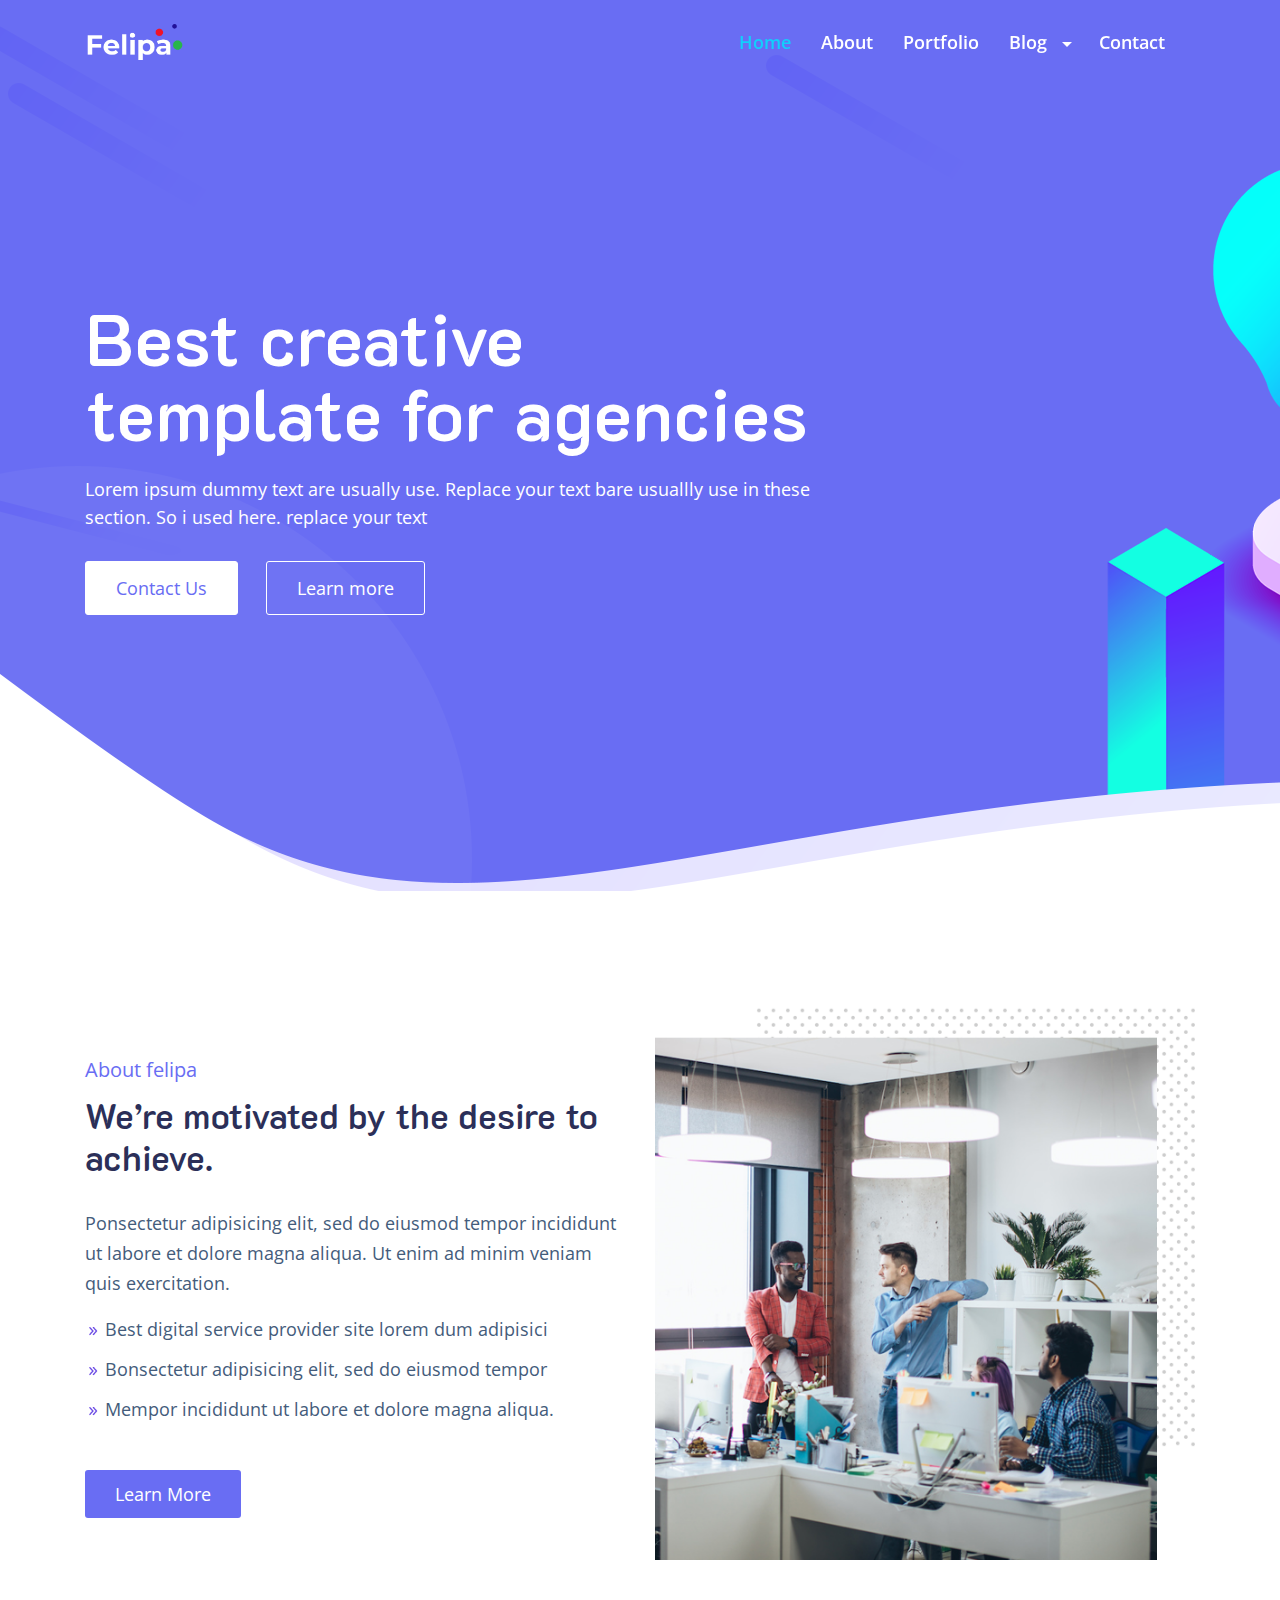
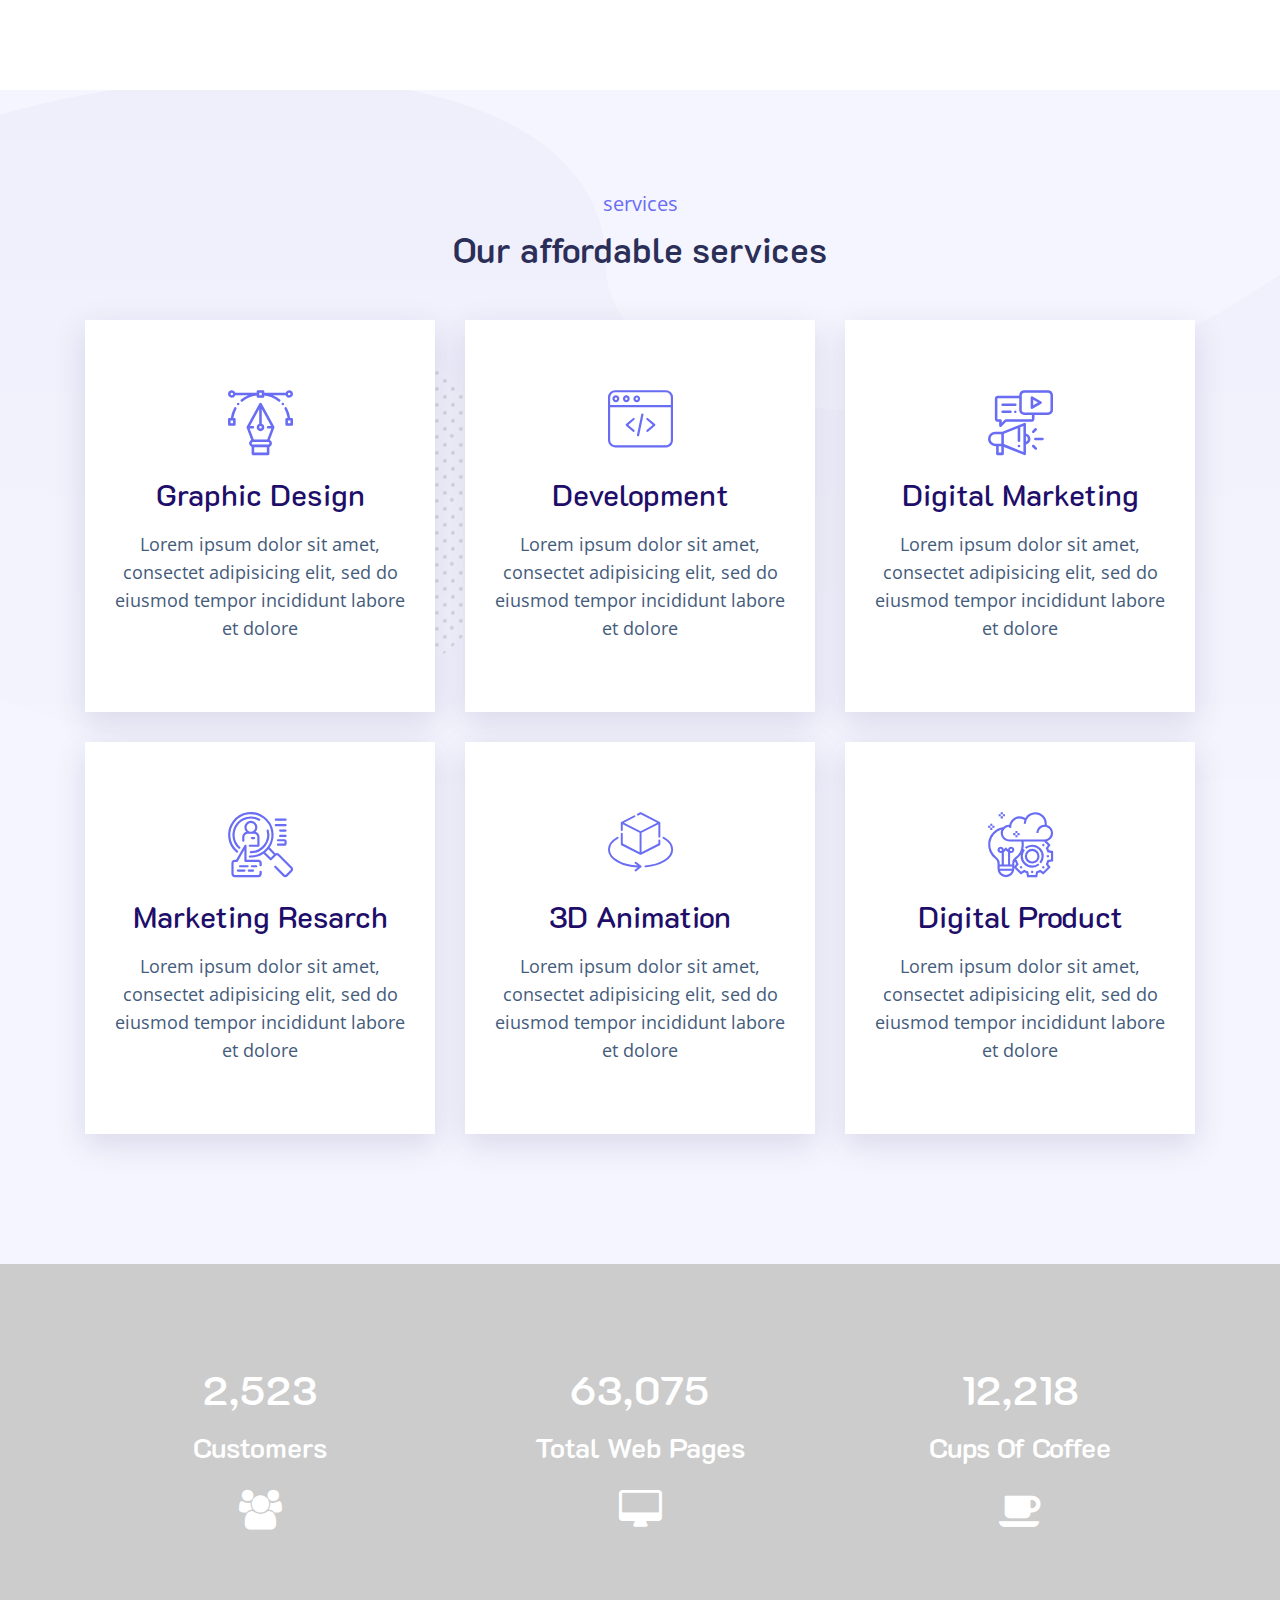
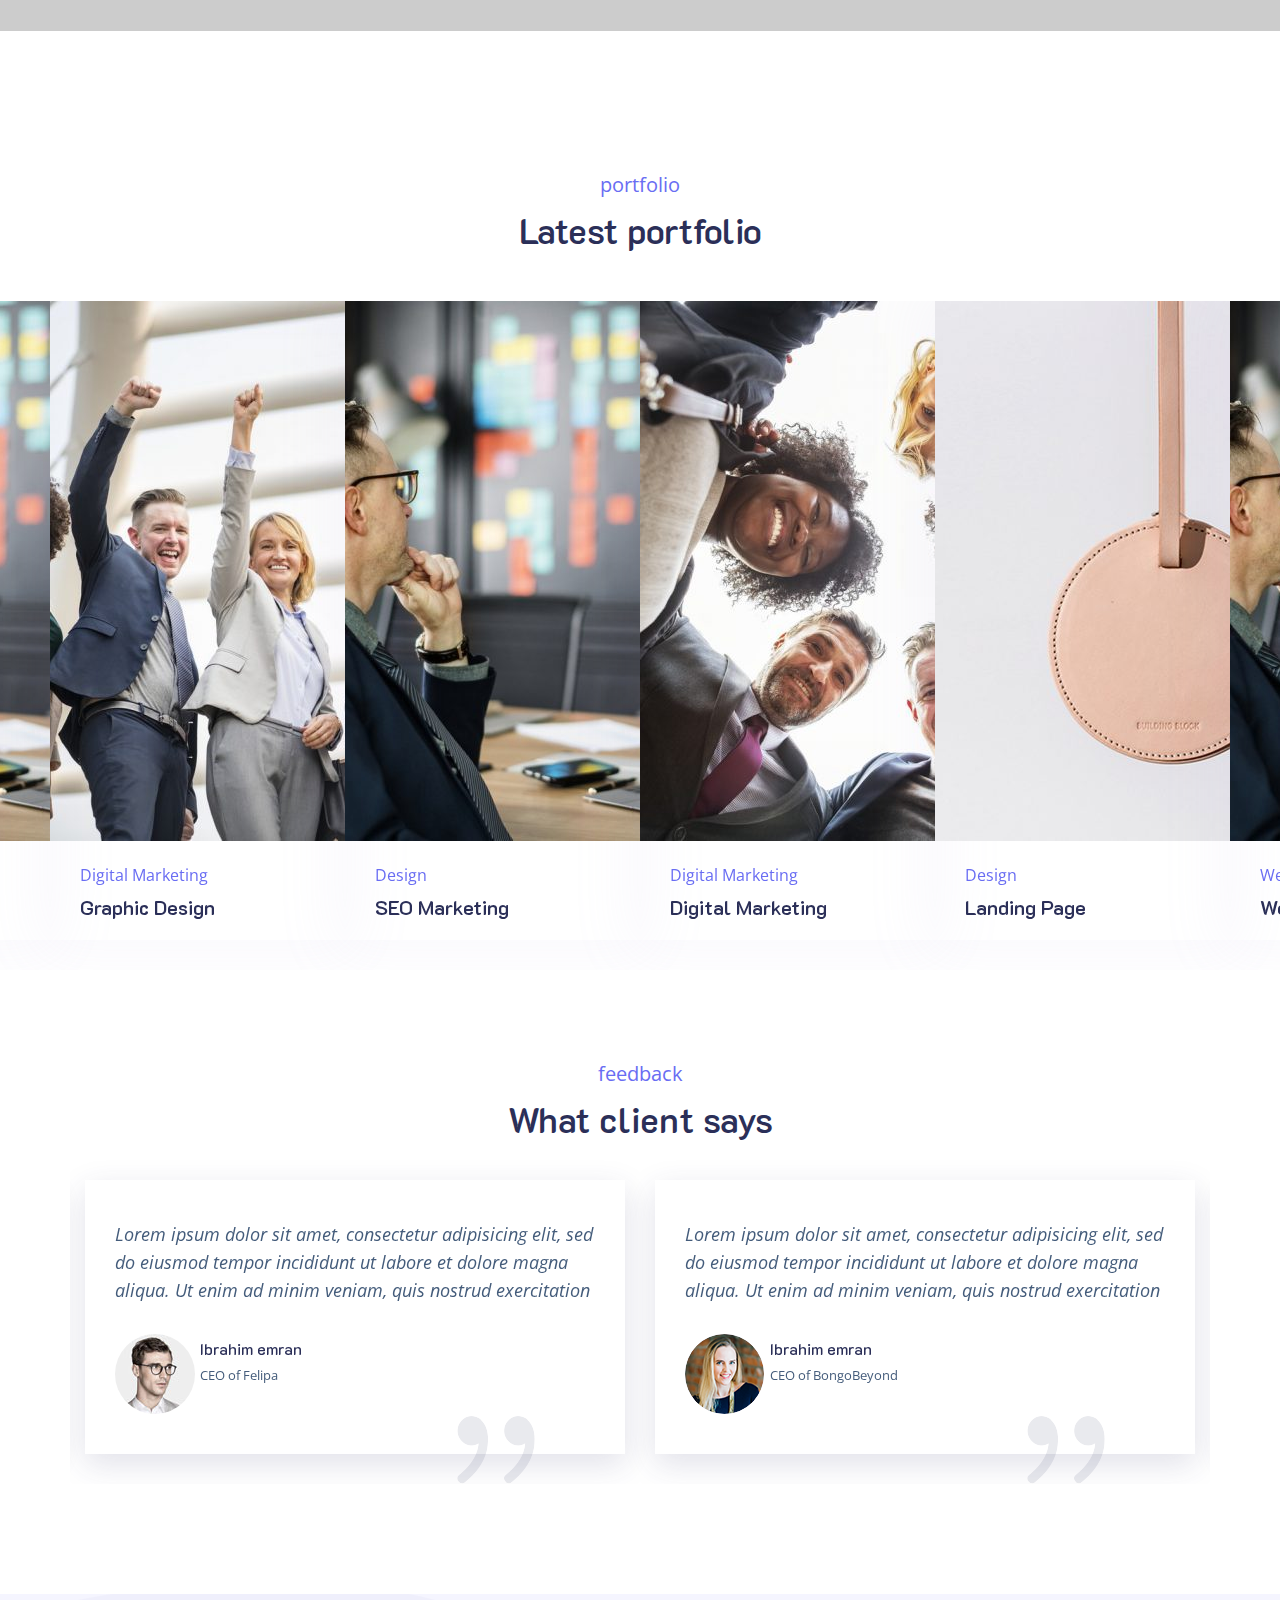
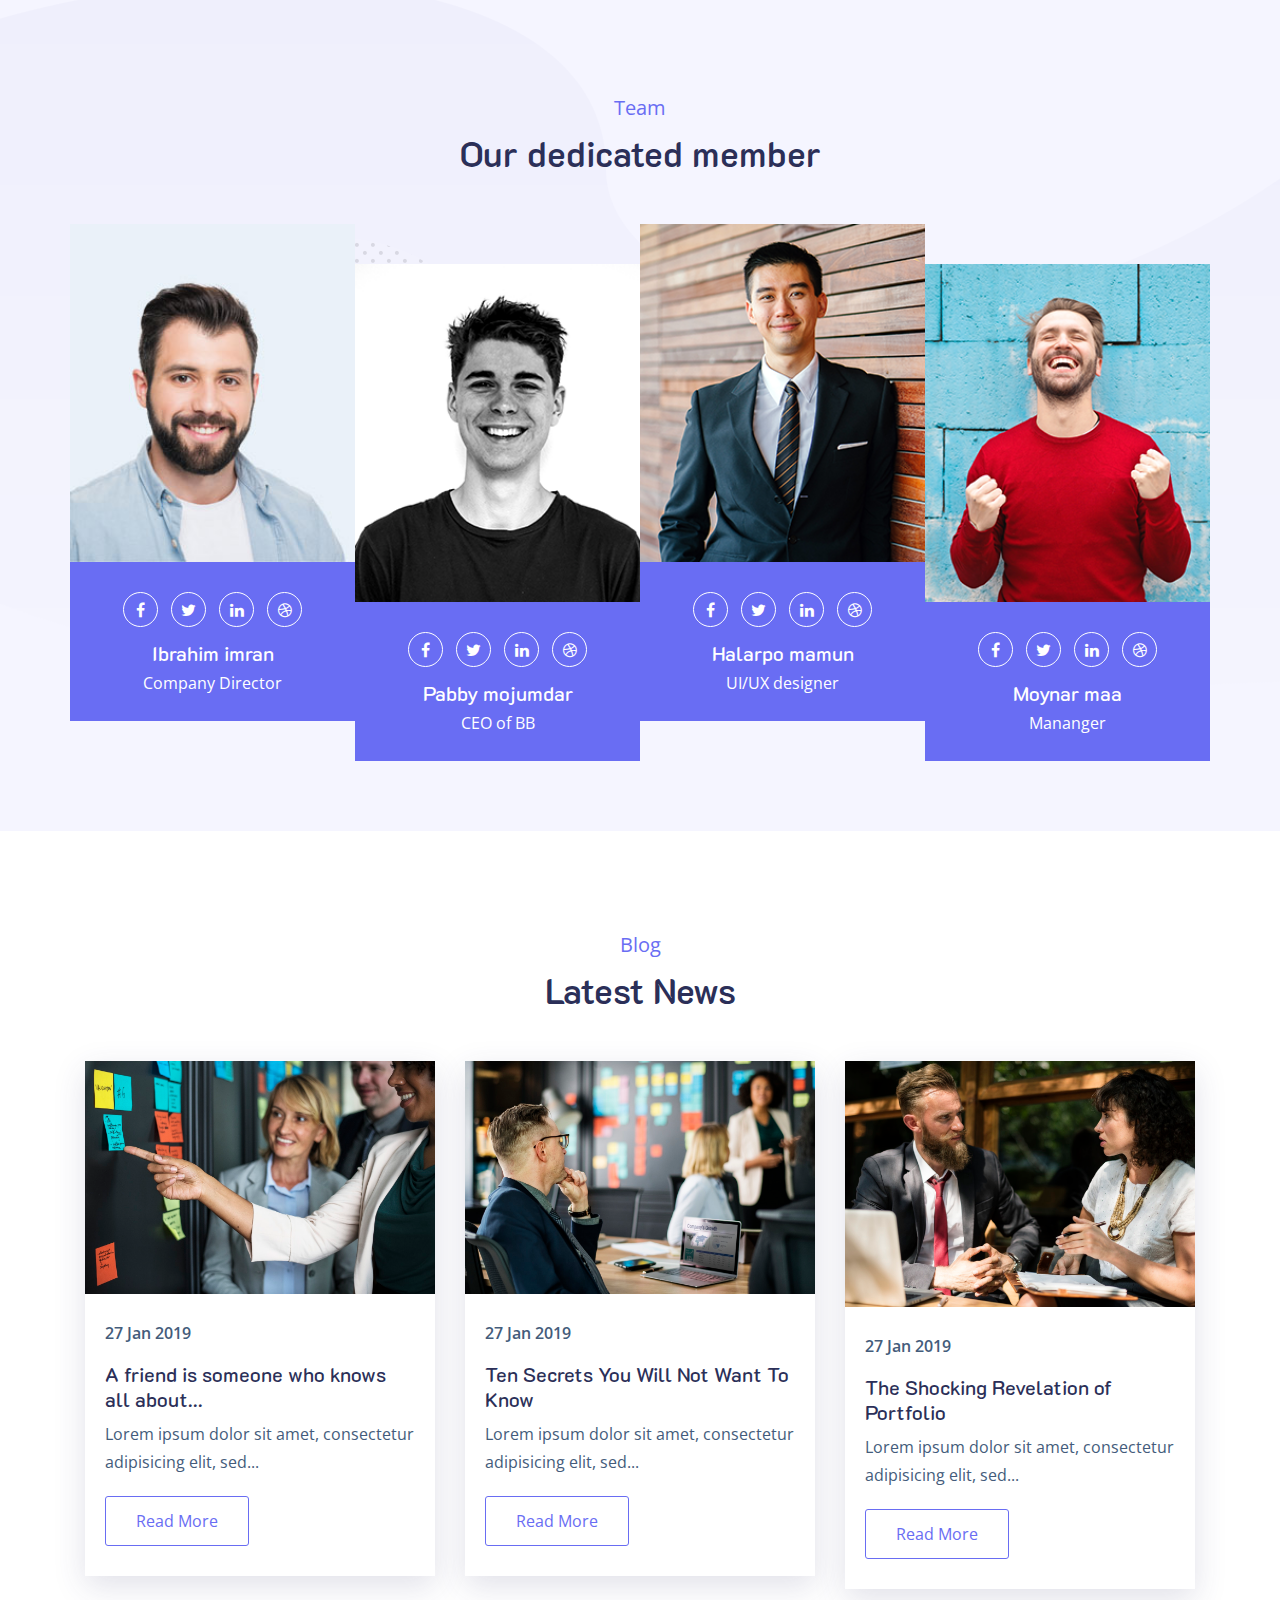
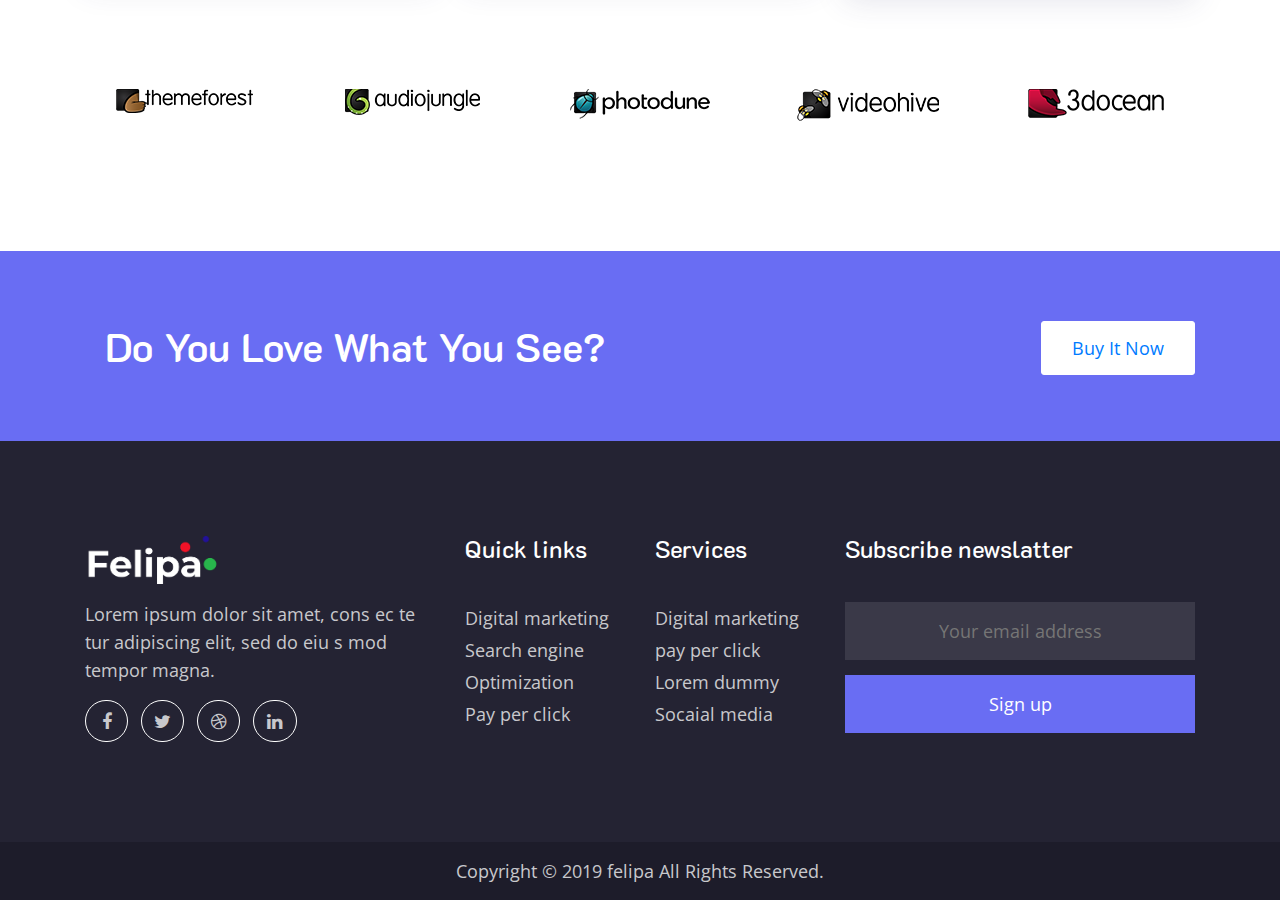
==== index.html @ 46c105ef "i just push the tamplate" ====
<!doctype html>
<html lang="zxx">


<!-- Mirrored from themebeyond.com/html/felipa/index.html by HTTrack Website Copier/3.x [XR&CO'2014], Wed, 31 May 2023 20:59:31 GMT -->
<head>
    <!-- Required meta tags -->
    <meta charset="utf-8">
    <meta name="viewport" content="width=device-width, initial-scale=1, shrink-to-fit=no">
    <!-- Bootstrap CSS -->
    <link rel="stylesheet" href="css/bootstrap.min.css">
    <link rel="stylesheet" href="css/slick.css">
    <link rel="stylesheet" href="css/slick-theme.css">
    <link rel="stylesheet" href="css/flaticon.css">
    <link rel="stylesheet" href="css/elegent-icon.css">
    <link rel="stylesheet" href="css/font-awesome.min.css">
    <link rel="stylesheet" href="css/magnific-popup.css">
    <link rel="stylesheet" href="css/color.css">
    <link rel="stylesheet" href="css/theme.css">
    <title>Felipa - Template</title>
</head>

<body>
    <!-- Preloading -->
    <div id="preloader">
        <div class="spinner">
            <div class="uil-ripple-css" style="transform:scale(0.29);">
                <div></div>
                <div></div>
            </div>
        </div>
    </div>
    <nav class="navbar navbar-expand-lg fixed-top">
        <div class="container">
            <a href="index.html" class="custom-logo-link">
                <img src="images/logo-white.png" alt="logo">
            </a>
            <a class="sticky-logo" rel="home" href="index.html">
                <img src="images/logo-color.png" alt="felipa">
            </a>
            <button class="navbar-toggler" type="button" data-toggle="collapse" data-target="#navbarNav" aria-controls="navbarNav" aria-expanded="false" aria-label="Toggle navigation">
                <span class="navbar-toggler-icon"></span>
            </button>
            <div class="collapse navbar-collapse" id="navbarNav">
                <ul class="navbar-nav ml-auto">
                    <li class="nav-item">
                        <a class="nav-link active" href="index.html">Home</a>
                    </li>
                    <li class="nav-item">
                        <a class="nav-link" href="about.html">About</a>
                    </li>
                    <li class="nav-item">
                        <a class="nav-link" href="portfolio.html">Portfolio</a>
                    </li>
                    <li class="nav-item dropdown">
                        <a class="nav-link dropdown-toggle" href="#" id="pageMenu" data-toggle="dropdown">
                            Blog
                        </a>
                        <div class="dropdown-menu" aria-labelledby="pageMenu">
                            <a class="dropdown-item" href="blog.html">Blog List</a>
                            <a class="dropdown-item" href="single.html">Single</a>
                        </div>
                    </li>
                    <li class="nav-item">
                        <a class="nav-link" href="contact.html">Contact</a>
                    </li>
                </ul>
            </div>
        </div>
    </nav>
    <section class="banner">
        <div class="container">
            <div class="row">
                <div class="col-lg-8 d-none d-xl-block">
                    <div class="banner-3-content">
                        <h1>Best creative template for agencies</h1>
                        <p>Lorem ipsum dummy text are usually use. Replace your text bare usuallly use in these section. So i used here. replace your text</p>
                        <div class="bnr-btn">
                            <ul class="list-inline">
                                <li class="list-inline-item"><a href="#">Contact Us</a></li>
                                <li class="list-inline-item"><a href="#">Learn more </a></li>
                            </ul>
                        </div>
                    </div>
                </div>
                <div class="col-lg-12 d-block d-lg-block d-sm-block d-xl-none">
                    <div class="banner-3-content">
                        <h1>Best creative theme for agencies</h1>
                        <p>Lorem ipsum dummy text are usually use. Replace your text bare usuallly use in these section. So i used here. replace your text</p>
                        <div class="bnr-btn">
                            <ul class="list-inline">
                                <li class="list-inline-item"><a href="#">Contact Us</a></li>
                                <li class="list-inline-item"><a href="#">Learn more </a></li>
                            </ul>
                        </div>
                    </div>
                </div>
            </div>
        </div>
    </section>
    <div class="space" style="height: 115px"></div>
	<section id="about_me">
		<div class="container">
			<div class="row">
				<div class="col-sm-12 d-block d-lg-none text-center">
					<img class="img-fluid" src="images/img-1.png" alt="">
					<div class="space" style="height: 50px"></div>
				</div>
				<div class="col-sm-12 col-lg-6">
					<div class="space d-none d-md-none d-xl-block d-sm-block" style="height: 50px"></div>
					<div class="section-title color" style="text-align: left">
						<span>About felipa</span>
						<h1>We’re motivated by the desire to achieve.</h1>
					</div>
					<div class="space" style="height: 20px"></div>
					<div class="elementor-text-editor">
						<p>Ponsectetur adipisicing elit, sed do eiusmod tempor incididunt ut labore et dolore magna aliqua. Ut enim ad minim veniam quis exercitation.</p>
						<ul>
							<li>Best digital service provider site lorem dum adipisici</li>
							<li>Bonsectetur adipisicing elit, sed do eiusmod tempor</li>
							<li>Mempor incididunt ut labore et dolore magna aliqua.</li>
						</ul>
					</div>
					<div class="space" style="height: 30px"></div>
					<div class="felipa-btn">
						<a href="#">Learn More</a>
					</div>
				</div>
				<div class="col-sm-12 col-lg-6 d-none d-xl-block d-lg-block">
					<img class="img-fluid" src="images/img-1.png" alt="">
				</div>
			</div>
		</div>
	</section>
    <div class="space" style="height: 130px"></div>
    <section class="services">
        <div class="container">
            <div class="row">
                <div class="col-sm-12">
                    <div class="section-title color" style="text-align: center">
                        <span>services</span>
                        <h1>Our affordable services</h1>
                    </div>
                </div>
                <div class="space" style="height: 130px"></div>
                <div class="col-sm-6 col-lg-4">
                    <div class="service-item">
                        <i class="flaticon-vector"></i>
                        <h5>Graphic Design</h5>
                        <p>Lorem ipsum dolor sit amet, consectet
                            adipisicing elit, sed do eiusmod tempor incididunt labore et dolore</p>
                    </div>
                </div>
                <div class="col-sm-6 col-lg-4">
                    <div class="service-item">
                        <i class="flaticon-web-programming"></i>
                        <h5>Development</h5>
                        <p>Lorem ipsum dolor sit amet, consectet
                            adipisicing elit, sed do eiusmod tempor incididunt labore et dolore</p>
                    </div>
                </div>
                <div class="col-sm-6 col-lg-4">
                    <div class="service-item">
                        <i class="flaticon-digital-marketing"></i>
                        <h5>Digital Marketing</h5>
                        <p>Lorem ipsum dolor sit amet, consectet
                            adipisicing elit, sed do eiusmod tempor incididunt labore et dolore</p>
                    </div>
                </div>
                <div class="col-sm-6 col-lg-4">
                    <div class="service-item">
                        <i class="flaticon-research"></i>
                        <h5>Marketing Resarch</h5>
                        <p>Lorem ipsum dolor sit amet, consectet
                            adipisicing elit, sed do eiusmod tempor incididunt labore et dolore</p>
                    </div>
                </div>
                <div class="col-sm-6 col-lg-4">
                    <div class="service-item">
                        <i class="flaticon-3d"></i>
                        <h5>3D Animation</h5>
                        <p>Lorem ipsum dolor sit amet, consectet
                            adipisicing elit, sed do eiusmod tempor incididunt labore et dolore</p>
                    </div>
                </div>
                <div class="col-sm-6 col-lg-4">
                    <div class="service-item">
                        <i class="flaticon-brainstorming"></i>
                        <h5>Digital Product</h5>
                        <p>Lorem ipsum dolor sit amet, consectet
                            adipisicing elit, sed do eiusmod tempor incididunt labore et dolore</p>
                    </div>
                </div>
            </div>
        </div>
    </section>
	
	<section class="home-counter">
        <div class="container">
			  <div class="row">
				<div class="col-md-4" >
				  <h1><span class="counter">2,523</span></h1>
				  <h3>Customers</h3>
				  <i class="fa fa-users"></i>
				</div> 
				<div class="col-md-4">
				  <h1><span class="counter">63,075</span></h1>
				  <h3>Total Web Pages</h3>
				  <i class="fa fa-desktop"></i>
				</div>
				<div class="col-md-4">
				  <h1><span class="counter">12,218</span></h1>
				  <h3>Cups Of Coffee</h3>
				  <i class="fa fa-coffee"></i>
				</div>
			  </div>
		</div>
    </section>
	
    <div class="space" style="height: 140px"></div>
    <section class="portfolio-sec">
        <div class="container-fluid">
            <div class="row">
                <div class="col-sm-12">
                    <div class="section-title color" style="text-align: center">
                        <span>portfolio</span>
                        <h1>Latest portfolio</h1>
                    </div>
                </div>
                <div class="space" style="height: 130px"></div>
                <div class="container-fluid" style="padding: 0; overflow: hidden;">
                    <div class="portfolio">
                        <div class="portfolio-item">
                            <img src="images/p-1.jpg" alt="images" /> <span>Digital Marketing</span>
                            <a href="#">
                                <h5>Digital Marketing</h5>
                            </a>
                        </div>
                        <div class="portfolio-item">
                            <img src="images/p-2.jpg" alt="images" /> <span>Design</span>
                            <a href="#">
                                <h5>Landing Page</h5>
                            </a>
                        </div>
                        <div class="portfolio-item">
                            <img src="images/p-3.jpg" alt="images" /> <span>Web Development</span>
                            <a href="#">
                                <h5>Web Development</h5>
                            </a>
                        </div>
                        <div class="portfolio-item">
                            <img src="images/p-4.jpg" alt="image" /> <span>Digital Marketing</span>
                            <a href="#">
                                <h5>Graphic Design</h5>
                            </a>
                        </div>
                        <div class="portfolio-item">
                            <img src="images/p-3.jpg" alt="image" /> <span>Design</span>
                            <a href="#">
                                <h5>SEO Marketing</h5>
                            </a>
                        </div>
                    </div>
                </div>
            </div>
        </div>
    </section>
    
    <section class="testimonial-sec">
        <div class="container">
            <div class="row">
                <div class="col-sm-12">
                    <div class="section-title color" style="text-align: center">
                       <span>feedback</span>
                       <h1>What client says</h1>
                    </div>
                </div>
                <div class="testimonials">
                    <div class="testimonial-item">
                        <img class="testi-quote" src="images/quote.png" alt="img">
                        <p>Lorem ipsum dolor sit amet, consectetur adipisicing elit, sed do eiusmod tempor incididunt ut labore et dolore magna aliqua. Ut enim ad minim veniam, quis nostrud exercitation</p>
                        <div class="row">
                            <div class="col-sm-2">
                                <img src="images/b.jpg" alt="Logo">
                            </div>
                            <div class="col-sm-5">
                                <h5>Ibrahim emran</h5>
                                <span>CEO of Felipa</span>
                            </div>
                        </div>
                    </div>
                    <div class="testimonial-item">
                        <img class="testi-quote" src="images/quote.png" alt="img">
                        <p>Lorem ipsum dolor sit amet, consectetur adipisicing elit, sed do eiusmod tempor incididunt ut labore et dolore magna aliqua. Ut enim ad minim veniam, quis nostrud exercitation</p>
                        <div class="row">
                            <div class="col-sm-2">
                                <img src="images/c.png" alt="Logo">
                            </div>
                            <div class="col-sm-5">
                                <h5>Ibrahim emran</h5>
                                <span>CEO of BongoBeyond</span>
                            </div>
                        </div>
                    </div>
                    <div class="testimonial-item">
                        <img class="testi-quote" src="images/quote.png" alt="img">
                        <p>Lorem ipsum dolor sit amet, consectetur adipisicing elit, sed do eiusmod tempor incididunt ut labore et dolore magna aliqua. Ut enim ad minim veniam, quis nostrud exercitation</p>
                        <div class="row">
                            <div class="col-sm-2">
                                <img src="images/a.jpg" alt="Logo">
                            </div>
                            <div class="col-sm-5">
                                <h5>Ibrahim emran</h5>
                                <span>CEO of Felipa</span>
                            </div>
                        </div>
                    </div>
                </div>
            </div>
        </div>
    </section>
	
    <section class="team-sec">
        <div class="container">
            <div class="row">
                <div class="col-sm-12">
                    <div class="section-title color" style="text-align: center">
                        <span>Team</span>
                        <h1>Our dedicated member</h1>
                    </div>
                </div>
                <div class="space" style="height: 130px"></div>
                <div class="col-sm-6 col-lg-3">
                    <div class="team animate-bottom">
                        <img src="images/3.jpg" alt="img">
                        <div class="team-content">
                            <ul class="list-inline">
                                <li class="list-inline-item"><a href="#"><i class="fa-fw fa fa-facebook"></i></a></li>
                                <li class="list-inline-item"><a href="#"><i class="fa-fw fa fa-twitter"></i></a></li>
                                <li class="list-inline-item"><a href="#"><i class="fa-fw fa fa-linkedin"></i></a></li>
                                <li class="list-inline-item"><a href="#"><i class="fa-fw fa fa-dribbble"></i></a></li>
                            </ul>
                        </div>
                        <h5>Ibrahim imran</h5>
                        <span>Company Director</span>
                    </div>
                </div>
                <div class="col-sm-6 col-lg-3">
                    <div class="space" style="height: 40px"></div>
                    <div class="team animate-top">
                        <img src="images/team1.png" alt="img">
                        <div class="team-content">
                            <ul class="list-inline">
                                <li class="list-inline-item"><a href="#"><i class="fa-fw fa fa-facebook"></i></a></li>
                                <li class="list-inline-item"><a href="#"><i class="fa-fw fa fa-twitter"></i></a></li>
                                <li class="list-inline-item"><a href="#"><i class="fa-fw fa fa-linkedin"></i></a></li>
                                <li class="list-inline-item"><a href="#"><i class="fa-fw fa fa-dribbble"></i></a></li>
                            </ul>
                        </div>
                        <h5>Pabby mojumdar</h5>
                        <span>CEO of BB</span>
                    </div>
                </div>
                <div class="col-sm-6 col-lg-3">
                    <div class="team animate-bottom">
                        <img src="images/team2.png" alt="img">
                        <div class="team-content">
                            <ul class="list-inline">
                                <li class="list-inline-item"><a href="#"><i class="fa-fw fa fa-facebook"></i></a></li>
                                <li class="list-inline-item"><a href="#"><i class="fa-fw fa fa-twitter"></i></a></li>
                                <li class="list-inline-item"><a href="#"><i class="fa-fw fa fa-linkedin"></i></a></li>
                                <li class="list-inline-item"><a href="#"><i class="fa-fw fa fa-dribbble"></i></a></li>
                            </ul>
                        </div>
                        <h5>Halarpo mamun</h5>
                        <span>UI/UX designer</span>
                    </div>
                </div>
                <div class="col-sm-6 col-lg-3">
                    <div class="space" style="height: 40px"></div>
                    <div class="team animate-top">
                        <img src="images/team3.png" alt="img">
                        <div class="team-content">
                            <ul class="list-inline">
                                <li class="list-inline-item"><a href="#"><i class="fa-fw fa fa-facebook"></i></a></li>
                                <li class="list-inline-item"><a href="#"><i class="fa-fw fa fa-twitter"></i></a></li>
                                <li class="list-inline-item"><a href="#"><i class="fa-fw fa fa-linkedin"></i></a></li>
                                <li class="list-inline-item"><a href="#"><i class="fa-fw fa fa-dribbble"></i></a></li>
                            </ul>
                        </div>
                        <h5>Moynar maa</h5>
                        <span>Mananger</span>
                    </div>
                </div>
            </div>
        </div>
    </section> 
	

    <section class="blog-sec">
        <div class="container">
            <div class="row justify-content-center">
                <div class="col-sm-12">
                    <div class="section-title color" style="text-align: center">
                        <span>Blog</span>
                        <h1>Latest News</h1>
                    </div>
                </div>
                <div class="space" style="height: 130px"></div>
                <div class="col-sm-6 col-lg-4">
                    <div class="blog-item">
                        <div class="blog-item-img">
                            <img class="img-fluid" src="images/h-n-1.jpg" alt="A friend is someone who knows all about you and still loves you.">
                        </div>
                        <div class="blog-item-content">
                            <p class="front-date">27 Jan 2019</p>
                            <a href="single.html">
                                <h5>A friend is someone who knows all about...</h5>
                            </a>
                            <p>Lorem ipsum dolor sit amet, consectetur adipisicing elit, sed...</p>
                            <a class="blog-btn" href="single.html">Read More</a>
                        </div>
                    </div>
                </div>
                <div class="col-sm-6 col-lg-4">
                    <div class="blog-item">
                        <div class="blog-item-img">
                            <img class="img-fluid" src="images/h-n-2.jpg" alt="A friend is someone who knows all about you and still loves you.">
                        </div>
                        <div class="blog-item-content">
                            <p class="front-date">27 Jan 2019</p>
                            <a href="single.html">
                                <h5>Ten Secrets You Will Not Want To Know</h5>
                            </a>
                            <p>Lorem ipsum dolor sit amet, consectetur adipisicing elit, sed...</p>
                            <a class="blog-btn" href="single.html">Read More</a>
                        </div>
                    </div>
                </div>
                <div class="col-sm-6 col-lg-4">
                    <div class="blog-item">
                        <div class="blog-item-img">
                            <img class="img-fluid" src="images/h-n-3.jpg" alt="A friend is someone who knows all about you and still loves you.">
                        </div>
                        <div class="blog-item-content">
                            <p class="front-date">27 Jan 2019</p>
                            <a href="single.html">
                                <h5>The Shocking Revelation of Portfolio</h5>
                            </a>
                            <p>Lorem ipsum dolor sit amet, consectetur adipisicing elit, sed...</p>
                            <a class="blog-btn" href="single.html">Read More</a>
                        </div>
                    </div>
                </div>
            </div>
        </div>
    </section>
    <div class="container">
        <div class="row text-center">
            <div class="col">
                <img class="client" src="images/client-1.png" alt="img">
            </div>
            <div class="col">
                <img class="client" src="images/client-2.png" alt="img">
            </div>
            <div class="col">
                <img class="client" src="images/client-3.png" alt="img">
            </div>
            <div class="col">
                <img class="client" src="images/client-4.png" alt="img">
            </div>
            <div class="col">
                <img class="client" src="images/client-5.png" alt="img">
            </div>
        </div>
    </div>

    <div class="space" style="height: 100px"></div>

    <section class="gradient-bg">
        <div class="space" style="height: 53px"></div>
        <div class="container">
              <div class="row">
                <div class="col-md-6" >
                    <h2>Do You Love What You See?</h2>
                </div> 
                    <div class="col-md-6 cta-btn">
                         <div class="bnr-btn">
                            <ul class="list-inline">
                                <li class="list-inline-item"><a href="#">Buy It Now</a></li>
                            </ul>
                        </div>
                    </div>
              </div>
        </div>
        <div class="space" style="height: 40px"></div>
    </section>

    <footer>
        <div class="site-footer">
            <div class="container">
                <div class="row">
                    <div id="text-8" class="col-sm-6 col-xl-4 footer-widget">
                        <div class="textwidget">
                            <p><img class="img-fluid" width="135" height="auto" src="images/logo-white.png" alt="img"></p>
                            <p>Lorem ipsum dolor sit amet, cons ec te tur adipiscing elit, sed do eiu s mod tempor magna.</p>
                            <div class="footer-social">
                                <ul class="list-inline">
                                    <li class="list-inline-item"><a href="#"><i class="fa-fw fa fa-facebook"></i></a></li>
                                    <li class="list-inline-item"><a href="#"><i class="fa-fw fa fa-twitter"></i></a></li>
                                    <li class="list-inline-item"><a href="#"><i class="fa-fw fa fa-dribbble"></i></a></li>
                                    <li class="list-inline-item"><a href="#"><i class="fa-fw fa fa-linkedin"></i></a></li>
                                </ul>
                            </div>
                        </div>
                    </div>
                    <div id="nav_menu-4" class="col-sm-6 col-xl-2 footer-widget">
                        <h3 class="widget-title">Quick links</h3>
                        <div class="menu-usefull-link-container">
                            <ul id="menu-usefull-link" class="menu">
                                <li class="menu-item"><a href="#">Digital marketing</a></li>
                                <li class="menu-item"><a href="#">Search engine</a></li>
                                <li class="menu-item"><a href="#">Optimization</a></li>
                                <li class="menu-item"><a href="#">Pay per click</a></li>
                            </ul>
                        </div>
                    </div>
                    <div id="nav_menu-5" class="col-sm-6 col-xl-2 footer-widget">
                        <h3 class="widget-title">Services</h3>
                        <div class="menu-service-container">
                            <ul id="menu-service" class="menu">
                                <li class="menu-item"><a href="#">Digital marketing</a></li>
                                <li class="menu-item"><a href="#">pay per click</a></li>
                                <li class="menu-item"><a href="#">Lorem dummy</a></li>
                                <li class="menu-item"><a href="#">Socaial media</a></li>
                            </ul>
                        </div>
                    </div>
                    <div class="col-sm-6 col-xl-4 footer-widget">
                        <h3 class="widget-title">Subscribe newslatter</h3>
                        <form class="mc4wp-form">
                            <div class="mc4wp-form-fields">
                                <input type="email" name="EMAIL" placeholder="Your email address">
                                <input type="submit" value="Sign up">
                            </div>
                        </form>
                    </div>
                </div>
            </div>
        </div>
        <div class="footer-copyright">
            <p>
                Copyright © 2019 felipa All Rights Reserved. </p>
        </div>
    </footer>
    <div id="backtotop"><i class="arrow_up"></i></div>
    <script src="js/jquery.min.js"></script>
    <script src="js/jquery-migrate-3.0.0.min.js"></script>
    <script src="js/circliful.min.js"></script>
    <script src="js/bootstrap.min.js"></script>
    <script src="js/isotope.js"></script>
    <script src="js/slick.min.js"></script>
    <script src="js/wow.min.js"></script>
    <script src="js/waypoints.min.js"></script>
    <script src="js/counterup.min.js"></script>
    <script src="js/jquery.magnific-popup.min.js"></script>
    <script src="js/main.js"></script>
</body>


<!-- Mirrored from themebeyond.com/html/felipa/index.html by HTTrack Website Copier/3.x [XR&CO'2014], Wed, 31 May 2023 20:59:46 GMT -->
</html>
---- css/flaticon.css ----
/*
Flaticon icon font: Flaticon
Creation date: 02/03/2019 11:14
*/

@font-face {
  font-family: "Flaticon";
  src: url("Flaticon.eot");
  src: url("Flaticond41d.eot?#iefix") format("embedded-opentype"),
       url("Flaticon.woff2") format("woff2"),
       url("Flaticon.woff") format("woff"),
       url("Flaticon.ttf") format("truetype"),
       url("Flaticon.svg#Flaticon") format("svg");
  font-weight: normal;
  font-style: normal;
}

@media screen and (-webkit-min-device-pixel-ratio:0) {
  @font-face {
    font-family: "Flaticon";
    src: url("Flaticon.svg#Flaticon") format("svg");
  }
}

[class^="flaticon-"]:before, [class*=" flaticon-"]:before,
[class^="flaticon-"]:after, [class*=" flaticon-"]:after {   
  font-family: Flaticon;
  font-style: normal;
}


.flaticon-vector:before { content: "\f100"; }
.flaticon-web-programming:before { content: "\f101"; }
.flaticon-digital-marketing:before { content: "\f102"; }
.flaticon-3d:before { content: "\f103"; }
.flaticon-brainstorming:before { content: "\f104"; }
.flaticon-research:before { content: "\f105"; }
.flaticon-call:before { content: "\f106"; }
.flaticon-mail-send:before { content: "\f107"; }
.flaticon-internet:before { content: "\f108"; }
---- css/elegent-icon.css ----
@font-face {
	font-family: 'ElegantIcons';
	src:url('fonts/ElegantIcons.eot');
	src:url('fonts/ElegantIconsd41d.eot?#iefix') format('embedded-opentype'),
		url('fonts/ElegantIcons.woff') format('woff'),
		url('fonts/ElegantIcons.ttf') format('truetype'),
		url('fonts/ElegantIcons.svg#ElegantIcons') format('svg');
	font-weight: normal;
	font-style: normal;
}

/* Use the following CSS code if you want to use data attributes for inserting your icons */
[data-icon]:before {
	font-family: 'ElegantIcons';
	content: attr(data-icon);
	speak: none;
	font-weight: normal;
	font-variant: normal;
	text-transform: none;
	line-height: 1;
	-webkit-font-smoothing: antialiased;
	-moz-osx-font-smoothing: grayscale;
}

/* Use the following CSS code if you want to have a class per icon */
/*
Instead of a list of all class selectors,
you can use the generic selector below, but it's slower:
[class*="your-class-prefix"] {
*/
.arrow_up, .arrow_down, .arrow_left, .arrow_right, .arrow_left-up, .arrow_right-up, .arrow_right-down, .arrow_left-down, .arrow-up-down, .arrow_up-down_alt, .arrow_left-right_alt, .arrow_left-right, .arrow_expand_alt2, .arrow_expand_alt, .arrow_condense, .arrow_expand, .arrow_move, .arrow_carrot-up, .arrow_carrot-down, .arrow_carrot-left, .arrow_carrot-right, .arrow_carrot-2up, .arrow_carrot-2down, .arrow_carrot-2left, .arrow_carrot-2right, .arrow_carrot-up_alt2, .arrow_carrot-down_alt2, .arrow_carrot-left_alt2, .arrow_carrot-right_alt2, .arrow_carrot-2up_alt2, .arrow_carrot-2down_alt2, .arrow_carrot-2left_alt2, .arrow_carrot-2right_alt2, .arrow_triangle-up, .arrow_triangle-down, .arrow_triangle-left, .arrow_triangle-right, .arrow_triangle-up_alt2, .arrow_triangle-down_alt2, .arrow_triangle-left_alt2, .arrow_triangle-right_alt2, .arrow_back, .icon_minus-06, .icon_plus, .icon_close, .icon_check, .icon_minus_alt2, .icon_plus_alt2, .icon_close_alt2, .icon_check_alt2, .icon_zoom-out_alt, .icon_zoom-in_alt, .icon_search, .icon_box-empty, .icon_box-selected, .icon_minus-box, .icon_plus-box, .icon_box-checked, .icon_circle-empty, .icon_circle-slelected, .icon_stop_alt2, .icon_stop, .icon_pause_alt2, .icon_pause, .icon_menu, .icon_menu-square_alt2, .icon_menu-circle_alt2, .icon_ul, .icon_ol, .icon_adjust-horiz, .icon_adjust-vert, .icon_document_alt, .icon_documents_alt, .icon_pencil, .icon_pencil-edit_alt, .icon_pencil-edit, .icon_folder-alt, .icon_folder-open_alt, .icon_folder-add_alt, .icon_info_alt, .icon_error-oct_alt, .icon_error-circle_alt, .icon_error-triangle_alt, .icon_question_alt2, .icon_question, .icon_comment_alt, .icon_chat_alt, .icon_vol-mute_alt, .icon_volume-low_alt, .icon_volume-high_alt, .icon_quotations, .icon_quotations_alt2, .icon_clock_alt, .icon_lock_alt, .icon_lock-open_alt, .icon_key_alt, .icon_cloud_alt, .icon_cloud-upload_alt, .icon_cloud-download_alt, .icon_image, .icon_images, .icon_lightbulb_alt, .icon_gift_alt, .icon_house_alt, .icon_genius, .icon_mobile, .icon_tablet, .icon_laptop, .icon_desktop, .icon_camera_alt, .icon_mail_alt, .icon_cone_alt, .icon_ribbon_alt, .icon_bag_alt, .icon_creditcard, .icon_cart_alt, .icon_paperclip, .icon_tag_alt, .icon_tags_alt, .icon_trash_alt, .icon_cursor_alt, .icon_mic_alt, .icon_compass_alt, .icon_pin_alt, .icon_pushpin_alt, .icon_map_alt, .icon_drawer_alt, .icon_toolbox_alt, .icon_book_alt, .icon_calendar, .icon_film, .icon_table, .icon_contacts_alt, .icon_headphones, .icon_lifesaver, .icon_piechart, .icon_refresh, .icon_link_alt, .icon_link, .icon_loading, .icon_blocked, .icon_archive_alt, .icon_heart_alt, .icon_star_alt, .icon_star-half_alt, .icon_star, .icon_star-half, .icon_tools, .icon_tool, .icon_cog, .icon_cogs, .arrow_up_alt, .arrow_down_alt, .arrow_left_alt, .arrow_right_alt, .arrow_left-up_alt, .arrow_right-up_alt, .arrow_right-down_alt, .arrow_left-down_alt, .arrow_condense_alt, .arrow_expand_alt3, .arrow_carrot_up_alt, .arrow_carrot-down_alt, .arrow_carrot-left_alt, .arrow_carrot-right_alt, .arrow_carrot-2up_alt, .arrow_carrot-2dwnn_alt, .arrow_carrot-2left_alt, .arrow_carrot-2right_alt, .arrow_triangle-up_alt, .arrow_triangle-down_alt, .arrow_triangle-left_alt, .arrow_triangle-right_alt, .icon_minus_alt, .icon_plus_alt, .icon_close_alt, .icon_check_alt, .icon_zoom-out, .icon_zoom-in, .icon_stop_alt, .icon_menu-square_alt, .icon_menu-circle_alt, .icon_document, .icon_documents, .icon_pencil_alt, .icon_folder, .icon_folder-open, .icon_folder-add, .icon_folder_upload, .icon_folder_download, .icon_info, .icon_error-circle, .icon_error-oct, .icon_error-triangle, .icon_question_alt, .icon_comment, .icon_chat, .icon_vol-mute, .icon_volume-low, .icon_volume-high, .icon_quotations_alt, .icon_clock, .icon_lock, .icon_lock-open, .icon_key, .icon_cloud, .icon_cloud-upload, .icon_cloud-download, .icon_lightbulb, .icon_gift, .icon_house, .icon_camera, .icon_mail, .icon_cone, .icon_ribbon, .icon_bag, .icon_cart, .icon_tag, .icon_tags, .icon_trash, .icon_cursor, .icon_mic, .icon_compass, .icon_pin, .icon_pushpin, .icon_map, .icon_drawer, .icon_toolbox, .icon_book, .icon_contacts, .icon_archive, .icon_heart, .icon_profile, .icon_group, .icon_grid-2x2, .icon_grid-3x3, .icon_music, .icon_pause_alt, .icon_phone, .icon_upload, .icon_download, .social_facebook, .social_twitter, .social_pinterest, .social_googleplus, .social_tumblr, .social_tumbleupon, .social_wordpress, .social_instagram, .social_dribbble, .social_vimeo, .social_linkedin, .social_rss, .social_deviantart, .social_share, .social_myspace, .social_skype, .social_youtube, .social_picassa, .social_googledrive, .social_flickr, .social_blogger, .social_spotify, .social_delicious, .social_facebook_circle, .social_twitter_circle, .social_pinterest_circle, .social_googleplus_circle, .social_tumblr_circle, .social_stumbleupon_circle, .social_wordpress_circle, .social_instagram_circle, .social_dribbble_circle, .social_vimeo_circle, .social_linkedin_circle, .social_rss_circle, .social_deviantart_circle, .social_share_circle, .social_myspace_circle, .social_skype_circle, .social_youtube_circle, .social_picassa_circle, .social_googledrive_alt2, .social_flickr_circle, .social_blogger_circle, .social_spotify_circle, .social_delicious_circle, .social_facebook_square, .social_twitter_square, .social_pinterest_square, .social_googleplus_square, .social_tumblr_square, .social_stumbleupon_square, .social_wordpress_square, .social_instagram_square, .social_dribbble_square, .social_vimeo_square, .social_linkedin_square, .social_rss_square, .social_deviantart_square, .social_share_square, .social_myspace_square, .social_skype_square, .social_youtube_square, .social_picassa_square, .social_googledrive_square, .social_flickr_square, .social_blogger_square, .social_spotify_square, .social_delicious_square, .icon_printer, .icon_calulator, .icon_building, .icon_floppy, .icon_drive, .icon_search-2, .icon_id, .icon_id-2, .icon_puzzle, .icon_like, .icon_dislike, .icon_mug, .icon_currency, .icon_wallet, .icon_pens, .icon_easel, .icon_flowchart, .icon_datareport, .icon_briefcase, .icon_shield, .icon_percent, .icon_globe, .icon_globe-2, .icon_target, .icon_hourglass, .icon_balance, .icon_rook, .icon_printer-alt, .icon_calculator_alt, .icon_building_alt, .icon_floppy_alt, .icon_drive_alt, .icon_search_alt, .icon_id_alt, .icon_id-2_alt, .icon_puzzle_alt, .icon_like_alt, .icon_dislike_alt, .icon_mug_alt, .icon_currency_alt, .icon_wallet_alt, .icon_pens_alt, .icon_easel_alt, .icon_flowchart_alt, .icon_datareport_alt, .icon_briefcase_alt, .icon_shield_alt, .icon_percent_alt, .icon_globe_alt, .icon_clipboard {
	font-family: 'ElegantIcons';
	speak: none;
	font-style: normal;
	font-weight: normal;
	font-variant: normal;
	text-transform: none;
	line-height: 1;
	-webkit-font-smoothing: antialiased;
}
.arrow_up:before {
	content: "\21";
}
.arrow_down:before {
	content: "\22";
}
.arrow_left:before {
	content: "\23";
}
.arrow_right:before {
	content: "\24";
}
.arrow_left-up:before {
	content: "\25";
}
.arrow_right-up:before {
	content: "\26";
}
.arrow_right-down:before {
	content: "\27";
}
.arrow_left-down:before {
	content: "\28";
}
.arrow-up-down:before {
	content: "\29";
}
.arrow_up-down_alt:before {
	content: "\2a";
}
.arrow_left-right_alt:before {
	content: "\2b";
}
.arrow_left-right:before {
	content: "\2c";
}
.arrow_expand_alt2:before {
	content: "\2d";
}
.arrow_expand_alt:before {
	content: "\2e";
}
.arrow_condense:before {
	content: "\2f";
}
.arrow_expand:before {
	content: "\30";
}
.arrow_move:before {
	content: "\31";
}
.arrow_carrot-up:before {
	content: "\32";
}
.arrow_carrot-down:before {
	content: "\33";
}
.arrow_carrot-left:before {
	content: "\34";
}
.arrow_carrot-right:before {
	content: "\35";
}
.arrow_carrot-2up:before {
	content: "\36";
}
.arrow_carrot-2down:before {
	content: "\37";
}
.arrow_carrot-2left:before {
	content: "\38";
}
.arrow_carrot-2right:before {
	content: "\39";
}
.arrow_carrot-up_alt2:before {
	content: "\3a";
}
.arrow_carrot-down_alt2:before {
	content: "\3b";
}
.arrow_carrot-left_alt2:before {
	content: "\3c";
}
.arrow_carrot-right_alt2:before {
	content: "\3d";
}
.arrow_carrot-2up_alt2:before {
	content: "\3e";
}
.arrow_carrot-2down_alt2:before {
	content: "\3f";
}
.arrow_carrot-2left_alt2:before {
	content: "\40";
}
.arrow_carrot-2right_alt2:before {
	content: "\41";
}
.arrow_triangle-up:before {
	content: "\42";
}
.arrow_triangle-down:before {
	content: "\43";
}
.arrow_triangle-left:before {
	content: "\44";
}
.arrow_triangle-right:before {
	content: "\45";
}
.arrow_triangle-up_alt2:before {
	content: "\46";
}
.arrow_triangle-down_alt2:before {
	content: "\47";
}
.arrow_triangle-left_alt2:before {
	content: "\48";
}
.arrow_triangle-right_alt2:before {
	content: "\49";
}
.arrow_back:before {
	content: "\4a";
}
.icon_minus-06:before {
	content: "\4b";
}
.icon_plus:before {
	content: "\4c";
}
.icon_close:before {
	content: "\4d";
}
.icon_check:before {
	content: "\4e";
}
.icon_minus_alt2:before {
	content: "\4f";
}
.icon_plus_alt2:before {
	content: "\50";
}
.icon_close_alt2:before {
	content: "\51";
}
.icon_check_alt2:before {
	content: "\52";
}
.icon_zoom-out_alt:before {
	content: "\53";
}
.icon_zoom-in_alt:before {
	content: "\54";
}
.icon_search:before {
	content: "\55";
}
.icon_box-empty:before {
	content: "\56";
}
.icon_box-selected:before {
	content: "\57";
}
.icon_minus-box:before {
	content: "\58";
}
.icon_plus-box:before {
	content: "\59";
}
.icon_box-checked:before {
	content: "\5a";
}
.icon_circle-empty:before {
	content: "\5b";
}
.icon_circle-slelected:before {
	content: "\5c";
}
.icon_stop_alt2:before {
	content: "\5d";
}
.icon_stop:before {
	content: "\5e";
}
.icon_pause_alt2:before {
	content: "\5f";
}
.icon_pause:before {
	content: "\60";
}
.icon_menu:before {
	content: "\61";
}
.icon_menu-square_alt2:before {
	content: "\62";
}
.icon_menu-circle_alt2:before {
	content: "\63";
}
.icon_ul:before {
	content: "\64";
}
.icon_ol:before {
	content: "\65";
}
.icon_adjust-horiz:before {
	content: "\66";
}
.icon_adjust-vert:before {
	content: "\67";
}
.icon_document_alt:before {
	content: "\68";
}
.icon_documents_alt:before {
	content: "\69";
}
.icon_pencil:before {
	content: "\6a";
}
.icon_pencil-edit_alt:before {
	content: "\6b";
}
.icon_pencil-edit:before {
	content: "\6c";
}
.icon_folder-alt:before {
	content: "\6d";
}
.icon_folder-open_alt:before {
	content: "\6e";
}
.icon_folder-add_alt:before {
	content: "\6f";
}
.icon_info_alt:before {
	content: "\70";
}
.icon_error-oct_alt:before {
	content: "\71";
}
.icon_error-circle_alt:before {
	content: "\72";
}
.icon_error-triangle_alt:before {
	content: "\73";
}
.icon_question_alt2:before {
	content: "\74";
}
.icon_question:before {
	content: "\75";
}
.icon_comment_alt:before {
	content: "\76";
}
.icon_chat_alt:before {
	content: "\77";
}
.icon_vol-mute_alt:before {
	content: "\78";
}
.icon_volume-low_alt:before {
	content: "\79";
}
.icon_volume-high_alt:before {
	content: "\7a";
}
.icon_quotations:before {
	content: "\7b";
}
.icon_quotations_alt2:before {
	content: "\7c";
}
.icon_clock_alt:before {
	content: "\7d";
}
.icon_lock_alt:before {
	content: "\7e";
}
.icon_lock-open_alt:before {
	content: "\e000";
}
.icon_key_alt:before {
	content: "\e001";
}
.icon_cloud_alt:before {
	content: "\e002";
}
.icon_cloud-upload_alt:before {
	content: "\e003";
}
.icon_cloud-download_alt:before {
	content: "\e004";
}
.icon_image:before {
	content: "\e005";
}
.icon_images:before {
	content: "\e006";
}
.icon_lightbulb_alt:before {
	content: "\e007";
}
.icon_gift_alt:before {
	content: "\e008";
}
.icon_house_alt:before {
	content: "\e009";
}
.icon_genius:before {
	content: "\e00a";
}
.icon_mobile:before {
	content: "\e00b";
}
.icon_tablet:before {
	content: "\e00c";
}
.icon_laptop:before {
	content: "\e00d";
}
.icon_desktop:before {
	content: "\e00e";
}
.icon_camera_alt:before {
	content: "\e00f";
}
.icon_mail_alt:before {
	content: "\e010";
}
.icon_cone_alt:before {
	content: "\e011";
}
.icon_ribbon_alt:before {
	content: "\e012";
}
.icon_bag_alt:before {
	content: "\e013";
}
.icon_creditcard:before {
	content: "\e014";
}
.icon_cart_alt:before {
	content: "\e015";
}
.icon_paperclip:before {
	content: "\e016";
}
.icon_tag_alt:before {
	content: "\e017";
}
.icon_tags_alt:before {
	content: "\e018";
}
.icon_trash_alt:before {
	content: "\e019";
}
.icon_cursor_alt:before {
	content: "\e01a";
}
.icon_mic_alt:before {
	content: "\e01b";
}
.icon_compass_alt:before {
	content: "\e01c";
}
.icon_pin_alt:before {
	content: "\e01d";
}
.icon_pushpin_alt:before {
	content: "\e01e";
}
.icon_map_alt:before {
	content: "\e01f";
}
.icon_drawer_alt:before {
	content: "\e020";
}
.icon_toolbox_alt:before {
	content: "\e021";
}
.icon_book_alt:before {
	content: "\e022";
}
.icon_calendar:before {
	content: "\e023";
}
.icon_film:before {
	content: "\e024";
}
.icon_table:before {
	content: "\e025";
}
.icon_contacts_alt:before {
	content: "\e026";
}
.icon_headphones:before {
	content: "\e027";
}
.icon_lifesaver:before {
	content: "\e028";
}
.icon_piechart:before {
	content: "\e029";
}
.icon_refresh:before {
	content: "\e02a";
}
.icon_link_alt:before {
	content: "\e02b";
}
.icon_link:before {
	content: "\e02c";
}
.icon_loading:before {
	content: "\e02d";
}
.icon_blocked:before {
	content: "\e02e";
}
.icon_archive_alt:before {
	content: "\e02f";
}
.icon_heart_alt:before {
	content: "\e030";
}
.icon_star_alt:before {
	content: "\e031";
}
.icon_star-half_alt:before {
	content: "\e032";
}
.icon_star:before {
	content: "\e033";
}
.icon_star-half:before {
	content: "\e034";
}
.icon_tools:before {
	content: "\e035";
}
.icon_tool:before {
	content: "\e036";
}
.icon_cog:before {
	content: "\e037";
}
.icon_cogs:before {
	content: "\e038";
}
.arrow_up_alt:before {
	content: "\e039";
}
.arrow_down_alt:before {
	content: "\e03a";
}
.arrow_left_alt:before {
	content: "\e03b";
}
.arrow_right_alt:before {
	content: "\e03c";
}
.arrow_left-up_alt:before {
	content: "\e03d";
}
.arrow_right-up_alt:before {
	content: "\e03e";
}
.arrow_right-down_alt:before {
	content: "\e03f";
}
.arrow_left-down_alt:before {
	content: "\e040";
}
.arrow_condense_alt:before {
	content: "\e041";
}
.arrow_expand_alt3:before {
	content: "\e042";
}
.arrow_carrot_up_alt:before {
	content: "\e043";
}
.arrow_carrot-down_alt:before {
	content: "\e044";
}
.arrow_carrot-left_alt:before {
	content: "\e045";
}
.arrow_carrot-right_alt:before {
	content: "\e046";
}
.arrow_carrot-2up_alt:before {
	content: "\e047";
}
.arrow_carrot-2dwnn_alt:before {
	content: "\e048";
}
.arrow_carrot-2left_alt:before {
	content: "\e049";
}
.arrow_carrot-2right_alt:before {
	content: "\e04a";
}
.arrow_triangle-up_alt:before {
	content: "\e04b";
}
.arrow_triangle-down_alt:before {
	content: "\e04c";
}
.arrow_triangle-left_alt:before {
	content: "\e04d";
}
.arrow_triangle-right_alt:before {
	content: "\e04e";
}
.icon_minus_alt:before {
	content: "\e04f";
}
.icon_plus_alt:before {
	content: "\e050";
}
.icon_close_alt:before {
	content: "\e051";
}
.icon_check_alt:before {
	content: "\e052";
}
.icon_zoom-out:before {
	content: "\e053";
}
.icon_zoom-in:before {
	content: "\e054";
}
.icon_stop_alt:before {
	content: "\e055";
}
.icon_menu-square_alt:before {
	content: "\e056";
}
.icon_menu-circle_alt:before {
	content: "\e057";
}
.icon_document:before {
	content: "\e058";
}
.icon_documents:before {
	content: "\e059";
}
.icon_pencil_alt:before {
	content: "\e05a";
}
.icon_folder:before {
	content: "\e05b";
}
.icon_folder-open:before {
	content: "\e05c";
}
.icon_folder-add:before {
	content: "\e05d";
}
.icon_folder_upload:before {
	content: "\e05e";
}
.icon_folder_download:before {
	content: "\e05f";
}
.icon_info:before {
	content: "\e060";
}
.icon_error-circle:before {
	content: "\e061";
}
.icon_error-oct:before {
	content: "\e062";
}
.icon_error-triangle:before {
	content: "\e063";
}
.icon_question_alt:before {
	content: "\e064";
}
.icon_comment:before {
	content: "\e065";
}
.icon_chat:before {
	content: "\e066";
}
.icon_vol-mute:before {
	content: "\e067";
}
.icon_volume-low:before {
	content: "\e068";
}
.icon_volume-high:before {
	content: "\e069";
}
.icon_quotations_alt:before {
	content: "\e06a";
}
.icon_clock:before {
	content: "\e06b";
}
.icon_lock:before {
	content: "\e06c";
}
.icon_lock-open:before {
	content: "\e06d";
}
.icon_key:before {
	content: "\e06e";
}
.icon_cloud:before {
	content: "\e06f";
}
.icon_cloud-upload:before {
	content: "\e070";
}
.icon_cloud-download:before {
	content: "\e071";
}
.icon_lightbulb:before {
	content: "\e072";
}
.icon_gift:before {
	content: "\e073";
}
.icon_house:before {
	content: "\e074";
}
.icon_camera:before {
	content: "\e075";
}
.icon_mail:before {
	content: "\e076";
}
.icon_cone:before {
	content: "\e077";
}
.icon_ribbon:before {
	content: "\e078";
}
.icon_bag:before {
	content: "\e079";
}
.icon_cart:before {
	content: "\e07a";
}
.icon_tag:before {
	content: "\e07b";
}
.icon_tags:before {
	content: "\e07c";
}
.icon_trash:before {
	content: "\e07d";
}
.icon_cursor:before {
	content: "\e07e";
}
.icon_mic:before {
	content: "\e07f";
}
.icon_compass:before {
	content: "\e080";
}
.icon_pin:before {
	content: "\e081";
}
.icon_pushpin:before {
	content: "\e082";
}
.icon_map:before {
	content: "\e083";
}
.icon_drawer:before {
	content: "\e084";
}
.icon_toolbox:before {
	content: "\e085";
}
.icon_book:before {
	content: "\e086";
}
.icon_contacts:before {
	content: "\e087";
}
.icon_archive:before {
	content: "\e088";
}
.icon_heart:before {
	content: "\e089";
}
.icon_profile:before {
	content: "\e08a";
}
.icon_group:before {
	content: "\e08b";
}
.icon_grid-2x2:before {
	content: "\e08c";
}
.icon_grid-3x3:before {
	content: "\e08d";
}
.icon_music:before {
	content: "\e08e";
}
.icon_pause_alt:before {
	content: "\e08f";
}
.icon_phone:before {
	content: "\e090";
}
.icon_upload:before {
	content: "\e091";
}
.icon_download:before {
	content: "\e092";
}
.social_facebook:before {
	content: "\e093";
}
.social_twitter:before {
	content: "\e094";
}
.social_pinterest:before {
	content: "\e095";
}
.social_googleplus:before {
	content: "\e096";
}
.social_tumblr:before {
	content: "\e097";
}
.social_tumbleupon:before {
	content: "\e098";
}
.social_wordpress:before {
	content: "\e099";
}
.social_instagram:before {
	content: "\e09a";
}
.social_dribbble:before {
	content: "\e09b";
}
.social_vimeo:before {
	content: "\e09c";
}
.social_linkedin:before {
	content: "\e09d";
}
.social_rss:before {
	content: "\e09e";
}
.social_deviantart:before {
	content: "\e09f";
}
.social_share:before {
	content: "\e0a0";
}
.social_myspace:before {
	content: "\e0a1";
}
.social_skype:before {
	content: "\e0a2";
}
.social_youtube:before {
	content: "\e0a3";
}
.social_picassa:before {
	content: "\e0a4";
}
.social_googledrive:before {
	content: "\e0a5";
}
.social_flickr:before {
	content: "\e0a6";
}
.social_blogger:before {
	content: "\e0a7";
}
.social_spotify:before {
	content: "\e0a8";
}
.social_delicious:before {
	content: "\e0a9";
}
.social_facebook_circle:before {
	content: "\e0aa";
}
.social_twitter_circle:before {
	content: "\e0ab";
}
.social_pinterest_circle:before {
	content: "\e0ac";
}
.social_googleplus_circle:before {
	content: "\e0ad";
}
.social_tumblr_circle:before {
	content: "\e0ae";
}
.social_stumbleupon_circle:before {
	content: "\e0af";
}
.social_wordpress_circle:before {
	content: "\e0b0";
}
.social_instagram_circle:before {
	content: "\e0b1";
}
.social_dribbble_circle:before {
	content: "\e0b2";
}
.social_vimeo_circle:before {
	content: "\e0b3";
}
.social_linkedin_circle:before {
	content: "\e0b4";
}
.social_rss_circle:before {
	content: "\e0b5";
}
.social_deviantart_circle:before {
	content: "\e0b6";
}
.social_share_circle:before {
	content: "\e0b7";
}
.social_myspace_circle:before {
	content: "\e0b8";
}
.social_skype_circle:before {
	content: "\e0b9";
}
.social_youtube_circle:before {
	content: "\e0ba";
}
.social_picassa_circle:before {
	content: "\e0bb";
}
.social_googledrive_alt2:before {
	content: "\e0bc";
}
.social_flickr_circle:before {
	content: "\e0bd";
}
.social_blogger_circle:before {
	content: "\e0be";
}
.social_spotify_circle:before {
	content: "\e0bf";
}
.social_delicious_circle:before {
	content: "\e0c0";
}
.social_facebook_square:before {
	content: "\e0c1";
}
.social_twitter_square:before {
	content: "\e0c2";
}
.social_pinterest_square:before {
	content: "\e0c3";
}
.social_googleplus_square:before {
	content: "\e0c4";
}
.social_tumblr_square:before {
	content: "\e0c5";
}
.social_stumbleupon_square:before {
	content: "\e0c6";
}
.social_wordpress_square:before {
	content: "\e0c7";
}
.social_instagram_square:before {
	content: "\e0c8";
}
.social_dribbble_square:before {
	content: "\e0c9";
}
.social_vimeo_square:before {
	content: "\e0ca";
}
.social_linkedin_square:before {
	content: "\e0cb";
}
.social_rss_square:before {
	content: "\e0cc";
}
.social_deviantart_square:before {
	content: "\e0cd";
}
.social_share_square:before {
	content: "\e0ce";
}
.social_myspace_square:before {
	content: "\e0cf";
}
.social_skype_square:before {
	content: "\e0d0";
}
.social_youtube_square:before {
	content: "\e0d1";
}
.social_picassa_square:before {
	content: "\e0d2";
}
.social_googledrive_square:before {
	content: "\e0d3";
}
.social_flickr_square:before {
	content: "\e0d4";
}
.social_blogger_square:before {
	content: "\e0d5";
}
.social_spotify_square:before {
	content: "\e0d6";
}
.social_delicious_square:before {
	content: "\e0d7";
}
.icon_printer:before {
	content: "\e103";
}
.icon_calulator:before {
	content: "\e0ee";
}
.icon_building:before {
	content: "\e0ef";
}
.icon_floppy:before {
	content: "\e0e8";
}
.icon_drive:before {
	content: "\e0ea";
}
.icon_search-2:before {
	content: "\e101";
}
.icon_id:before {
	content: "\e107";
}
.icon_id-2:before {
	content: "\e108";
}
.icon_puzzle:before {
	content: "\e102";
}
.icon_like:before {
	content: "\e106";
}
.icon_dislike:before {
	content: "\e0eb";
}
.icon_mug:before {
	content: "\e105";
}
.icon_currency:before {
	content: "\e0ed";
}
.icon_wallet:before {
	content: "\e100";
}
.icon_pens:before {
	content: "\e104";
}
.icon_easel:before {
	content: "\e0e9";
}
.icon_flowchart:before {
	content: "\e109";
}
.icon_datareport:before {
	content: "\e0ec";
}
.icon_briefcase:before {
	content: "\e0fe";
}
.icon_shield:before {
	content: "\e0f6";
}
.icon_percent:before {
	content: "\e0fb";
}
.icon_globe:before {
	content: "\e0e2";
}
.icon_globe-2:before {
	content: "\e0e3";
}
.icon_target:before {
	content: "\e0f5";
}
.icon_hourglass:before {
	content: "\e0e1";
}
.icon_balance:before {
	content: "\e0ff";
}
.icon_rook:before {
	content: "\e0f8";
}
.icon_printer-alt:before {
	content: "\e0fa";
}
.icon_calculator_alt:before {
	content: "\e0e7";
}
.icon_building_alt:before {
	content: "\e0fd";
}
.icon_floppy_alt:before {
	content: "\e0e4";
}
.icon_drive_alt:before {
	content: "\e0e5";
}
.icon_search_alt:before {
	content: "\e0f7";
}
.icon_id_alt:before {
	content: "\e0e0";
}
.icon_id-2_alt:before {
	content: "\e0fc";
}
.icon_puzzle_alt:before {
	content: "\e0f9";
}
.icon_like_alt:before {
	content: "\e0dd";
}
.icon_dislike_alt:before {
	content: "\e0f1";
}
.icon_mug_alt:before {
	content: "\e0dc";
}
.icon_currency_alt:before {
	content: "\e0f3";
}
.icon_wallet_alt:before {
	content: "\e0d8";
}
.icon_pens_alt:before {
	content: "\e0db";
}
.icon_easel_alt:before {
	content: "\e0f0";
}
.icon_flowchart_alt:before {
	content: "\e0df";
}
.icon_datareport_alt:before {
	content: "\e0f2";
}
.icon_briefcase_alt:before {
	content: "\e0f4";
}
.icon_shield_alt:before {
	content: "\e0d9";
}
.icon_percent_alt:before {
	content: "\e0da";
}
.icon_globe_alt:before {
	content: "\e0de";
}
.icon_clipboard:before {
	content: "\e0e6";
}


	.glyph {
		float: left;
		text-align: center;
		padding: .75em;
		margin: .4em 1.5em .75em 0;
		width: 6em;
text-shadow: none;
	}
        .glyph_big {
        font-size: 128px;
        color: #59c5dc;
        float: left;
        margin-right: 20px;
        }

        .glyph div { padding-bottom: 10px;}

	.glyph input {
		font-family: consolas, monospace;
		font-size: 12px;
		width: 100%;
		text-align: center;
		border: 0;
		box-shadow: 0 0 0 1px #ccc;
		padding: .2em;
                -moz-border-radius: 5px;
                -webkit-border-radius: 5px;
	}
	.centered {
		margin-left: auto;
		margin-right: auto;
	}
	.glyph .fs1 {
		font-size: 2em;
	}
---- css/color.css ----
.sticky,
.portfolio-item:hover,
.blog-item:hover,
.banner-4 .bnr-btn ul li a:hover,
.banner-4 .bnr-btn .list-inline-item:not(:last-child) a:hover,
.navcolor .quote-btn,
.blog-item-date,
.service-item:hover,
.post-password-form p input[type=submit],
.banner .bnr-social ul li a:hover,
.banner .bnr-btn ul li a:hover,
.pagination .prev,
.pagination .next,
.portfolio-overview,
.pricing-item .pricing-card a,
.seo-form input[type=submit],
.portfolio-sec .prevPortfolio,
.single_item_content,
.felipa-btn input,
.blog-item-shape:hover .blog-item-shape-content,
.dropdown-item.active,
.portfolio-filter li.select-cat,
.feature-item:hover .feature-item-icon,
.post-navigation:hover,
.widget.widget_tags a:hover,
.service-item:hover,
.dropdown-item:focus,
.dropdown-item:hover,
.navbar .dropdown .current-menu-item a,
.felipa-btn a,
.single_item_content,
.comment-form button,
.wp-block-button__link,
.dropdown-item.active,
.dropdown-item:active,
.excerpt-date,
.team:hover,
.footer-social ul li a:hover,
.footer-call-to-action a,
.banner-3 a,
.alt-color a,
.portfolio-sec .nextPortfolio,
.mc4wp-form-fields input[type=submit],
.portfolio-overview>a,
.pricing-item .pricing-card,
.select-cat {
    background-color: #696df3;
}

.blog-btn,
.portfolio-item span,
#backtotop i,
.banner .bnr-btn .list-inline-item:not(:last-child) a,
.excerpt-item h5:hover,
.contact-item i,
.quote-btn:hover,
.service-item-3 i,
.service-item i,
.search-form button,
.widget ul li a:hover,
.widget ul li:hover,
.widget.widget_recent_post ul li a:hover,
.feature-item-icon i,
.bnr-counter ul li span,
.service-item i,
.footer-call-to-action span,
.slick-dots li.slick-active button:before,
.pricing-item .pricing-features span,
.section-title h1 span,
#cancel-comment-reply-link,
.comment-reply-link,
.logged-in-as a,
.section-title>span,
.banner p span {
    color: #696df3;
}

.blog-btn,
.banner-4 .bnr-btn ul li a:hover,
.banner-4 .bnr-btn .list-inline-item:not(:last-child) a:hover,
.uil-ripple-css div,
.feature-item-icon {
    border-color: #696df3;
}



@media (max-width: 768px) {

    .breadcrumb-content {
        background-color: #696df3;
    }
}

@media (max-width: 414px) {
    .breadcrumb-bnr {
        background-color: #696df3;
    }

}
---- css/theme.css ----
/* Table of Content
==================================================
  
  1 Body and Core Css
  2 Navbar
  3 Titile
  4 Banner
  5 Services
  6 Counter
  7 Button
  8 Progress Circle
  9 Feature item
  10 Blog
  11 Portfolio
  12 Keyword checker
  13 Call To Action
  14 Testimonial
  15 Widget
  16 Footer
*/
@import url('http://fonts.googleapis.com/css?family=K2D:100,200,300,400,500,600,700,800|Open+Sans:300,400,600,700,800');
body {
    line-height: 28px;
    font-family: Open Sans;
    font-size: 18px;
    color: #445c7b;
}

html {
    scroll-behavior: smooth;
}

h1,
h2,
h3,
h4,
h5,
h6 {
    font-family: K2D;
    line-height: 50px;
    font-weight: 600;
    -ms-word-wrap: break-word;
    word-wrap: break-word;
    color: #2b2f58;
}

a,
a:hover,
a:focus {
    text-decoration: none !important;
    outline: none;
}

textarea:focus,
input[type="text"]:focus,
input[type="password"]:focus,
input[type="datetime"]:focus,
input[type="datetime-local"]:focus,
input[type="date"]:focus,
input[type="month"]:focus,
input[type="time"]:focus,
input[type="week"]:focus,
input[type="number"]:focus,
input[type="email"]:focus,
input[type="url"]:focus,
input[type="search"]:focus,
input[type="tel"]:focus,
input[type="color"]:focus,
.uneditable-input:focus,
.form-control:focus {
    border-color: #6346fe;
    -webkit-box-shadow: 0 1px 1px rgba(0, 0, 0, 0.075) inset, 0 0 1px #6346fe;
    box-shadow: 0 1px 1px rgba(0, 0, 0, 0.075) inset, 0 0 1px #6346fe;
    outline: 0 none;
}

.elementor-text-editor {
    font-size: 18px;
    line-height: 30px;
    color: #445c7b;
}

.elementor-text-editor ul {
    list-style-image: url('../images/list-style.png');
    padding-left: 20px; 
}

ul li {
    margin-bottom: 10px;
}

.space {
    overflow: hidden;
    display: block;
}


.space-bottom {
    margin-bottom: 90px;
}

.img-shadow {
    -webkit-box-shadow: 0px 30px 64px 16px rgba(129, 116, 254, 0.15) !important;
    box-shadow: 0px 30px 64px 16px rgba(129, 116, 254, 0.15) !important;
}

.awards {
    margin-right: 50px;
    margin-top: 50px;
}

.awards i {
    font-size: 50px;
    line-height: 50px;
}

.awards p {
    font-size: 20px;
    color: #260634;
    font-weight: 600;
    margin-top: 10px;
}

.rev_slider_wrapper {
    margin-top: -20px !important;
}

.client {
    margin-bottom: 30px;
}

.blog-btn {
    padding: 10px 30px;
    border: 1px solid;
    border-radius: 3px;
    display: inline-block;
    margin-right: 15px;
    -webkit-transition: 0.3s;
    -o-transition: 0.3s;
    transition: 0.3s;
}

.blog-btn:hover {
    color: #fff;    
    -webkit-box-shadow: 0px 8px 10px 0px rgba(44, 22, 146, 0.2);
    box-shadow: 0px 8px 10px 0px rgba(44, 22, 146, 0.2);
}
.animate-top,
.animate-bottom {
    transition: 0.2s;
}
.animate-top:hover {
    margin-top: -40px;
}
.animate-bottom:hover {
    margin-top: -40px;
}
.home-counter {
    background: url('../images/testi.jpg');
    background-repeat: no-repeat;
    background-position: center;
    -webkit-background-size: cover;
    background-size: cover;
    background-attachment: fixed;
    padding: 100px 0;
    color: #fff;
    text-align: center;
	background-color:#ccc;
}
.home-counter h1,
.home-counter h3 {
    color: #fff;
}
.home-counter i {
    font-size: 40px;
    margin-top: 10px;
}
.contact-info i {
    margin-right: 15px;
    font-size: 25px;
}
.contact-info p {
    margin-bottom: 0;
}
.contact-info .row {
    margin-bottom: 30px;
}
/*--------------------------------------------------------------
# Preloader
--------------------------------------------------------------*/

#preloader {
    background: #fff;
    position: fixed;
    top: 0;
    left: 0;
    width: 100%;
    height: 100%;
    z-index: 10000;
    display: table;
    text-align: center;
}

.spinner {
    margin: auto;
    text-align: center;
    display: table-cell;
    vertical-align: middle;
}

@-webkit-keyframes uil-ripple {
    0% {
        width: 0;
        height: 0;
        opacity: 0;
        margin: 0 0 0 0;
    }

    33% {
        width: 44%;
        height: 44%;
        margin: -22% 0 0 -22%;
        opacity: 1;
    }

    100% {
        width: 88%;
        height: 88%;
        margin: -44% 0 0 -44%;
        opacity: 0;
    }
}

@-webkit-keyframes uil-ripple {
    0% {
        width: 0;
        height: 0;
        opacity: 0;
        margin: 0 0 0 0;
    }

    33% {
        width: 44%;
        height: 44%;
        margin: -22% 0 0 -22%;
        opacity: 1;
    }

    100% {
        width: 88%;
        height: 88%;
        margin: -44% 0 0 -44%;
        opacity: 0;
    }
}

@-webkit-keyframes uil-ripple {
    0% {
        width: 0;
        height: 0;
        opacity: 0;
        margin: 0 0 0 0;
    }

    33% {
        width: 44%;
        height: 44%;
        margin: -22% 0 0 -22%;
        opacity: 1;
    }

    100% {
        width: 88%;
        height: 88%;
        margin: -44% 0 0 -44%;
        opacity: 0;
    }
}

@keyframes uil-ripple {
    0% {
        width: 0;
        height: 0;
        opacity: 0;
        margin: 0 0 0 0;
    }

    33% {
        width: 44%;
        height: 44%;
        margin: -22% 0 0 -22%;
        opacity: 1;
    }

    100% {
        width: 88%;
        height: 88%;
        margin: -44% 0 0 -44%;
        opacity: 0;
    }
}

.uil-ripple-css {
    background: none;
    position: relative;
    width: 200px;
    height: 200px;
    margin: 0 auto;
}

.uil-ripple-css div {
    position: absolute;
    top: 50%;
    left: 50%;
    margin: 0;
    width: 0;
    height: 0;
    opacity: 0;
    border-radius: 50%;
    border-width: 12px;
    border-style: solid;
    -webkit-animation: uil-ripple 2s ease-out infinite;
    animation: uil-ripple 2s ease-out infinite;
}

.uil-ripple-css div:nth-of-type(2) {
    -webkit-animation-delay: 1s;
    animation-delay: 1s;
}



.no-scroll-y {
    overflow-y: hidden;
}



/***************************
            Navbar
****************************/
.navbar {
    padding: 20px 0;
    -webkit-transition: 0.3s all linear;
    -o-transition: 0.3s all linear;
    transition: 0.3s all linear;
}

.navbar ul li {
    margin-bottom: 0;
}

.dropdown li {
    margin-bottom: 0;
}

.dropdown-item {
    padding: 10px 15px;
}

.dropdown-toggle::after {
    margin: -3px;
    margin-left: 10px;
}

body.admin-bar .fixed-top {
    top: 28px;
}

.navbar-logo {
    font-size: 32px;
    font-weight: bold;
    color: #fff;
}
.navbar.navcolor .navbar-logo {
    color: #666;
}
.custom-logo-link img,
.sticky-logo img {
    height: 100%;
    width: 100px;
}
.sticky-logo {
    display: none;
}
.navbar .nav-link {
    padding-right: 30px !important;
    color: #fff;
    padding-left: 0!important;
    font-weight: 600;
}

.navbar.navcolor {
    -webkit-transition: 0.3s all linear;
    -o-transition: 0.3s all linear;
    transition: 0.3s all linear;
    padding: 20px 0;
    background: #fff;
    -webkit-box-shadow: 0px 20px 30px 0px rgba(106, 82, 254, 0.07);
    box-shadow: 0px 20px 30px 0px rgba(106, 82, 254, 0.07);
}

.navbar .nav-link:hover,
.navbar .nav-link.active,
.navbar.navcolor .nav-link.active,
.navbar-nav .nav-item .nav-link:hover,
.navbar.navcolor .nav-link:hover {
    color: #11cffd;
}
.dropdown-item:hover {
    color: #fff;
}
.navbar.navcolor .nav-link {
    color: #2b2f58;
}

.dropdown-menu {
    border-radius: 0;
    padding: 0;
    border: none;
    box-shadow: 0px 30px 50px 0px rgba(14, 0, 40, 0.1);
    transform: translateY(20px);
    transition: all 0.2s linear;
    padding: 15px 0;
    min-width: 230px;
    margin-left: 10px;
    font-size: 14px;
}

.navbar-toggler-icon {
    background-image: url("data:image/svg+xml;charset=utf8,%3Csvg viewBox='0 0 30 30' xmlns='http://www.w3.org/2000/svg'%3E%3Cpath stroke='rgba(0, 0, 0, 0.5)' stroke-width='2' stroke-linecap='round' stroke-miterlimit='10' d='M4 7h22M4 15h22M4 23h22'/%3E%3C/svg%3E");
}
.quote-btn {
    padding: 10px 15px;
    color: #fff;
    border-radius: 3px;
    border: 1px solid;
    font-size: 16px;
}
.quote-btn:hover {
    background: #fff;
}
.navcolor .quote-btn:hover {
    color: #fff;
}
/***************************
            Titile
****************************/
.section-title h1 {
    font-weight: 600;
    font-size: 35px;
    margin-bottom: 10px;
    line-height: 42px;
	margin-top: 10px;
}

.section-title>span {
    font-size: 20px;
}

.section-title.white {
    color: #fff;
}

.section-title.white span {
    color: #fff;
}

/***************************
        Banner
****************************/
.banner {
    background-image: url(../images/header-banner.png);
    background-repeat: no-repeat;
    padding: 300px 0 250px;
}

.banner h1 {
    font-size: 72px;
    color: #fff;
    margin-bottom: 25px;
    font-weight: 600;
    line-height: 75px;
}
.banner p {
    color: #fff;
}

.banner .bnr-btn ul li a {
    padding: 12px 30px;
    border: 1px solid #fff;
    border-radius: 3px;
    display: inline-block;
    margin-right: 15px;
    color: #fff;
}

.banner .bnr-btn ul li a:hover,
.banner .bnr-btn .list-inline-item:not(:last-child) a:hover {
    -webkit-transition: 0.3s;
    -o-transition: 0.3s;
    transition: 0.3s;
    -webkit-box-shadow: 0px 8px 10px 0px rgba(44, 22, 146, 0.2);
    box-shadow: 0px 8px 10px 0px rgba(44, 22, 146, 0.2);
    border: 1px solid;
    /*color: #fff;*/
}

.banner .bnr-btn {
    margin-top: 30px;
}

.banner .bnr-btn .list-inline-item:not(:last-child) a {
    background: #fff;
}
.gradient-bg .bnr-btn .list-inline-item a {
    background: #fff;
	padding: 12px 30px;
    border: 1px solid #fff;
    border-radius: 3px;
    display: inline-block;
}

.banner .banner4-image {
    right: 10%;
    position: absolute;
    top: 25%;
}

.aboutme_image_icon {
    position: absolute;
    top: 45%;
    right: 50px;
    left: 0;
    margin: 0 auto;
    cursor: pointer;
    color: #fff;
    background: #6384ff;
    width: 60px;
    height: 60px;
    border-radius: 50%;
}

.aboutme_image_icon:before {
    content: '';
    display: inline-block;
    position: absolute;
    top: -2px;
    left: -2px;
    bottom: -2px;
    right: -2px;
    border-radius: inherit;
    border: 1px solid #6384ff;
    -webkit-animation: btnIconRipple 2s cubic-bezier(.23, 1, .32, 1) both infinite;
    animation: btnIconRipple 2s cubic-bezier(.23, 1, .32, 1) both infinite;
}

.aboutme_image_icon i {
    padding: 22px 24px;
}

@-webkit-keyframes btnIconRipple {
    0% {
        border-width: 4px;
        -webkit-transform: scale(1);
        transform: scale(1)
    }

    80% {
        border-width: 1px;
        -webkit-transform: scale(1.35);
        transform: scale(1.35)
    }

    100% {
        opacity: 0
    }
}

@keyframes btnIconRipple {
    0% {
        border-width: 4px;
        -webkit-transform: scale(1);
        transform: scale(1)
    }

    80% {
        border-width: 1px;
        -webkit-transform: scale(1.35);
        transform: scale(1.35)
    }

    100% {
        opacity: 0
    }
}


.breadcrumb-bnr {
    overflow: hidden;
    margin-bottom: 130px;
    position: relative;
    height: 400px;
}

.breadcrumb-bnr img {
    width: 100%;
}

.breadcrumb-content {
    position: absolute;
    content: '';
    width: 100%;
    height: 100%;
    color: #fff;
    top: 0;
    padding: 10% 0;
}

.breadcrumb-content h1 {
    font-weight: 600;
    color: #fff;
}

.breadcrumb-content a {
    color: #fff!important;
    margin: 0 5px;
}

.banner-3 {
    color: #fff;
    position: relative;
}

.banner-3 span {
    text-transform: uppercase;
    margin-top: 100px;
    font-size: 20px;
}

.banner-3 h1 {
    font-weight: bold;
    margin-top: 30px;
    margin-bottom: 15px;
    font-size: 56px;
    line-height: 75px;
}

.banner-3 a {
    color: #fff;
    padding: 10px 30px;
    display: inline-block;
    border-radius: 3px;
    margin-top: 30px;
}

.banner-3 p {
    font-size: 18px;
}

.banner-shape-animate img {
    position: absolute;
}

.banner-shape-animate img {
    right: 10%;
    top: 15%;
}

/***************************
        Services
****************************/
.services {
    background: #f5f5ff;
    background-image: url(../images/service-bg.png);
    background-repeat: no-repeat;
    padding: 100px 0 ;
}
.service-item {
    text-align: center;
    background: #fff;
    padding: 70px 30px;
    box-shadow: 0px 10px 30px 0px rgba(54, 56, 110, 0.15);
    -webkit-transition: 0.3s;
    -o-transition: 0.3s;
    transition: 0.3s;
    margin-bottom: 30px;
}
.service-item i {
    font-size: 65px;
    display: block;
    line-height: 65px;
}

.service-item h5 {
    margin-top: 40px;
    color: #1e0e6a;
    font-size: 30px;
    line-height: 0;
    margin-bottom: 35px;
    font-weight: 500;
}

.service-item p {
    margin-bottom: 0;
}
.service-item:hover i,
.service-item:hover h5,
.service-item:hover p {
    color: #fff;
}

/***************************
        Counter
****************************/
.gradient-bg {
    background: #696df3;
    text-align: center;
    color: #fff;
}
.gradient-bg  h1,  .gradient-bg h3{
    color: #fff;
}
.gradient-bg  i{
      font-size: 44px;
}
.gradient-bg h2{
    font-family: K2D;
    font-size: 40px;
}
.gradient-bg h2, .gradient-bg .bnr-btn{
	margin-top:3%;
	    color: #fff;
}

.counter-item {
    text-align: center;
}
.counter-icon {
    height: 80px;
    display: flex;
    justify-content: center;
    align-items: center;
}

.counter-item span {
    font-weight: bold;
    font-size: 48px;
	display: block;
	margin-top: 30px;
	margin-bottom: 20px;
    color: #2b2f58;
}

.counter-item p {
    color: #696df3;
    font-size: 20px;
}

/***************************
        Button
****************************/
.felipa-btn a,
.felipa-btn input {
    color: #fff;
    padding: 10px 30px;
    border-radius: 3px;
    display: inline-block;
    cursor: pointer;
    -webkit-transition: 0.3s;
    -o-transition: 0.3s;
    transition: 0.3s;
}

.footer-call-to-action a:hover,
.felipa-btn input:hover,
.felipa-btn a:hover {
    -webkit-transition: 0.3s;
    -o-transition: 0.3s;
    transition: 0.3s;
    -webkit-box-shadow: 0px 8px 10px 0px rgba(44, 22, 146, 0.2);
    box-shadow: 0px 8px 10px 0px rgba(44, 22, 146, 0.2);
}

/***************************
    Progress Circle
****************************/
.progress-title {
    color: #fff;
    font-size: 24px;
    font-weight: 500;
}

.progress-item {
    text-align: center;
}

.counter-sec .progress-item {
    width: 150px;
    float: left;
}

.counter-sec .progress-item:nth-child(1) {
    padding-top: 100px;
}

.counter-sec .progress-item:nth-child(2) {
    padding-top: 220px;
}

.counter-sec .progress-item:nth-child(3) {
    padding-top: 80px;
}

.counter-sec .progress-item:nth-child(4) {
    padding-top: 220px;
}

/***************************
            Feature item
****************************/
.features-bg {
    background: url(../images/shape-bg1.html);
    background-repeat: no-repeat;
    background-size: cover;
    width: 100%;
    position: relative;
}

.feature-item {
    overflow: hidden;
}

.feature-item-icon {
    float: left;
    width: 50px;
    height: 50px;
    background: #f7f4fd;
    border-radius: 50%;
    text-align: center;
    margin-right: 15px;
    padding-top: 15px;
    margin-bottom: 30px;

}

.feature-item-icon i {
    font-size: 20px;
}

.feature-item-content h5 {
    padding-top: 0;
    margin-top: 0;
    display: inline-block;
    line-height: 0;
    color: #2b2f58;
}

.feature-item:hover i {
    color: #fff;
}

.feature-item:hover .feature-item-icon {
    border: 1px solid #fff;
}


.circle-img-animate {
    position: relative;
}


.photo-anim .animate-obj {
    right: 25%;
}

.animate-obj {
    position: absolute;
    top: -3%;
    right: 40%;
    list-style: none;
    -webkit-animation-name: spin;
    animation-name: spin;
    -webkit-animation-duration: 25000ms;
    animation-duration: 25000ms;
    -webkit-animation-iteration-count: infinite;
    animation-iteration-count: infinite;
    -webkit-animation-timing-function: linear;
    animation-timing-function: linear;
}

.animate-obj li {
    margin: 20px;
    position: relative;
}

.animate-obj li img {
    -webkit-animation-name: spin;
    animation-name: spin;
    -webkit-animation-duration: 5000ms;
    animation-duration: 5000ms;
    -webkit-animation-iteration-count: infinite;
    animation-iteration-count: infinite;
    -webkit-animation-timing-function: linear;
    animation-timing-function: linear;
}

.animate-obj li:nth-child(1) {
    right: 0;
}

.animate-obj li:nth-child(2) {
    right: 200%;
}

.animate-obj li:nth-child(3) {
    right: 330%;
}

.animate-obj li:nth-child(4) {
    right: 395%;
}

.animate-obj li:nth-child(5) {
    left: 338%;
}

.animate-obj li:nth-child(6) {
    left: 393%;
}

.animate-obj li:nth-child(7) {
    right: 397%;
}

.animate-obj li:nth-child(8) {
    left: 287%;
}

.animate-obj li:nth-child(9) {
    right: 360%;
}

.animate-obj li:nth-child(10) {
    right: 248%;
}

.animate-obj li:nth-child(11) {
    left: 131%;
}

.animate-obj li:nth-child(12) {
    right: 0;
}

@-webkit-keyframes spin {
    from {
        -webkit-transform: rotate(0deg);
        transform: rotate(0deg);
    }

    to {
        -webkit-transform: rotate(360deg);
        transform: rotate(360deg);
    }
}

@keyframes spin {
    from {
        -webkit-transform: rotate(0deg);
        transform: rotate(0deg);
    }

    to {
        -webkit-transform: rotate(360deg);
        transform: rotate(360deg);
    }
}

/***************************
        Blog
****************************/

.excerpt-item,
.content-item {
    border-top-left-radius: 5px;
    border-top-right-radius: 5px;
    background: #fff;
    border-radius: 6px;
    -webkit-box-shadow: 0px 0px 56px 14px rgba(186, 179, 226, 0.08);
    box-shadow: 0px 0px 56px 14px rgba(186, 179, 226, 0.08);
    margin-bottom: 50px;
    overflow: hidden;
    -webkit-transition: 0.3s;
    -o-transition: 0.3s;
    transition: 0.3s;
}


.excerpt-item:hover {
    -webkit-box-shadow: 0px 10px 30px 0px rgba(54, 56, 110, 0.15);
    box-shadow: 0px 10px 30px 0px rgba(54, 56, 110, 0.15);
    -webkit-transition: .5s ease-in-out;
    -o-transition: .5s ease-in-out;
    transition: .5s ease-in-out;
}

.excerpt-item:last-child {
    margin-bottom: 0;
}

.excerpt-item h5 {
    margin-bottom: 20px;
    font-weight: 500;
    color: #2b2f58;
    line-height: 25px;
    font-size: 26px;
}


.excerpt-item ul li a,
.content-item ul li a {
    margin-right: 5px;
    font-size: 14px;
    margin-left: 5px;
    color: #445c7b;
}

.excerpt-content,
.content-content {
    padding: 15px 25px 15px;
}


.excerpt-content>ul {
	margin-bottom: 0;
}

.content-content>ul li ,
.excerpt-content>ul li {
    font-size: 14px;
    margin-right: 10px;
}
.content-content>ul li img ,
.excerpt-content>ul li img {
    margin-right: 7px;
}
.excerpt-img,
.content-img {
    position: relative;
    overflow: hidden;
}

.excerpt-item img {
    -webkit-transition: .5s ease-in-out;
    -o-transition: .5s ease-in-out;
    transition: .5s ease-in-out;
}

.excerpt-img:hover img {
    -webkit-transform: scale(1.2);
    -ms-transform: scale(1.2);
    transform: scale(1.2);
}

.excerpt-date,
.content-date {
    position: absolute;
    left: 0;
    top: 0;
    border-top-left-radius: 5px;
    color: #fff;
    padding: 10px;
    width: 110px;
}

.excerpt-date h3,
.content-date h3 {
    font-weight: bold;
    color: #fff;
    margin-bottom: 0;
}

.relative-post {
    -webkit-box-shadow: 0px 0px 56px 14px rgba(186, 179, 226, 0.08);
    box-shadow: 0px 0px 56px 14px rgba(186, 179, 226, 0.08);
}

.relative-posts h4 {
    color: #1e0e6a;
    margin: 40px 0 30px;
    font-weight: 600;
}

.relative-post h6 {
    padding: 20px 15px;
    font-size: 16px;
    font-weight: 500;
    line-height: 24px;
}

.relative-post a {
    color: #1e0e6a;
}

.post-commets {
    border-bottom: 1px solid #f2f2f2;
    padding-bottom: 30px;
    margin-bottom: 45px;
}


.pagination {
    display: inline-block;
    margin-top: 40px;
}

.pagination .page-numbers {
    padding: 0 15px;
    font-size: 18px;
}

.pagination .prev,
.pagination .next {
    color: #fff;
    -webkit-box-shadow: 0px 8px 15px 0px rgba(150, 150, 150, 0.31);
    box-shadow: 0px 8px 15px 0px rgba(150, 150, 150, 0.31);
    display: inline-block;
    padding: 6px 25px;
    border-radius: 100px;
    margin: 0 7px;
    border: none;
}

.pagination a {
    color: #000;
}

.pagination .current {
    font-weight: bold;
}

/***************************
        Counter
****************************/
.counter-sec {
    background: #f1f1ff;
    padding: 100px 0 80px;
}
/***************************
        blog
****************************/
.blog-sec {
    padding: 100px 0;
}
.blog-item {
     box-shadow: 0px 10px 30px 0px rgba(54, 56, 110, 0.15);
     -webkit-transition: 0.3s;
    -o-transition: 0.3s;
    transition: 0.3s;
}
.blog-item:hover p,
.blog-item:hover i,
.blog-item:hover h5,
.blog-item:hover a {
    color: #fff;
}

.blog-item-content {
    padding: 15px 20px 20px;
}

.blog-item-content ul {
    margin-bottom: 0;
}

.blog-item-content ul li i {
    margin-right: 10px;
    font-size: 14px;
}

.blog-item-content ul li a {
    margin-right: 5px;
    font-size: 14px;
    color: #2b2f58;
}

.blog-item-content h5 {
    line-height: 28px;
    font-weight: 500;
    color: #2b2f58;
    line-height: 25px;
}
.blog-item-content p {
    margin-bottom: 0;
    font-size: 16px
}


.blog-item-content .blog-btn {
    margin-top: 20px;
    margin-bottom: 10px;
    font-size: 16px;
}
.front-date {
    font-weight: 600;
    margin: 10px 0 15px!important;
}
/***************************
            Portfolio
****************************/

.social-share {
    background: #fff;
    border-radius: 6px;
    padding: 30px;
    margin-bottom: 50px;
}

.social-share ul {
    margin-bottom: 0;
}

.social-share ul li a {
    display: inline-block;
    padding: 10px 35px;
    border-radius: 50px;
    color: #fff;
}

.social-share ul li a i {
    margin-right: 10px;
}

.social-share ul li:nth-child(1) a {
    background: #4969a8;
}

.social-share ul li:nth-child(2) a {
    background: #2aa3ef;
}

.social-share ul li:nth-child(3) a {
    background: #dc4a38;
}

.social-share ul li:nth-child(4) a {
    background: #1178b3;
}

.post-navigation {
    border: 1px solid #f2f2f2;
    padding: 40px 40px 30px;
    border-radius: 6px;
    height: 165px;
    -webkit-transition: 0.3s;
    -o-transition: 0.3s;
    transition: 0.3s;
}

.post-navigation span {
    font-size: 16px;
    color: #666666;
}

.post-navigation a {
    font-size: 18px;
}

.post-navigation a {
    font-size: 16px;
    margin-top: 5px;
    line-height: 26px;
    color: inherit;
    display: block;
}

.post-navigation:hover,
.post-navigation:hover a,
.post-navigation:hover span {
    color: #fff;
}

.portfolio-sec {
    padding: 0 0 90px;
}
.portfolio-item {
    -webkit-box-shadow: 0px 0px 56px 14px rgba(186, 179, 226, 0.08);
    box-shadow: 0px 0px 56px 14px rgba(186, 179, 226, 0.08);
    margin-bottom: 30px;
    -webkit-transition: 0.3s all linear;
    -o-transition: 0.3s all linear;
    transition: 0.3s all linear;
}

.portfolio-item span {
    padding: 20px 30px 0;
    font-size: 16px;
    display: block;
}
.portfolio-item h5 {
    color: #2b2f58;
    font-weight: 600;
    padding: 5px 30px 20px;
    margin-bottom: 0;
    line-height: 26px;
}
.portfolio-item:hover {
    cursor: all-scroll;
}
.portfolio-item:hover,
.portfolio-item:hover span,
.portfolio-item:hover h5 {
    color: #fff;
}
.single-portfolio-image {
    margin-bottom: 50px;
    position: relative;
}

/***************************
    Keyword checker
****************************/
.seo-form {
    background: #fff;
    -webkit-box-shadow: 0px 30px 56px 14px rgba(186, 179, 226, 0.08);
    box-shadow: 0px 30px 56px 14px rgba(186, 179, 226, 0.08);
    position: relative;
    z-index: 1;
}

.seo-form:before {
    position: absolute;
    content: '';
    left: -40%;
    bottom: 0;
    width: 100%;
    height: 100%;
    z-index: -1;
    background: url("../images/leaf.html");
    background-repeat: no-repeat;
}

.seo-form h3 {
    background: #6448ec;
    color: #fff;
    text-align: center;
    padding: 35px;
}

.seo-form .seo-form-content {
    padding: 35px;
    padding-bottom: 10px;
}

.seo-form .seo-form-content label {
    margin-top: -17px;
    position: absolute;
    margin-left: 30px;
    background: #fff;
    padding: 0 5px;
}

.seo-form input {
    width: 100%;
    height: 60px;
    padding: 0 30px;
    margin-bottom: 25px;
    border: none;
    background: #fcfbff;
}

.seo-form input[type=submit] {
    color: #fff;
    text-transform: uppercase;
}

.count-item {}

/***************************
    Call To Action
****************************/
.call-to-action-bg {
    background: url("../images/call-to-action.html");
    background-repeat: no-repeat;
    background-size: cover;
    width: 100%;
    height: 100%;
}

.call-to-action {
    color: #fff;
    padding: 55px 0 65px;
}

.call-to-action h1 {
    margin-bottom: 25px;
}

.cta-btn {
    text-align: right;
}



.call-to-action a {
    color: #fff;
    padding: 10px 20px;
    display: inline-block;
    border-radius: 3px;
    margin-top: 15px;
}

.footer-call-to-action {
    background: #F2F1FF;
    padding: 80px 0;
}

.footer-call-to-action h2 {
    font-size: 35px;
    color: #2b2f58;
    font-weight: 600;
}

.footer-call-to-action span {
    font-size: 20px;
}

.footer-call-to-action a {
    display: inline-block;
    color: #fff;
    padding: 15px 35px;
    border-radius: 5px;
}

/***************************
            Team
****************************/
.team-sec {
    background: #f5f5ff;
    background-image: url(../images/service-bg.png);
    background-repeat: no-repeat;
    padding: 100px 0 70px;
}

.team-sec .col-sm-6 {
    padding: 0;
}

.team {
	background-color: #696df3;
    text-align: center;
    padding-bottom: 25px;
    -webkit-transition: 0.3s;
    -o-transition: 0.3s;
    transition: 0.3s;
}
.team h5,
.team  a,
.team  i,
.team  {
    color: #fff;
}
.team a {
    border-color: #fff;
}
.team>img {
    margin-bottom: 30px;
    width: 100%;
    height: auto;
}

.team h5 {
    font-weight: bold;
    line-height: 0;
    margin-top: 10px;
    margin-bottom: 18px;
    font-weight: 500;
}

.team span {
    font-size: 16px;
    display: block;
    line-height: 25px;
}


.team-content ul li a {
    border: 1px solid #fff;
    border-radius: 50%;
    color: #2b2f58;
    width: 35px;
    height: 35px;
    display: flex;
    justify-content: center;
    align-items: center;
    font-size: 16px;
}
/***************************
    Testimonial
****************************/
.testimonials {
    overflow: hidden;
    margin-bottom: 110px;
}
.testimonial-item {
    padding: 40px 30px;
    background: #fff;
    margin: 30px 15px;
    box-shadow: 0px 10px 30px 0px rgba(54, 56, 110, 0.15);
}
.testimonial-item p {
    margin-bottom: 30px;
    font-style: italic;
}
.testimonial-item h5 {
    line-height: 20px;  
    margin-bottom: 0;
    margin-top: 5px;
    font-size: 16px;
    font-weight: 500;
}

.testimonial-item span {
    font-size: 13px;
}
.testi-quote {
    position: absolute;
    bottom: 0;
    padding-left: 20%;
}
.testimonial-item i {
    font-size: 14px;
}

.testimonial-item .row img {
    margin-right: 0;
    border-radius: 50%!important;
}
.testimonial-item .list-inline {
    float: right;
    margin-top: 15px;
}
.testimonial-item .list-inline, 
.testimonial-item .list-inline-item:not(:last-child) {
    margin-bottom: 0;
    color: #ffc800;
}
.testimonial-item .list-inline-item {
    margin-right: 5px;
}
/***************************
            Conatct
****************************/
.contact-item {
    background: #fff;
    box-shadow: 0px 10px 30px 0px rgba(54, 56, 110, 0.15);
    padding: 90px 30px 60px;
    text-align: center;
}
.contact-item img {
    margin-bottom: 10px;
}
.contact-item i {
    font-size: 65px;
    margin-bottom: 20px;
    display: inline-block;
}
.contact-item p {
    margin-bottom: 0;
}
/***************************
            Widget
****************************/
.widget {
    padding: 30px;
    background: #fff;
    -webkit-box-shadow: 0px 0px 56px 14px rgba(186, 179, 226, 0.08);
    box-shadow: 0px 0px 56px 14px rgba(186, 179, 226, 0.08);
    margin-bottom: 30px;
    border-radius: 6px;
}

.widget:last-child {
    margin-bottom: 0;
}

.widget-title {
    color: #1e0e6a;
    font-size: 24px;
    font-weight: 600;
    margin-bottom: 30px;
    line-height: 26px;
}

.search-form form {
    position: relative;
}


.post-password-form p input[type=submit] {
    padding: 11px 50px;
    color: #fff;
    border-radius: 3px;
    border: none;
    margin-left: 15px;
}

.post-password-form p input[type=password],
.search-form input[type=text] {
    height: 50px;
    width: 100%;
    padding: 0 15px;
    border: 1px solid #ccc;
    border-radius: 3px;
}

.search-form button {
    position: absolute;
    right: 0;
    top: 0;
    padding: 12px 15px;
    background: transparent;
    border: none;
    cursor: pointer;
}

.widget.widget_felipa_recent_post img {
    float: left;
    margin-right: 15px;
}


.widget.widget_felipa_recent_post ul li:not(:last-child) {
    margin-bottom: 25px;
}
.widget.widget_felipa_recent_post ul li a {
    line-height: 20px;
    overflow: hidden;
    display: inline-block;
    color: #1e0e6a;
}

.widget.widget_felipa_recent_post p {
    margin-bottom: 0;
    line-height: 22px;
    font-size: 16px;
}

.widget>ul {
    margin: 0;
    padding: 0;
}

.widget ul li {
    list-style: none;
    border-bottom: 1px solid #f2f2f2;
    margin-bottom: 15px;
    padding-bottom: 15px;
    color: #666666;
}

.widget ul li:last-child {
    margin-bottom: 0;
    padding-bottom: 0;
    border-bottom: none;
}

.widget ul li a {
    color: #666666;
}

.widget ul li span {
    float: right;
}

.widget.widget_felipa_recent_post span {
    color: #666666;
    font-size: 14px;
    float: left;
}

.widget.widget_tags a {
    display: inline-block;
    padding: 2px 15px;
    border: 1px solid #7f7f7f;
    border-radius: 50px;
    margin-bottom: 15px;
    margin-right: 10px;
    color: #666666;

}

.widget.widget_tags a:hover {
    color: #fff;
    border: 1px solid #fff;
}

/***************************
            Footer
****************************/
.contact-form input[type='email'],
.contact-form input[type='text'],
.contact-form input[type='number'] {
    height: 50px;
    margin-bottom: 30px;
    color: #6346fe;
    background: #f5f5ff;
    border: none;
}

.contact-form textarea {
    height: 150px;
    margin-bottom: 30px;
    color: #6346fe;    
    background: #f5f5ff!important;
    border: none;
}

.contact-form .felipa-btn input {
    border: none;
}

/***************************
            pricing
****************************/
.pricing .section-title span {
    text-transform: uppercase;
    font-weight: bold;
}

.pricing .section-title h1 {
    color: #260634;
}

.pricing .section-title p {
    color: #666666;
}

.pricing-item .pricing-card {
    color: #fff;
    padding: 35px 50px 60px;
    text-align: center;
    border-radius: 6px;
    position: relative;
    width: 47%;
    float: left;
    margin: 0 7.5px;
}

.pricing-item .pricing-card h1 {
    font-weight: bold;
    font-size: 50px;
    display: inline-block;
}

.pricing-item .pricing-card span {
    font-weight: 400;
    margin-right: 5px;
}

.pricing-item .pricing-card h6 {
    margin-top: 95px;
    font-size: 20px;
    font-family: Hind;
}

.pricing-item .pricing-card p {
    margin-bottom: 105px;
}

.pricing-item .pricing-card .package-btn li {
    background: #fff;
    color: #666;
    padding: 10px 30px;
    margin: 0;
    border-radius: 5px;
}


.pricing-item .pricing-card a {
    color: #fff;
    display: block;
    padding: 15px;
    text-transform: uppercase;
    position: absolute;
    width: 100%;
    left: 0;
    right: 0;
    bottom: 0;
    -webkit-transition: 0.3s;
    -o-transition: 0.3s;
    transition: 0.3s;
}

.pricing-item .pricing-card a:hover {
    -webkit-box-shadow: 0px 20px 30px 0px rgba(146, 124, 255, 0.15);
    box-shadow: 0px 20px 30px 0px rgba(146, 124, 255, 0.15);
}


.pricing-item .pricing-features {
    width: 47%;
    float: left;
    margin: 0 7.5px;
    padding-left: 40px;
    margin-top: 20px;
}

.pricing-item .pricing-features span {
    font-size: 20px;
    text-transform: uppercase;
}

.pricing-item .pricing-features h2 {
    color: #260634;
    font-weight: bold;
    font-size: 30px;
    margin-bottom: 25px;
}

.pricing-item .pricing-features .form-check {
    margin-bottom: 15px;
}

.pricing-item .pricing-features .form-check input {
    margin-top: 8px;
}

/***************************
        Backtotop
****************************/

#backtotop {
    position: fixed;
    bottom: 40px;
    right: 30px;
    display: none;
    -webkit-box-shadow: 0px 20px 50px 0px rgba(44, 22, 146, 0.1);
    box-shadow: 0px 20px 50px 0px rgba(44, 22, 146, 0.1);
    background: #fff;
    border-radius:50%;
    padding: 13px 14px 6px;
}

#backtotop i {
    font-size: 20px;
}

#backtotop i:hover {
    cursor: pointer;
}

.error-404>h2 {
    font-size: 120px;
    font-weight: bold;
    margin-bottom: 100px;
}

.error-404 {
    margin-bottom: 90px;
}
/*--------------------------------------------------------------
# Comments
--------------------------------------------------------------*/

.comment-content {
    display: table;
}
.comments-title {
    margin: 40px 0 30px;
    font-weight: 600;
}
.comment-content a {
    word-wrap: break-word;
}

.bypostauthor {
    display: block;
}

.comment-form input {
    padding: 10px 15px;
    width: 100%;
    border: 1px solid #efefef;
    margin-bottom: 20px;
}

.comment-form textarea {
    padding: 15px;
    width: 100%;
    height: 150px;
    border: 1px solid #efefef;
    margin-bottom: 10px;
}


.comment-form button {
    cursor: pointer;
    padding: 16px 60px;
    margin-top: 10px;
    color: #fff;
    padding: 10px 30px;
    border: none;
    border-radius: 3px;
    display: inline-block;
}

.comments-area {
    margin-top: 50px;
}

.comments-area .comment-list,
.comments-area .children {
    list-style: none;
}

.comments-area ol.comment-list {
    padding-left: 0;
}

.comments-area .comment-list > li,
.comments-area .children > li {
    background: #fff;
    margin-top: 30px;
    margin-bottom: 30px;
}

.comment-author {
    margin-top: 10px;
}

.comment-author img {
    width: 65px;
    height: 65px;
    margin-bottom: 50px;
    float: left;
    display: block;
    border-radius: 50%;
    margin-right: 25px;
}

.comment-author .fn,
.comment-author .fn a {
    color: #341242;
    font-size: 20px;
    margin-bottom: 0;
    font-weight: 600;

}

.comment-author .says {
    display: none;
}

.comment-metadata a {
    color: #7c7c7c
}

.comment-metadata {
    font-size: 16px;
    margin-bottom: 10px;
}
.comment-body a {
    color: #1e0e6a;
}
.reply a {
    font-weight: bold;
    float: right;
    font-size: 16px;
}

.comment-content a {
    word-wrap: break-word;
}

.bypostauthor {
    display: block;
}


/***************************
            Footer
****************************/
.site-footer {
    padding-top: 95px;
	padding-bottom: 50px;
    background: #242333;
}

.site-footer ul {
    padding: 50px 0 40px;
}

.site-footer ul li {
    list-style: none;
    margin: 0 25px;
}

.site-footer ul li a {
    color: #fff;
}

.site-footer .text-center>a {
    display: inherit;
}

.footer-copyright {
    text-align: center;
    color: #fff;
    background: #1d1c2a;
    padding: 15px 0;
}
.footer-copyright p {
    margin-bottom: 0;
    color: #c8c8cc;
}
.footer-widget {
    color: #c8c8cc;
    margin-bottom: 50px;
}
.footer-social ul li a {
	border: 1px solid #fff;
	border-radius: 50px;
    padding: 4px 9px 4px;
    display: inline-block;
}
.footer-logo {
    margin-bottom: 20px;
}

.footer-widget ul {
    margin: 0;
    padding: 0;
}

.footer-widget ul li {
    margin: 0;
    font-size: 18px;
    line-height: 32px;
}


.footer-widget ul li a,textwidget {
    color: #c8c8cc;
}

.footer-widget ul li a:hover {
	color: #fff;
	border: 1px solid #242333;
}

.footer-widget ul li a:hover i {
    color: #fff;
}

.footer-widget .widget-title {
    font-size: 24px;
    font-weight: 500;
    color: #fff;
    margin-bottom: 40px;
}

.footer-widget.widget-newslatter input[type=text] {
    width: 100%;
    height: 50px;
    background: transparent;
    text-align: center;
    background: #6243ff;
    border: none;
    margin-bottom: 20px;
    color: #fff;
}

.footer-widget.widget-newslatter input[type=submit] {
    width: 100%;
    height: 50px;
    background: transparent;
    text-align: center;
    color: #fff;
    background: #ff6c43;
    border: none;
    cursor: pointer;
}

.footer-logo-text {
    color: #fff;
    font-size: 32px;
    font-weight: bold;
}

/*MailChimp*/
.mc4wp-form-fields {
    text-align: center;
    margin-top: 20px;
}

.mc4wp-form-fields input {
    width: 100%;
    border: none;
    padding: 15px 20px;
    text-align: center;
	background: #3a3948;
	color: #fff;
}


.mc4wp-form-fields input[type=submit] {
    color: #fff;
    margin-top: 15px;
    cursor: pointer
}

@media (max-width: 1700px) {
    .banner-shape-animate img {
        width: 38%;
        top: 20%;
    }
    .banner .banner4-image {
        width: 40%; 
    }
}

@media (max-width: 1600px) {
    .banner4-image {
        display: none;
    }
}

@media (max-width: 1430px) {

    .breadcrumb-bnr img {
        width: auto;
    }
}

@media (max-width: 1200px) {
    .bnr-shape-img {
        display: none;
    }
    .bnr-counter {
        display: none;
    }
    .banner-shape-animate img {
        width: 33%;
        top: 40%;
    }
}


@media (max-width: 1024px) {

    .banner .bnr-btn {
        margin-bottom: 140px;
    }

    .banner h1 {
        font-size: 50px;
        line-height: 55px;
    }

    
    .portfolio-overview {
        display: none;
    }

    .banner .bnr-shape-img-2 {
        width: 55%;
        height: 60%;
    }

    .portfolio-item h5 {
        line-height: 26px;
    }

    .banner {
        height: auto !important;
    }

    .pic-right-bottom {
        display: none;
    }

    .seo-form:before {
        display: none;
    }

    .banner-2 .bnr-shape-img-3 {
        right: 0;
        width: 60%;
    }

    .banner .bnr-shape-img {
        right: 0;
        width: 60%;
    }

    .banner-2 {
        height: 700px;
    }

    .animate-obj {
        display: none;
    }

    .counter-sec .progress-item {
        width: 125px;
    }
}

@media (max-width: 991px) {

    .banner {
        padding-top: 150px;
        padding-bottom: 0;
    }

    .breadcrumb-content {
        text-align: center;
        padding: 20% 0;
    }
    .banner-shape-animate {
        display: none;
    }
    
    .navbar .nav-link {
        color: #2b2f58;
    }
    
    .navcolor .navbar-nav {
        margin-top: 0!important;
        padding: 25px 0!important;
    }

    .fixed-top .navbar-nav {
        background: #fff;
        margin-top: 30px;
        padding: 25px;
    }
    .quote-btn {
        display: none;
    }
}

@media (max-width: 870px) {
    .breadcrumb-content h1 {
        font-size: 30px;
        line-height: 38px;
    }
}
@media (max-width: 768px) {

    .pagination {
        margin-bottom: 90px;
    }

    .bnr-shape-img {
        display: none;
    }

    .blog-item {
        margin-bottom: 30px;
    }
    
    .portfolio-item span{
        font-size: 14px;
    }
    .portfolio-item h5 {
        font-size: 16px;
    }

    .breadcrumb-bnr img {
        display: none;
    }

    .banner-3-content {
        text-align: center;
    }
    .breadcrumb-content {
        padding: 170px 0px 0;
        position: relative;
    }

    .banner h1 {
        font-size: 42px;
        line-height: 50px;
    }

    .banner .bnr-counter {
        display: none;
    }

    .banner .bnr-counter ul li:after {
        display: none;
    }

    .banner .bnr-counter ul li:nth-child(2) {
        margin: 0;
    }
    
    .banner-shape-animate {
        display: none;  
    }

    .awards {
        margin-right: 30px;
        margin-top: 50px;
    }

    .testi-img {
        float: none;
        text-align: center;
        margin-right: 0;
    }

    .slick-slide img {
        display: inline-block;
    }

    .testi-content {
        padding: 30px;
    }

    .portfolio-item {
        margin: 0;
    }

    .pricing .section-title {
        text-align: center;
        margin-bottom: 50px;
    }

    .footer-call-to-action a {
        padding: 10px 18px;
    }
	
    .footer-call-to-action h2 {
        font-size: 30px;
    }

    .footer-widget {
        margin-bottom: 50px;
    }

    .cta-btn {
        text-align: left;
    }

    .banner-2 .bnr-social {
        margin-top: 40px;
    }

    .counter-bg {
        padding: 70px 0 310px;
    }

    .service-item {
        margin-bottom: 30px;
    }

    .partner img {
        margin-bottom: 50px;
    }

    .photo-anim img {
        width: 100%;
    }
}

@media (max-width: 536px) {
    .pricing-item .pricing-card,
    .pricing-item .pricing-features {
        width: 100%;
    }

    .home-counter h1 {
        margin-top: 30px;
    }

	.excerpt-content p {
		display: none;
	}

    .contact-info {
        /*text-align: center;*/
    }

    .contact-info>.col-sm-6>p {
        margin-bottom: 15px;
    }
    .contact-info i {
        margin-bottom: 20px;
    }
}
@media (max-width: 414px) {

    .banner h1 {
        font-size: 36px;
        line-height: 40px;
    }

    .banner .bnr-btn ul li a {
        margin-right: 0;
    }

    .section-title>span {
        margin-bottom: 15px;
        display: block;
    }

    .section-title h1 {
        font-size: 26px;
        line-height: 30px;
    }

    .d-xs-none {
        display: none;
    }

    .navbar {
        padding: 15px !important;
    }

    .navbar .nav-link {
        padding-right: 0px !important;
    }


    .navbar-toggler {
        padding: 0;
    }

    .navbar.navcolor {
        padding: 10px 15px;
    }

    .bnr-shape-img-2 {
        display: none;
    }

    .breadcrumb-content {
        position: initial;
        text-align: center;
        padding-top: 135px;
        padding-bottom: 80px;
    }

    .breadcrumb-bnr img {
        display: none;
    }

    .banner {
        padding: 150px 0 0;
        text-align: center;
    }

    .banner-3 {
        height: 540px;
    }

    .banner-3 h1 {
        margin-top: 20px;
        font-size: 32px;
        line-height: 40px;
    }


    .banner h1 {
        font-size: 32px;
    }

    .section-title {
        text-align: center;
    }

    .feature-item {
        text-align: center;
        margin-bottom: 30px;
    }

    .feature-item-icon {
        float: none;
        margin: 0 auto 30px;
    }

    .pricing-item .pricing-card {
        width: 100%;
        margin: 0;
    }

    .pricing-item .pricing-features {
        width: 100%;
        margin: 0;
        margin-top: 40px;
    }

    .footer-call-to-action h2 {
        margin-bottom: 30px;
    }

    .bnr-shape-img-3,
    .bnr-shape-img {
        display: none;
    }

    .banner-2 {
        height: 570px;
    }

    .banner-2 {
        text-align: center;
    }

    .banner-2 .bnr-btn ul li a {
        margin-right: 0;
    }

    .counter-item p {
        margin-bottom: 40px;
    }

    .service-bg {
        padding: 40px 15px;
    }

    .breadcrumb-content h1 {
        font-size: 32px;
    }

    .excerpt-content,
    .content-content {
        padding: 30px 15px 15px;
    }

    .excerpt-item h3,
    .content-item h3 {
        font-size: 24px;
        margin-bottom: 0;
    }

    .excerpt-item ul li,
    .content-item ul li {
        margin-bottom: 0;
    }

    .widget_felipa_recent_post {
        margin-top: 100px;
    }

    .social-share ul li a {
        padding: 9px 25px;
        margin-bottom: 10px;
    }

    .relative-post img {
        width: 100%;
    }
}

@media (max-width: 320px) {
    .banner h1 {
        font-size: 26px;
    }
    .banner .bnr-btn ul li {
        margin-right: 0;
    }
}
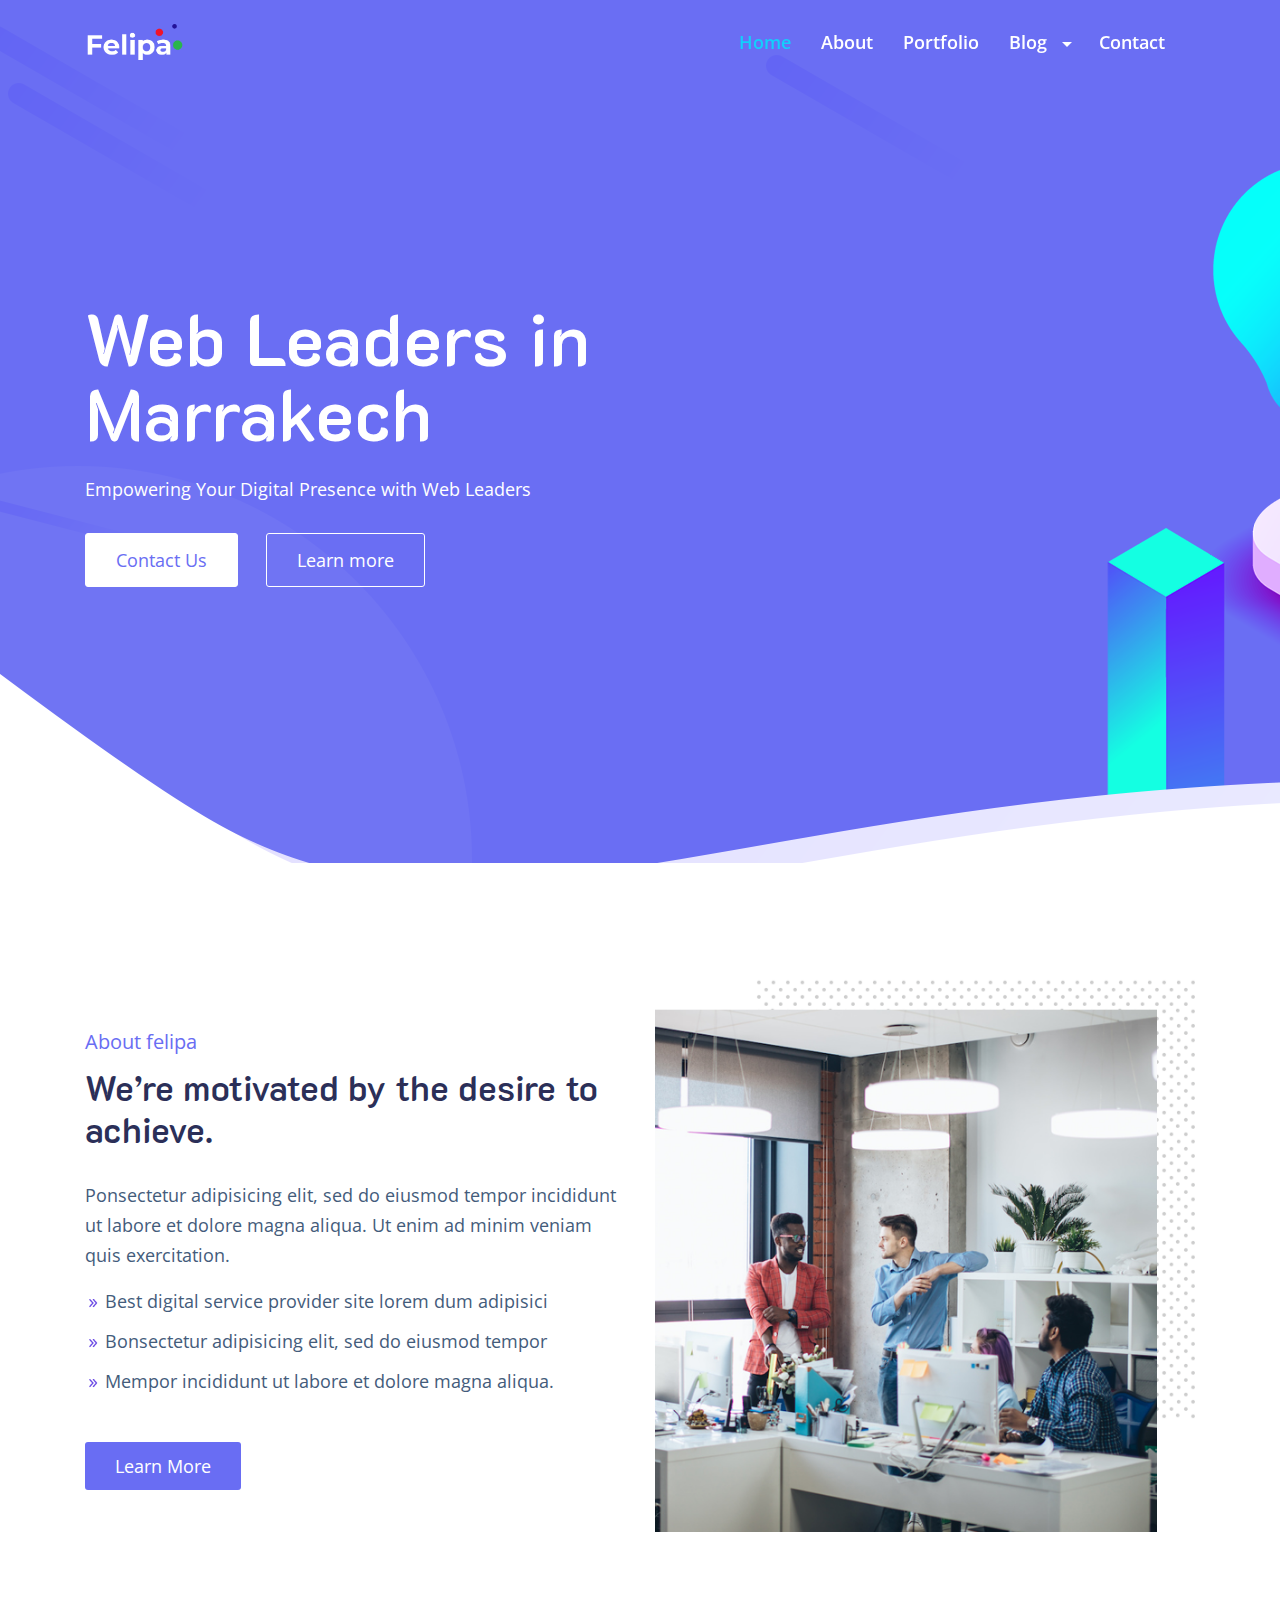
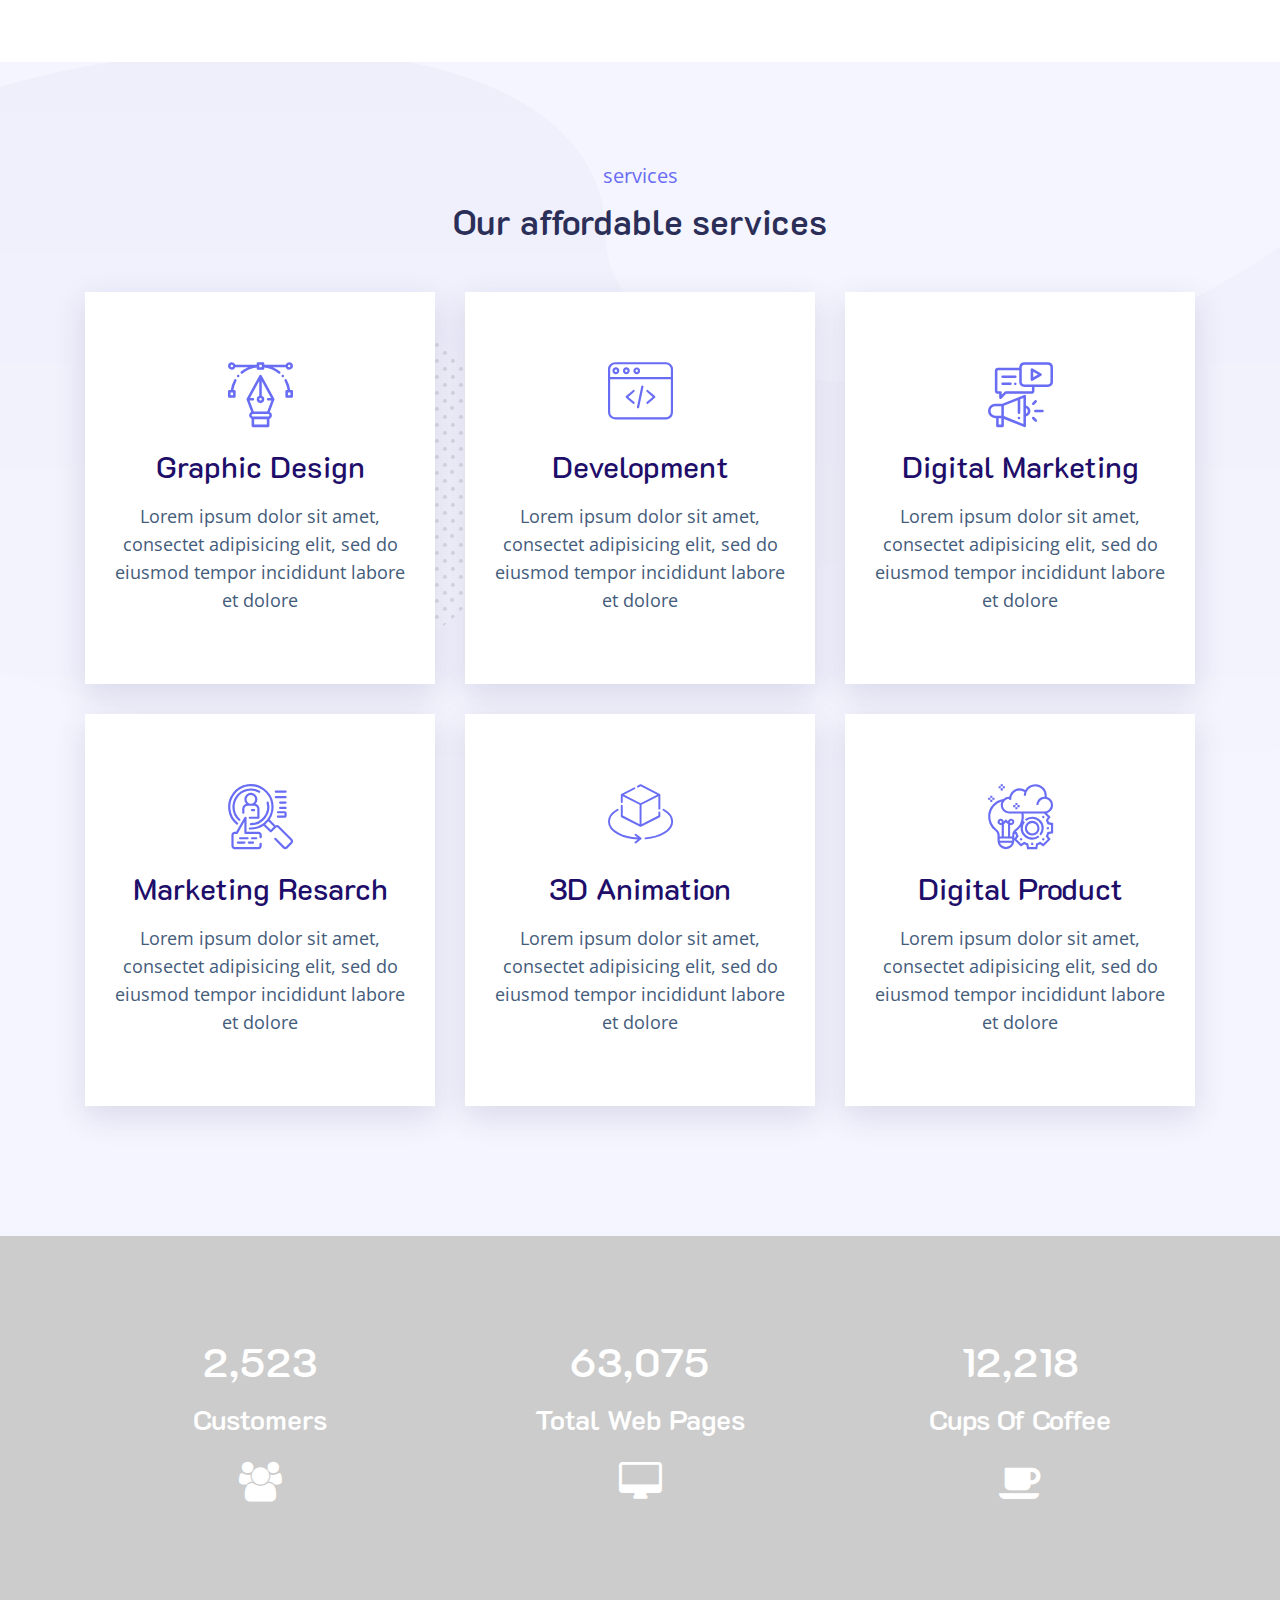
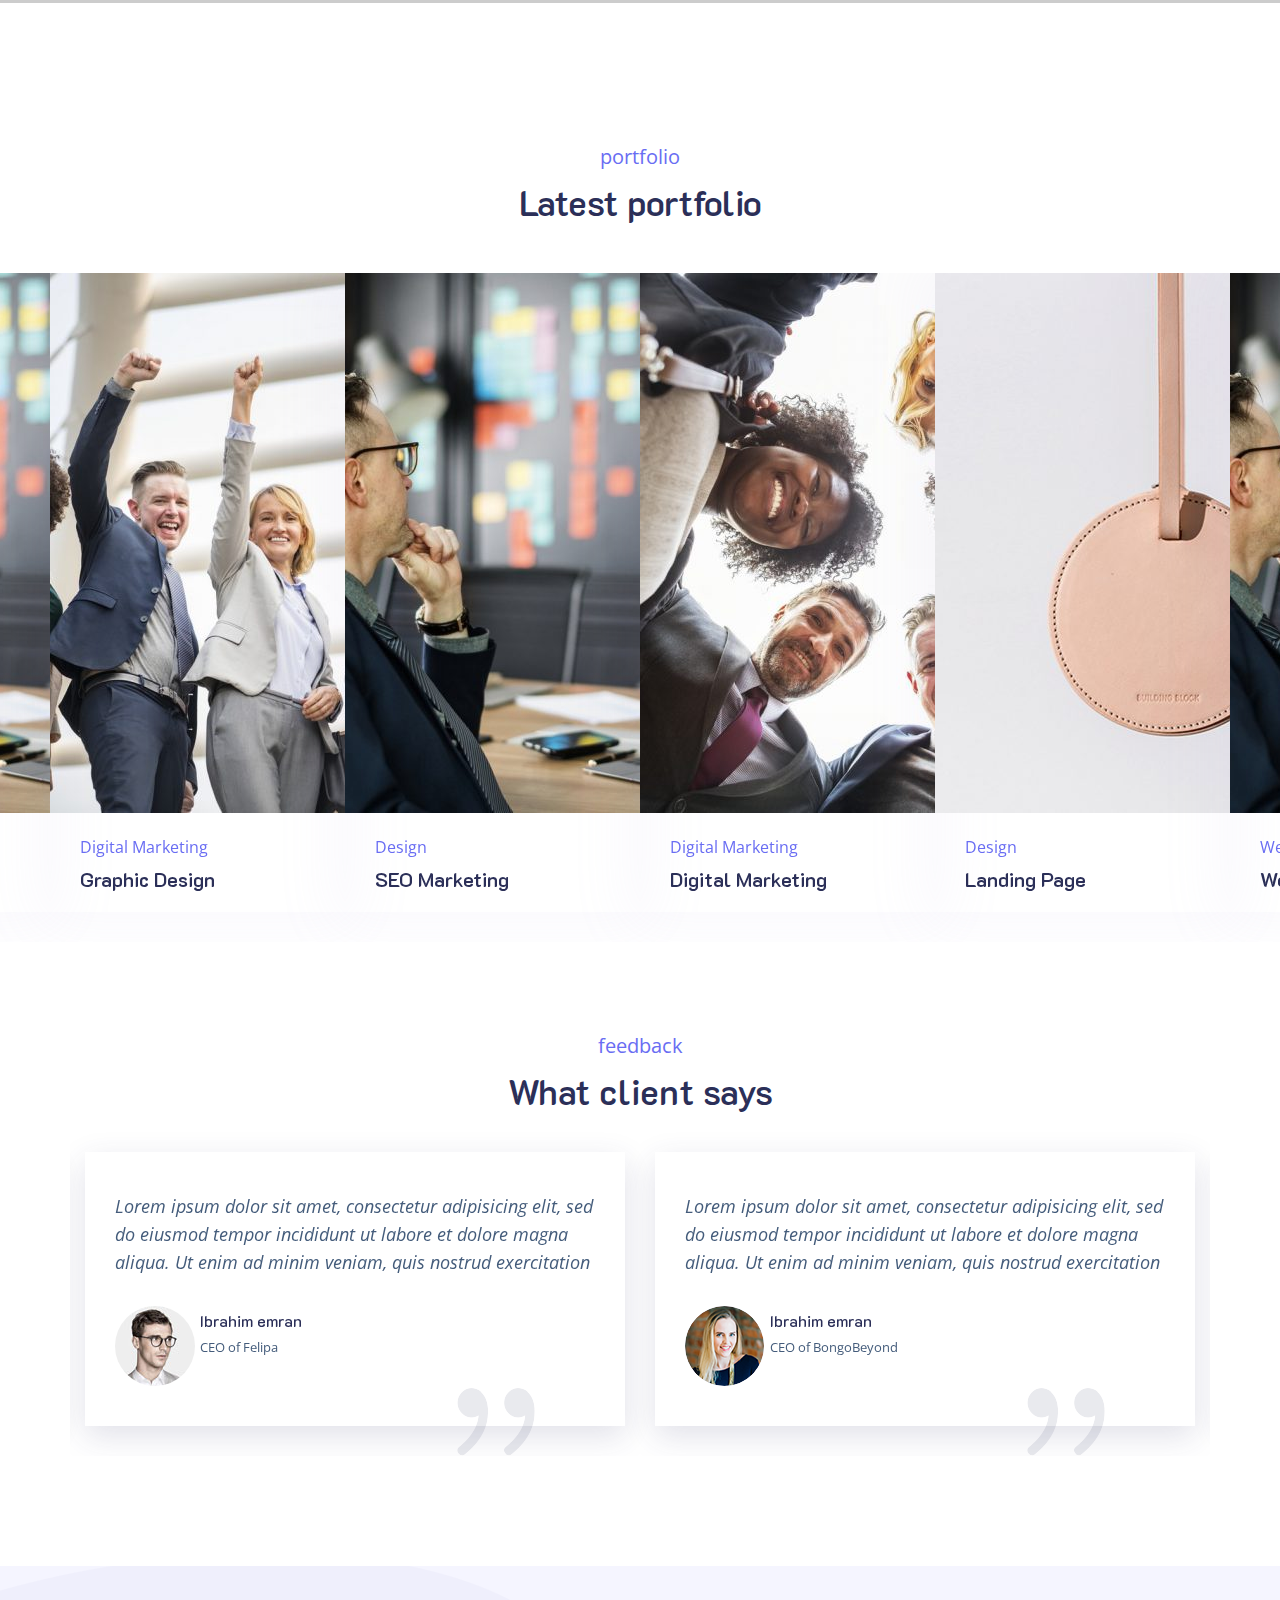
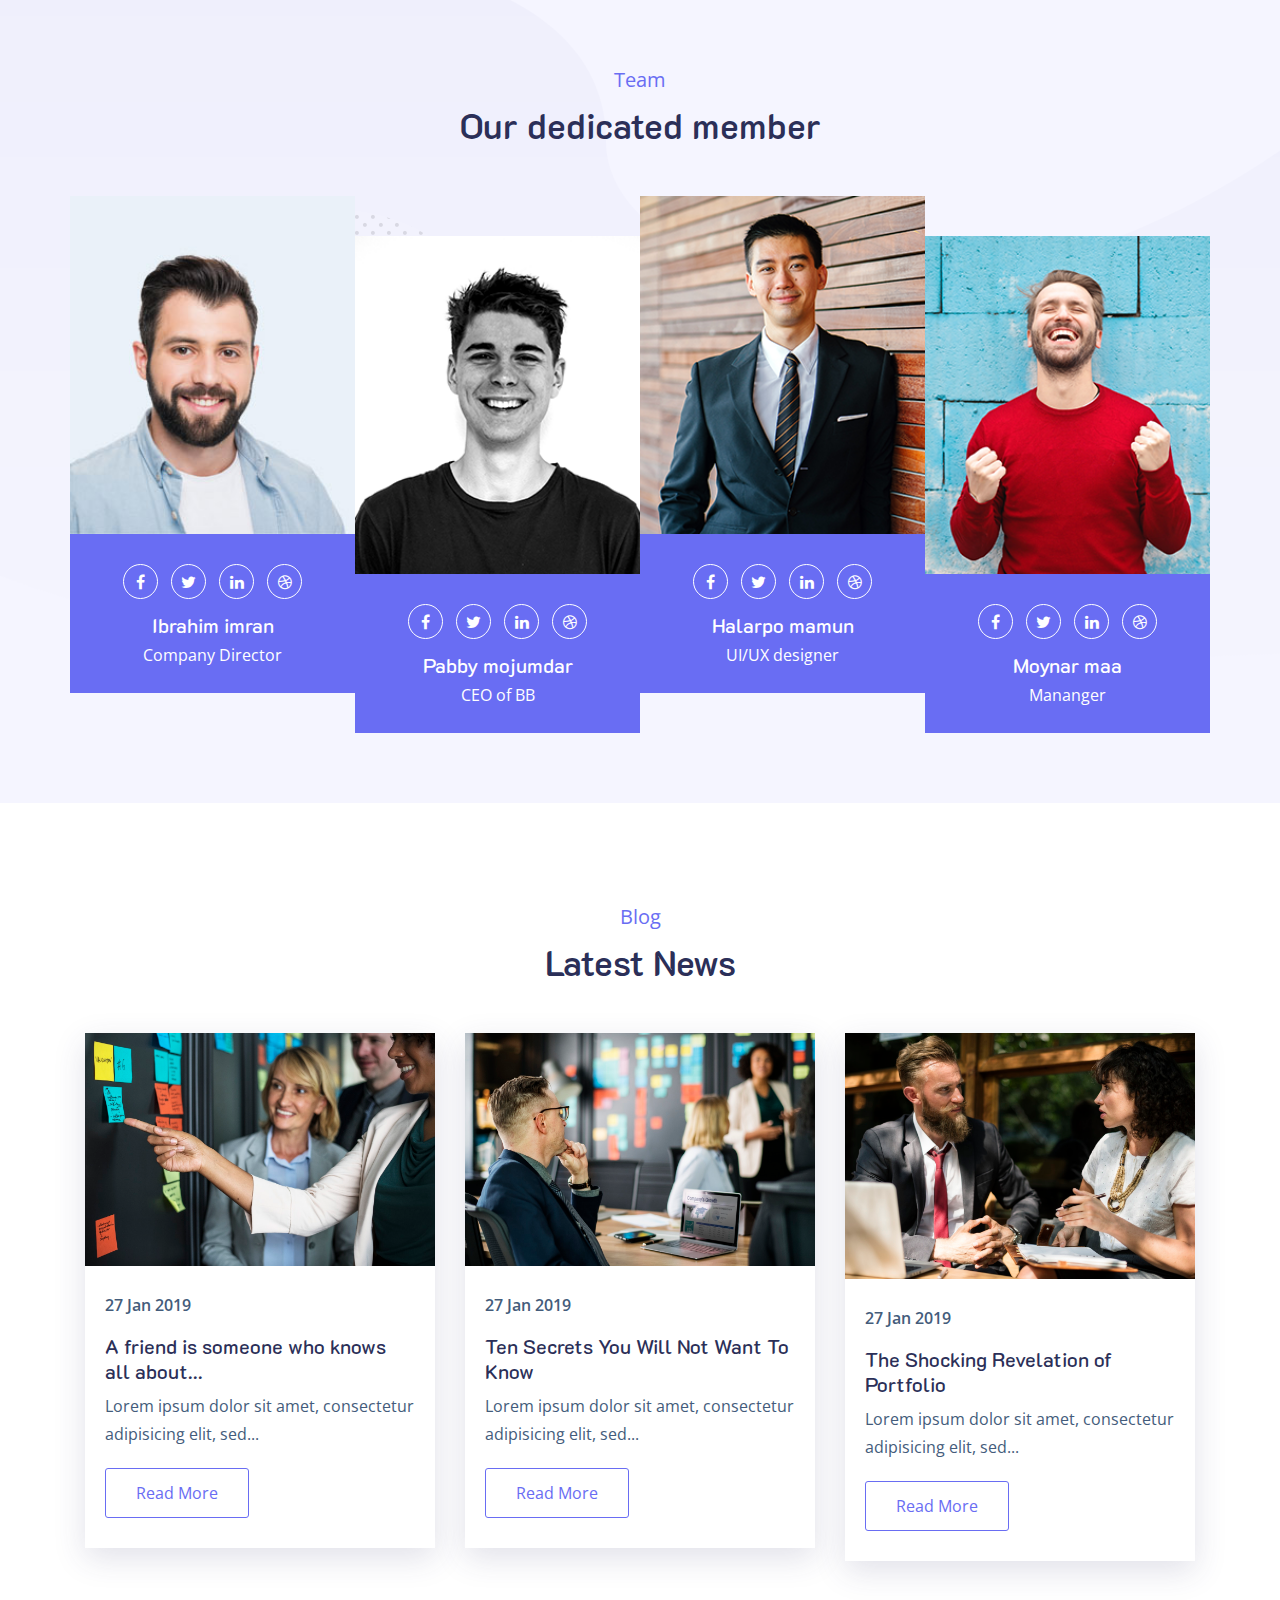
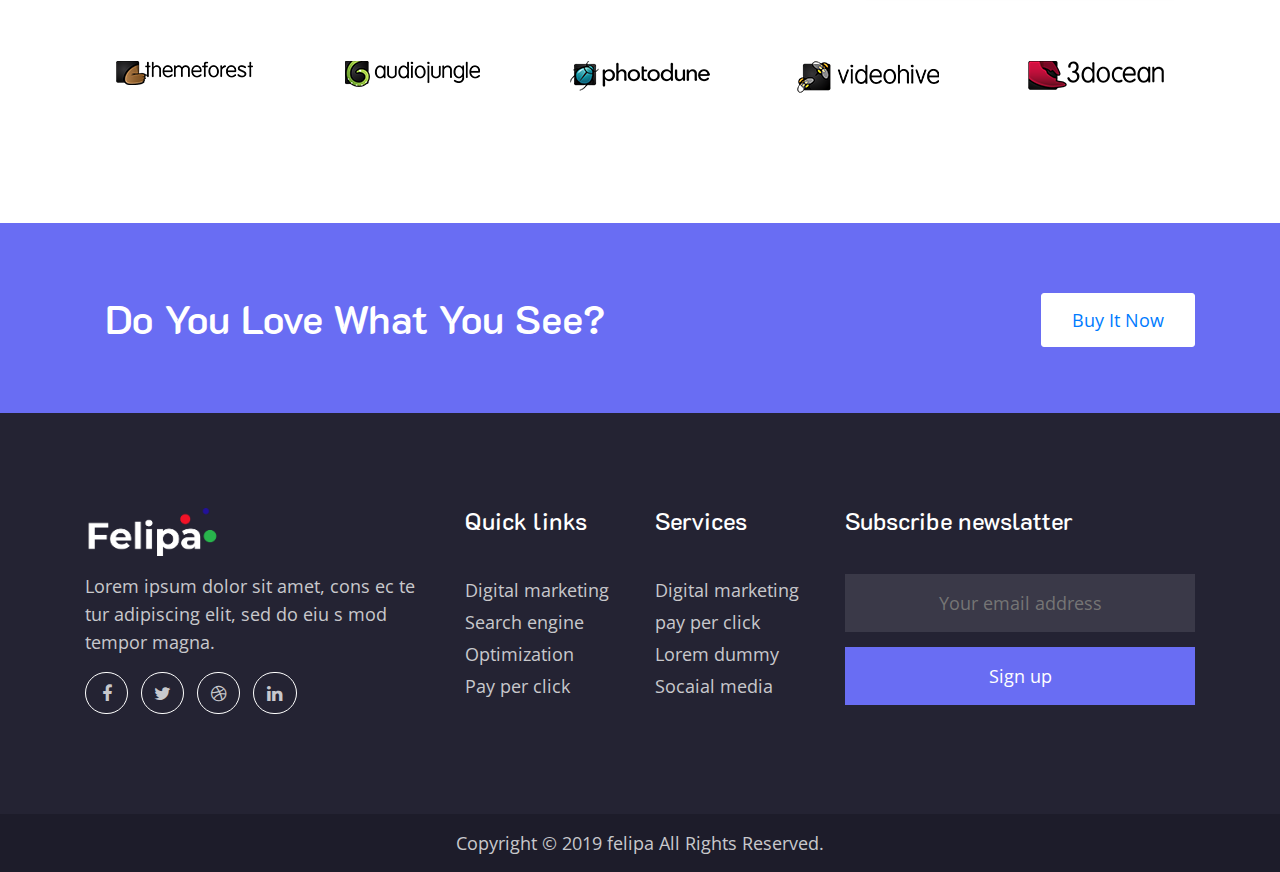
==== commit 162b7956: "i just modify the slogon" ====
--- a/index.html
+++ b/index.html
@@ -73,8 +73,8 @@
             <div class="row">
                 <div class="col-lg-8 d-none d-xl-block">
                     <div class="banner-3-content">
-                        <h1>Best creative template for agencies</h1>
-                        <p>Lorem ipsum dummy text are usually use. Replace your text bare usuallly use in these section. So i used here. replace your text</p>
+                        <h1>Web Leaders in Marrakech</h1>
+                        <p>Empowering Your Digital Presence with Web Leaders</p>
                         <div class="bnr-btn">
                             <ul class="list-inline">
                                 <li class="list-inline-item"><a href="#">Contact Us</a></li>
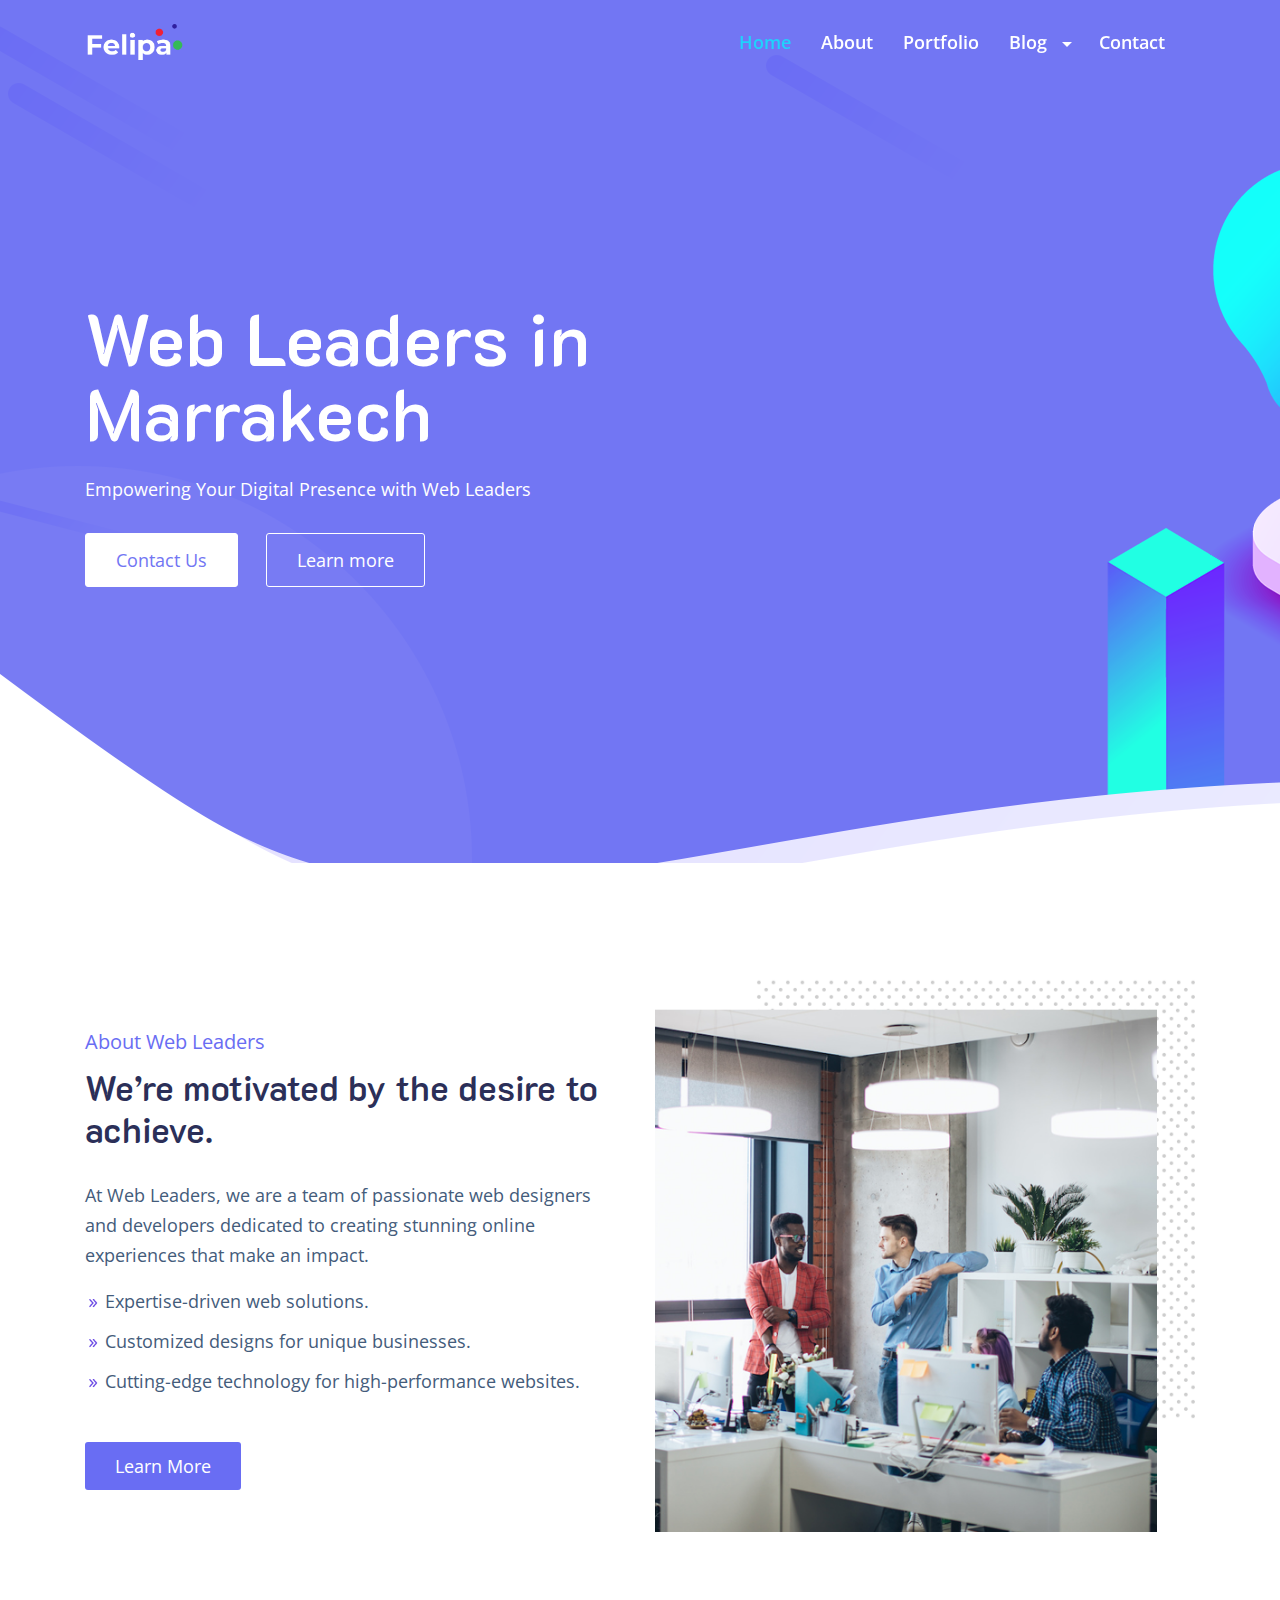
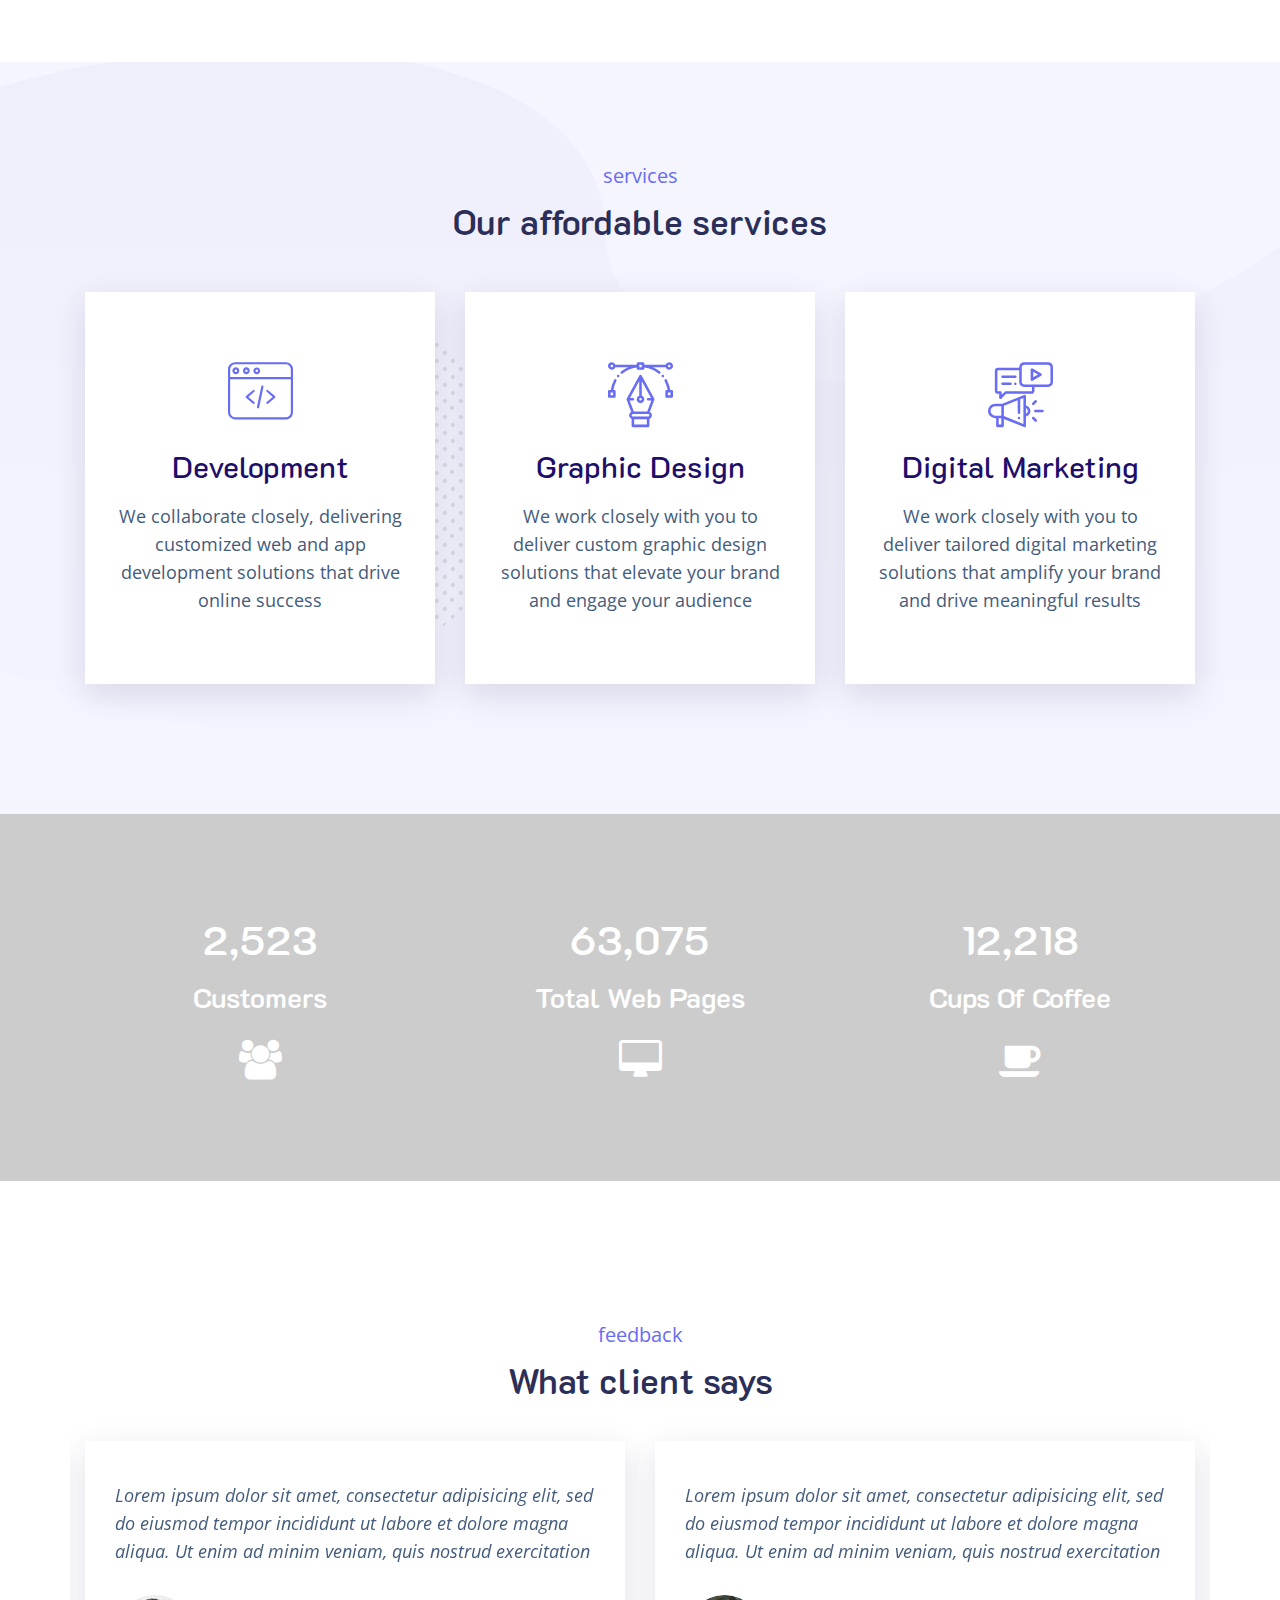
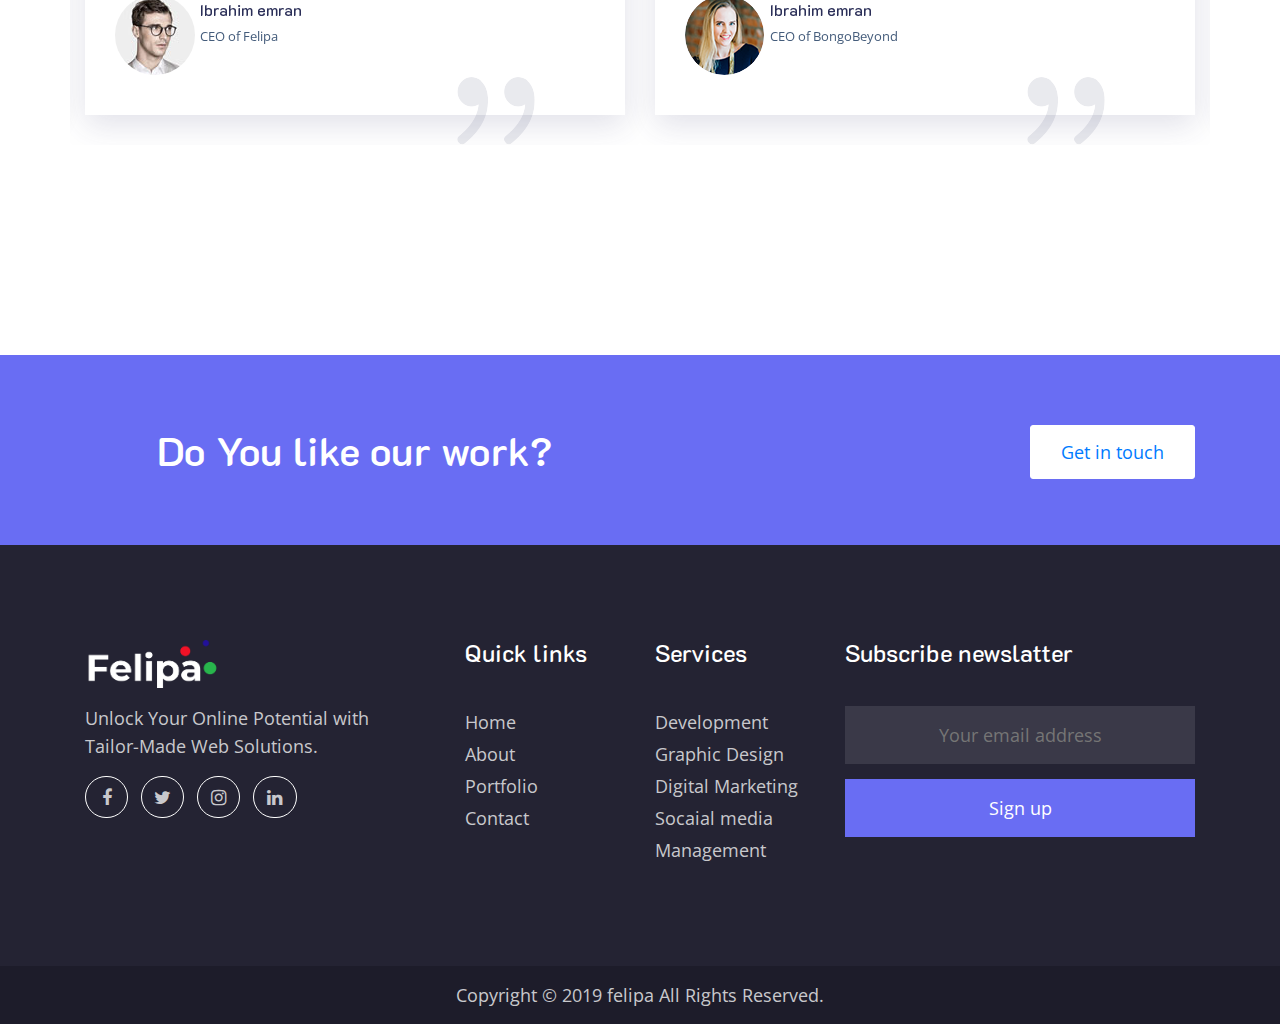
==== commit 358516d5: "i finished up the home page" ====
--- a/index.html
+++ b/index.html
@@ -109,16 +109,16 @@
 				<div class="col-sm-12 col-lg-6">
 					<div class="space d-none d-md-none d-xl-block d-sm-block" style="height: 50px"></div>
 					<div class="section-title color" style="text-align: left">
-						<span>About felipa</span>
+						<span>About Web Leaders</span>
 						<h1>We’re motivated by the desire to achieve.</h1>
 					</div>
 					<div class="space" style="height: 20px"></div>
 					<div class="elementor-text-editor">
-						<p>Ponsectetur adipisicing elit, sed do eiusmod tempor incididunt ut labore et dolore magna aliqua. Ut enim ad minim veniam quis exercitation.</p>
+						<p>At Web Leaders, we are a team of passionate web designers and developers dedicated to creating stunning online experiences that make an impact.</p>
 						<ul>
-							<li>Best digital service provider site lorem dum adipisici</li>
-							<li>Bonsectetur adipisicing elit, sed do eiusmod tempor</li>
-							<li>Mempor incididunt ut labore et dolore magna aliqua.</li>
+							<li>Expertise-driven web solutions.</li>
+                            <li>Customized designs for unique businesses.</li>
+							<li>Cutting-edge technology for high-performance websites.</li>
 						</ul>
 					</div>
 					<div class="space" style="height: 30px"></div>
@@ -145,53 +145,26 @@
                 <div class="space" style="height: 130px"></div>
                 <div class="col-sm-6 col-lg-4">
                     <div class="service-item">
+                        <i class="flaticon-web-programming"></i>
+                        <h5>Development</h5>
+                        <p>We collaborate closely, delivering customized web and app development solutions that drive online success</p>
+                    </div>
+                </div>
+                <div class="col-sm-6 col-lg-4">
+                    <div class="service-item">
                         <i class="flaticon-vector"></i>
                         <h5>Graphic Design</h5>
-                        <p>Lorem ipsum dolor sit amet, consectet
-                            adipisicing elit, sed do eiusmod tempor incididunt labore et dolore</p>
-                    </div>
-                </div>
-                <div class="col-sm-6 col-lg-4">
-                    <div class="service-item">
-                        <i class="flaticon-web-programming"></i>
-                        <h5>Development</h5>
-                        <p>Lorem ipsum dolor sit amet, consectet
-                            adipisicing elit, sed do eiusmod tempor incididunt labore et dolore</p>
+                        <p>We work closely with you to deliver custom graphic design solutions that elevate your brand and engage your audience</p>
                     </div>
                 </div>
                 <div class="col-sm-6 col-lg-4">
                     <div class="service-item">
                         <i class="flaticon-digital-marketing"></i>
                         <h5>Digital Marketing</h5>
-                        <p>Lorem ipsum dolor sit amet, consectet
-                            adipisicing elit, sed do eiusmod tempor incididunt labore et dolore</p>
-                    </div>
-                </div>
-                <div class="col-sm-6 col-lg-4">
-                    <div class="service-item">
-                        <i class="flaticon-research"></i>
-                        <h5>Marketing Resarch</h5>
-                        <p>Lorem ipsum dolor sit amet, consectet
-                            adipisicing elit, sed do eiusmod tempor incididunt labore et dolore</p>
-                    </div>
-                </div>
-                <div class="col-sm-6 col-lg-4">
-                    <div class="service-item">
-                        <i class="flaticon-3d"></i>
-                        <h5>3D Animation</h5>
-                        <p>Lorem ipsum dolor sit amet, consectet
-                            adipisicing elit, sed do eiusmod tempor incididunt labore et dolore</p>
-                    </div>
-                </div>
-                <div class="col-sm-6 col-lg-4">
-                    <div class="service-item">
-                        <i class="flaticon-brainstorming"></i>
-                        <h5>Digital Product</h5>
-                        <p>Lorem ipsum dolor sit amet, consectet
-                            adipisicing elit, sed do eiusmod tempor incididunt labore et dolore</p>
-                    </div>
-                </div>
-            </div>
+                        <p>We work closely with you to deliver tailored digital marketing solutions that amplify your brand and drive meaningful results</p>
+                    </div>
+                </div> 
+            </div> 
         </div>
     </section>
 	
@@ -218,53 +191,7 @@
     </section>
 	
     <div class="space" style="height: 140px"></div>
-    <section class="portfolio-sec">
-        <div class="container-fluid">
-            <div class="row">
-                <div class="col-sm-12">
-                    <div class="section-title color" style="text-align: center">
-                        <span>portfolio</span>
-                        <h1>Latest portfolio</h1>
-                    </div>
-                </div>
-                <div class="space" style="height: 130px"></div>
-                <div class="container-fluid" style="padding: 0; overflow: hidden;">
-                    <div class="portfolio">
-                        <div class="portfolio-item">
-                            <img src="images/p-1.jpg" alt="images" /> <span>Digital Marketing</span>
-                            <a href="#">
-                                <h5>Digital Marketing</h5>
-                            </a>
-                        </div>
-                        <div class="portfolio-item">
-                            <img src="images/p-2.jpg" alt="images" /> <span>Design</span>
-                            <a href="#">
-                                <h5>Landing Page</h5>
-                            </a>
-                        </div>
-                        <div class="portfolio-item">
-                            <img src="images/p-3.jpg" alt="images" /> <span>Web Development</span>
-                            <a href="#">
-                                <h5>Web Development</h5>
-                            </a>
-                        </div>
-                        <div class="portfolio-item">
-                            <img src="images/p-4.jpg" alt="image" /> <span>Digital Marketing</span>
-                            <a href="#">
-                                <h5>Graphic Design</h5>
-                            </a>
-                        </div>
-                        <div class="portfolio-item">
-                            <img src="images/p-3.jpg" alt="image" /> <span>Design</span>
-                            <a href="#">
-                                <h5>SEO Marketing</h5>
-                            </a>
-                        </div>
-                    </div>
-                </div>
-            </div>
-        </div>
-    </section>
+    
     
     <section class="testimonial-sec">
         <div class="container">
@@ -320,161 +247,7 @@
         </div>
     </section>
 	
-    <section class="team-sec">
-        <div class="container">
-            <div class="row">
-                <div class="col-sm-12">
-                    <div class="section-title color" style="text-align: center">
-                        <span>Team</span>
-                        <h1>Our dedicated member</h1>
-                    </div>
-                </div>
-                <div class="space" style="height: 130px"></div>
-                <div class="col-sm-6 col-lg-3">
-                    <div class="team animate-bottom">
-                        <img src="images/3.jpg" alt="img">
-                        <div class="team-content">
-                            <ul class="list-inline">
-                                <li class="list-inline-item"><a href="#"><i class="fa-fw fa fa-facebook"></i></a></li>
-                                <li class="list-inline-item"><a href="#"><i class="fa-fw fa fa-twitter"></i></a></li>
-                                <li class="list-inline-item"><a href="#"><i class="fa-fw fa fa-linkedin"></i></a></li>
-                                <li class="list-inline-item"><a href="#"><i class="fa-fw fa fa-dribbble"></i></a></li>
-                            </ul>
-                        </div>
-                        <h5>Ibrahim imran</h5>
-                        <span>Company Director</span>
-                    </div>
-                </div>
-                <div class="col-sm-6 col-lg-3">
-                    <div class="space" style="height: 40px"></div>
-                    <div class="team animate-top">
-                        <img src="images/team1.png" alt="img">
-                        <div class="team-content">
-                            <ul class="list-inline">
-                                <li class="list-inline-item"><a href="#"><i class="fa-fw fa fa-facebook"></i></a></li>
-                                <li class="list-inline-item"><a href="#"><i class="fa-fw fa fa-twitter"></i></a></li>
-                                <li class="list-inline-item"><a href="#"><i class="fa-fw fa fa-linkedin"></i></a></li>
-                                <li class="list-inline-item"><a href="#"><i class="fa-fw fa fa-dribbble"></i></a></li>
-                            </ul>
-                        </div>
-                        <h5>Pabby mojumdar</h5>
-                        <span>CEO of BB</span>
-                    </div>
-                </div>
-                <div class="col-sm-6 col-lg-3">
-                    <div class="team animate-bottom">
-                        <img src="images/team2.png" alt="img">
-                        <div class="team-content">
-                            <ul class="list-inline">
-                                <li class="list-inline-item"><a href="#"><i class="fa-fw fa fa-facebook"></i></a></li>
-                                <li class="list-inline-item"><a href="#"><i class="fa-fw fa fa-twitter"></i></a></li>
-                                <li class="list-inline-item"><a href="#"><i class="fa-fw fa fa-linkedin"></i></a></li>
-                                <li class="list-inline-item"><a href="#"><i class="fa-fw fa fa-dribbble"></i></a></li>
-                            </ul>
-                        </div>
-                        <h5>Halarpo mamun</h5>
-                        <span>UI/UX designer</span>
-                    </div>
-                </div>
-                <div class="col-sm-6 col-lg-3">
-                    <div class="space" style="height: 40px"></div>
-                    <div class="team animate-top">
-                        <img src="images/team3.png" alt="img">
-                        <div class="team-content">
-                            <ul class="list-inline">
-                                <li class="list-inline-item"><a href="#"><i class="fa-fw fa fa-facebook"></i></a></li>
-                                <li class="list-inline-item"><a href="#"><i class="fa-fw fa fa-twitter"></i></a></li>
-                                <li class="list-inline-item"><a href="#"><i class="fa-fw fa fa-linkedin"></i></a></li>
-                                <li class="list-inline-item"><a href="#"><i class="fa-fw fa fa-dribbble"></i></a></li>
-                            </ul>
-                        </div>
-                        <h5>Moynar maa</h5>
-                        <span>Mananger</span>
-                    </div>
-                </div>
-            </div>
-        </div>
-    </section> 
-	
-
-    <section class="blog-sec">
-        <div class="container">
-            <div class="row justify-content-center">
-                <div class="col-sm-12">
-                    <div class="section-title color" style="text-align: center">
-                        <span>Blog</span>
-                        <h1>Latest News</h1>
-                    </div>
-                </div>
-                <div class="space" style="height: 130px"></div>
-                <div class="col-sm-6 col-lg-4">
-                    <div class="blog-item">
-                        <div class="blog-item-img">
-                            <img class="img-fluid" src="images/h-n-1.jpg" alt="A friend is someone who knows all about you and still loves you.">
-                        </div>
-                        <div class="blog-item-content">
-                            <p class="front-date">27 Jan 2019</p>
-                            <a href="single.html">
-                                <h5>A friend is someone who knows all about...</h5>
-                            </a>
-                            <p>Lorem ipsum dolor sit amet, consectetur adipisicing elit, sed...</p>
-                            <a class="blog-btn" href="single.html">Read More</a>
-                        </div>
-                    </div>
-                </div>
-                <div class="col-sm-6 col-lg-4">
-                    <div class="blog-item">
-                        <div class="blog-item-img">
-                            <img class="img-fluid" src="images/h-n-2.jpg" alt="A friend is someone who knows all about you and still loves you.">
-                        </div>
-                        <div class="blog-item-content">
-                            <p class="front-date">27 Jan 2019</p>
-                            <a href="single.html">
-                                <h5>Ten Secrets You Will Not Want To Know</h5>
-                            </a>
-                            <p>Lorem ipsum dolor sit amet, consectetur adipisicing elit, sed...</p>
-                            <a class="blog-btn" href="single.html">Read More</a>
-                        </div>
-                    </div>
-                </div>
-                <div class="col-sm-6 col-lg-4">
-                    <div class="blog-item">
-                        <div class="blog-item-img">
-                            <img class="img-fluid" src="images/h-n-3.jpg" alt="A friend is someone who knows all about you and still loves you.">
-                        </div>
-                        <div class="blog-item-content">
-                            <p class="front-date">27 Jan 2019</p>
-                            <a href="single.html">
-                                <h5>The Shocking Revelation of Portfolio</h5>
-                            </a>
-                            <p>Lorem ipsum dolor sit amet, consectetur adipisicing elit, sed...</p>
-                            <a class="blog-btn" href="single.html">Read More</a>
-                        </div>
-                    </div>
-                </div>
-            </div>
-        </div>
-    </section>
-    <div class="container">
-        <div class="row text-center">
-            <div class="col">
-                <img class="client" src="images/client-1.png" alt="img">
-            </div>
-            <div class="col">
-                <img class="client" src="images/client-2.png" alt="img">
-            </div>
-            <div class="col">
-                <img class="client" src="images/client-3.png" alt="img">
-            </div>
-            <div class="col">
-                <img class="client" src="images/client-4.png" alt="img">
-            </div>
-            <div class="col">
-                <img class="client" src="images/client-5.png" alt="img">
-            </div>
-        </div>
-    </div>
-
+    
     <div class="space" style="height: 100px"></div>
 
     <section class="gradient-bg">
@@ -482,12 +255,12 @@
         <div class="container">
               <div class="row">
                 <div class="col-md-6" >
-                    <h2>Do You Love What You See?</h2>
+                    <h2>Do You like our work?</h2>
                 </div> 
                     <div class="col-md-6 cta-btn">
                          <div class="bnr-btn">
                             <ul class="list-inline">
-                                <li class="list-inline-item"><a href="#">Buy It Now</a></li>
+                                <li class="list-inline-item"><a href="#">Get in touch</a></li>
                             </ul>
                         </div>
                     </div>
@@ -503,12 +276,12 @@
                     <div id="text-8" class="col-sm-6 col-xl-4 footer-widget">
                         <div class="textwidget">
                             <p><img class="img-fluid" width="135" height="auto" src="images/logo-white.png" alt="img"></p>
-                            <p>Lorem ipsum dolor sit amet, cons ec te tur adipiscing elit, sed do eiu s mod tempor magna.</p>
+                            <p>Unlock Your Online Potential with <br>  Tailor-Made Web Solutions.</p>
                             <div class="footer-social">
                                 <ul class="list-inline">
                                     <li class="list-inline-item"><a href="#"><i class="fa-fw fa fa-facebook"></i></a></li>
                                     <li class="list-inline-item"><a href="#"><i class="fa-fw fa fa-twitter"></i></a></li>
-                                    <li class="list-inline-item"><a href="#"><i class="fa-fw fa fa-dribbble"></i></a></li>
+                                    <li class="list-inline-item"><a href="#"><i class="fa-fw fa fa-instagram"></i></a></li>
                                     <li class="list-inline-item"><a href="#"><i class="fa-fw fa fa-linkedin"></i></a></li>
                                 </ul>
                             </div>
@@ -518,10 +291,10 @@
                         <h3 class="widget-title">Quick links</h3>
                         <div class="menu-usefull-link-container">
                             <ul id="menu-usefull-link" class="menu">
-                                <li class="menu-item"><a href="#">Digital marketing</a></li>
-                                <li class="menu-item"><a href="#">Search engine</a></li>
-                                <li class="menu-item"><a href="#">Optimization</a></li>
-                                <li class="menu-item"><a href="#">Pay per click</a></li>
+                                <li class="menu-item"><a href="#">Home</a></li>
+                                <li class="menu-item"><a href="#">About</a></li>
+                                <li class="menu-item"><a href="#">Portfolio</a></li>
+                                <li class="menu-item"><a href="#">Contact</a></li>
                             </ul>
                         </div>
                     </div>
@@ -529,10 +302,10 @@
                         <h3 class="widget-title">Services</h3>
                         <div class="menu-service-container">
                             <ul id="menu-service" class="menu">
-                                <li class="menu-item"><a href="#">Digital marketing</a></li>
-                                <li class="menu-item"><a href="#">pay per click</a></li>
-                                <li class="menu-item"><a href="#">Lorem dummy</a></li>
-                                <li class="menu-item"><a href="#">Socaial media</a></li>
+                                <li class="menu-item"><a href="#">Development</a></li>
+                                <li class="menu-item"><a href="#">Graphic Design</a></li>
+                                <li class="menu-item"><a href="#">Digital Marketing</a></li>
+                                <li class="menu-item"><a href="#">Socaial media Management</a></li>
                             </ul>
                         </div>
                     </div>
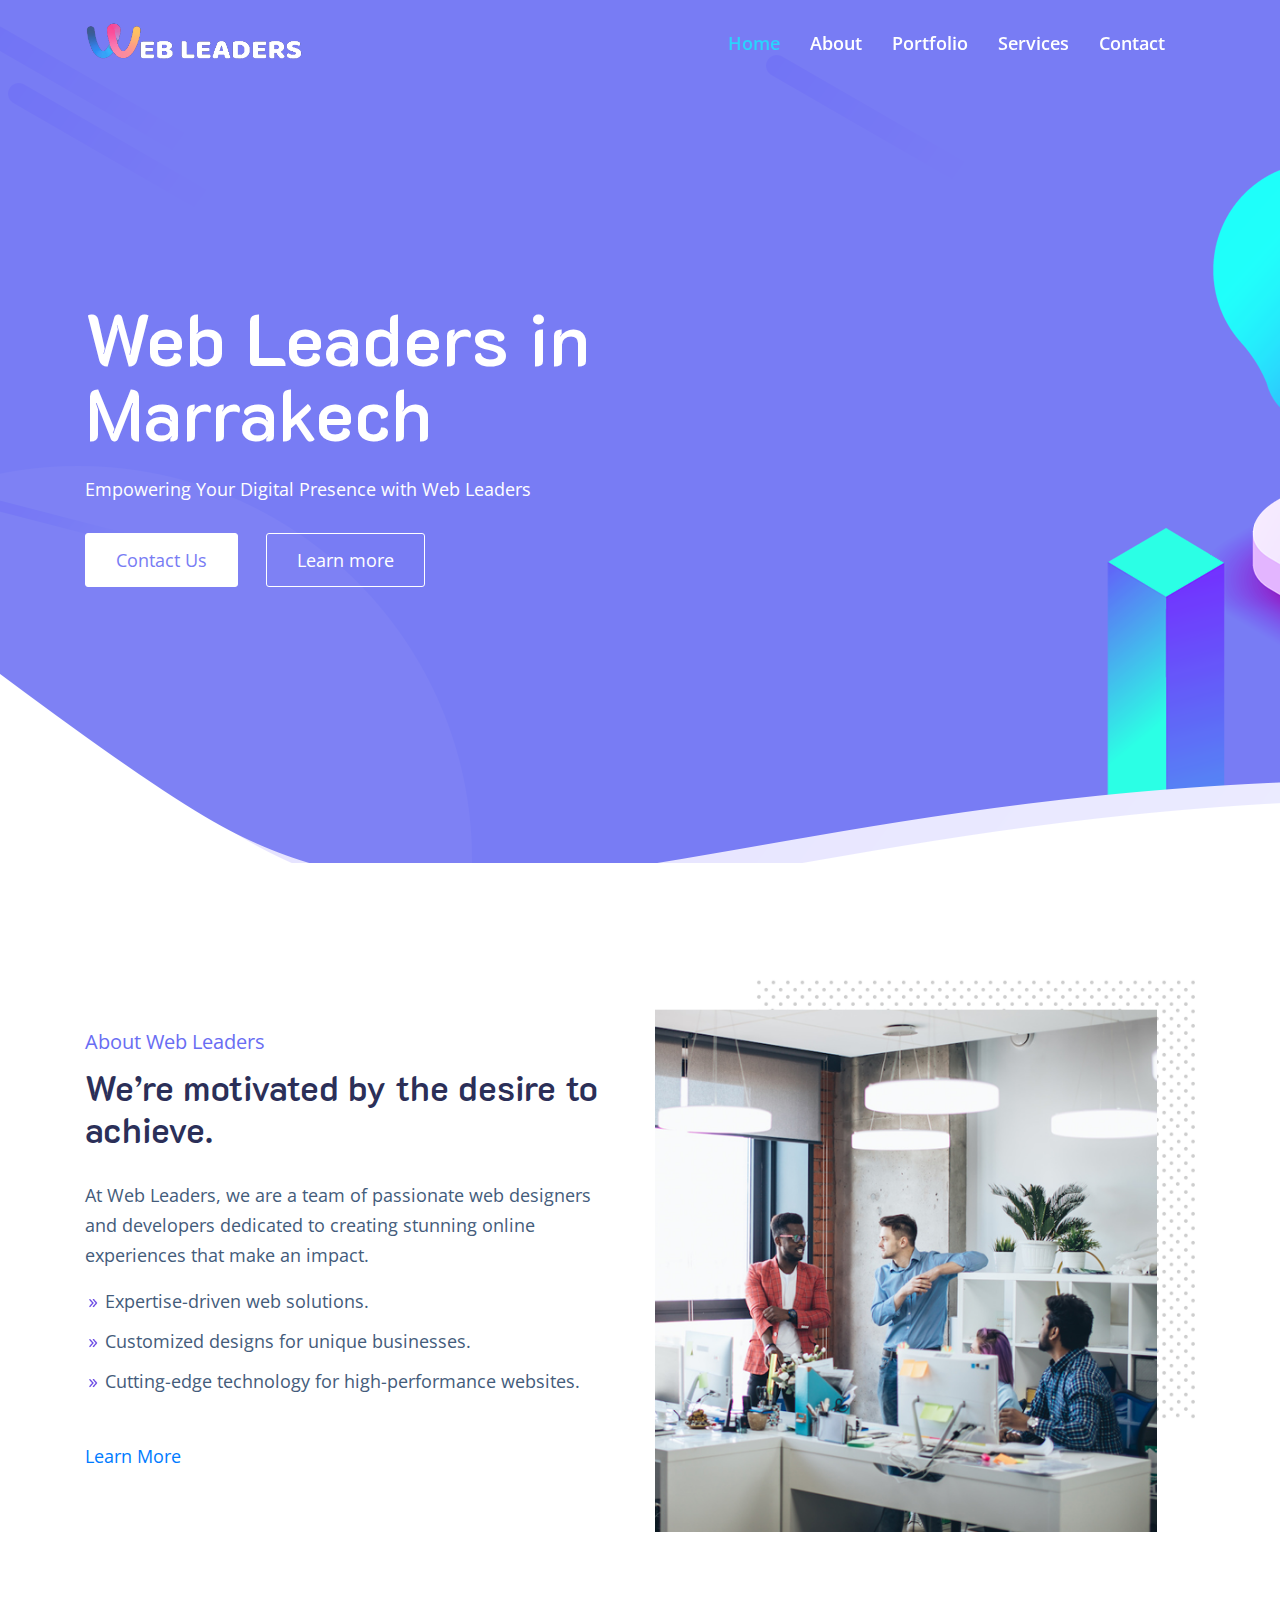
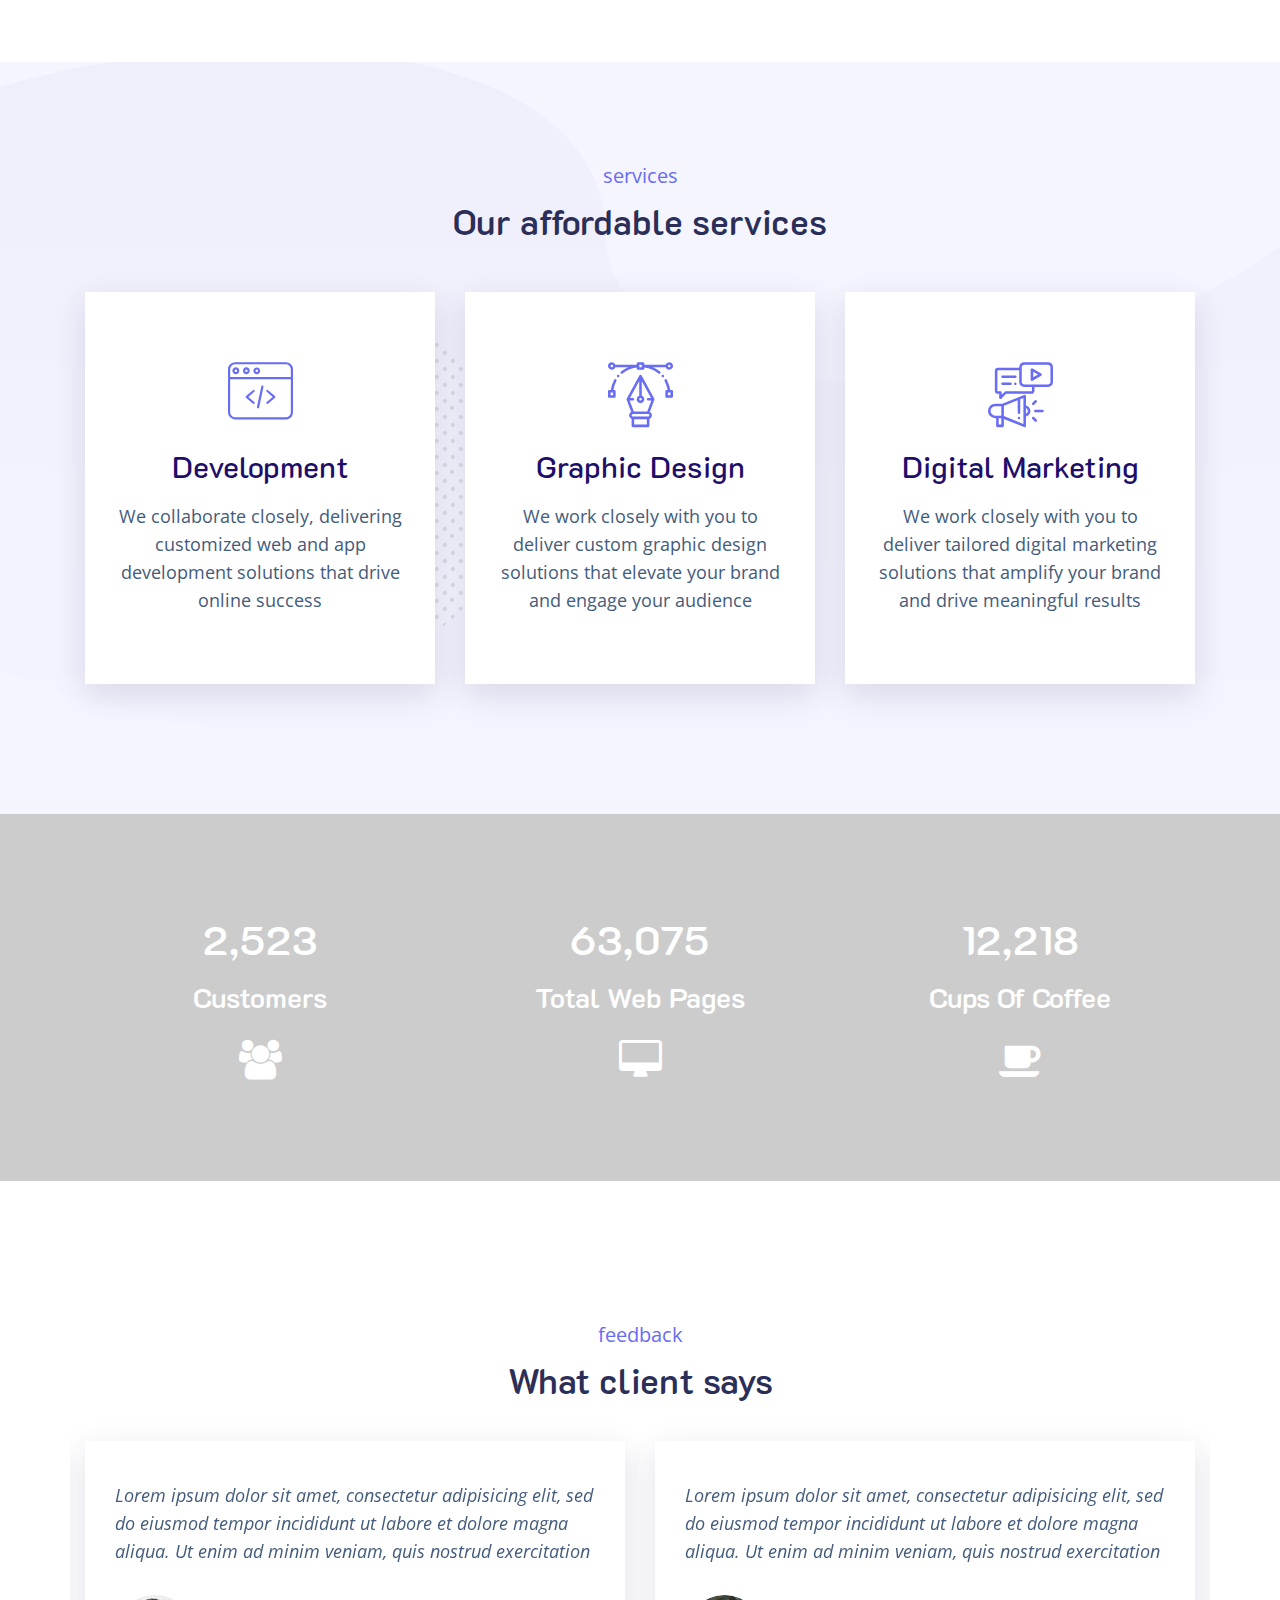
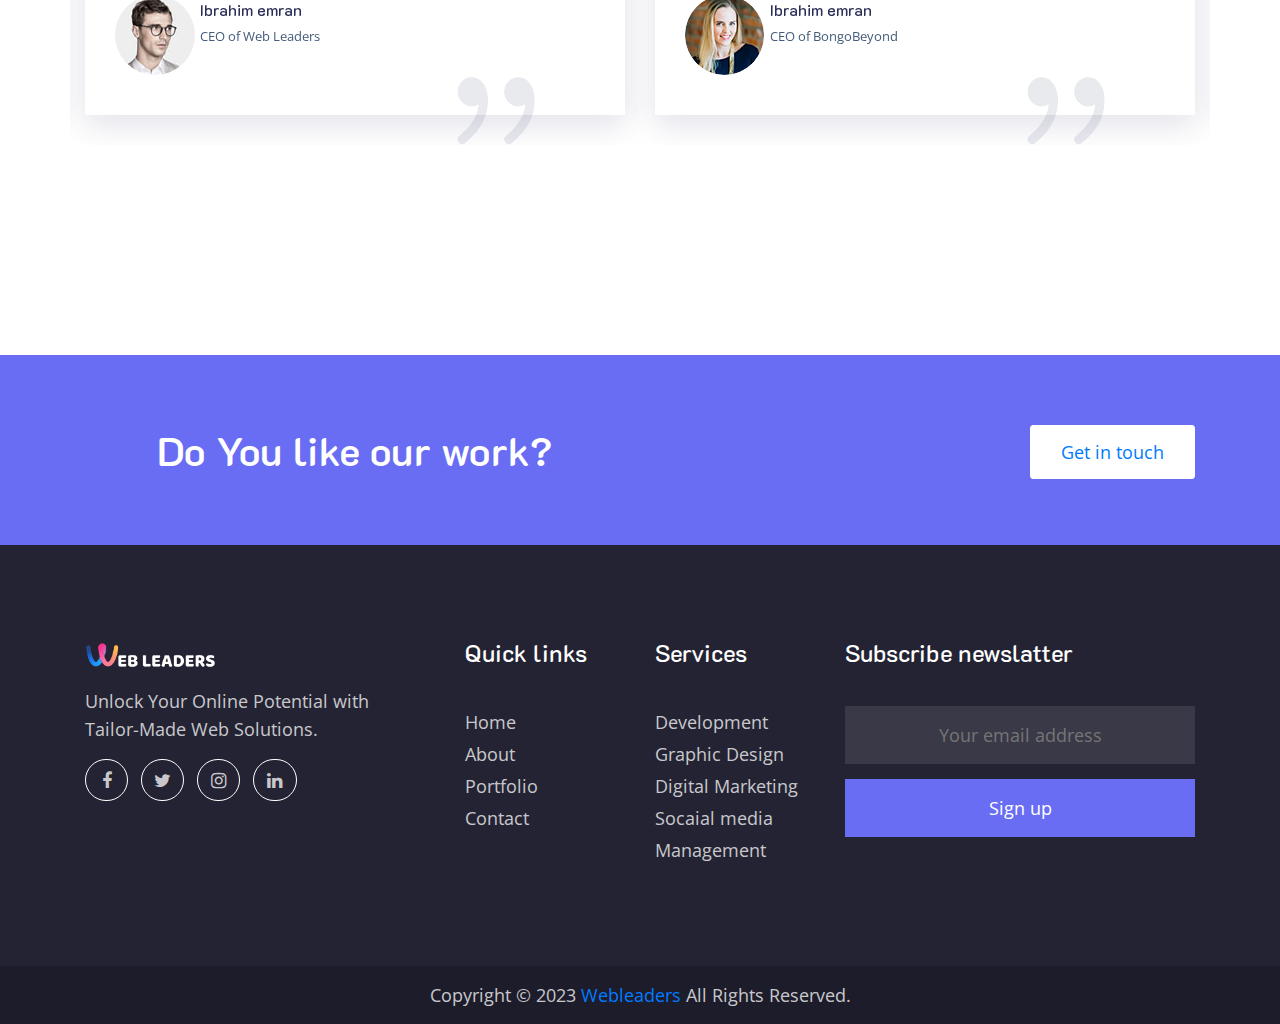
==== commit aa6b41d8: "i put the new logo on all pages, and finished up the contact page" ====
--- a/index.html
+++ b/index.html
@@ -2,7 +2,7 @@
 <html lang="zxx">
 
 
-<!-- Mirrored from themebeyond.com/html/felipa/index.html by HTTrack Website Copier/3.x [XR&CO'2014], Wed, 31 May 2023 20:59:31 GMT -->
+<!-- Mirrored from themebeyond.com/html/Web Leaders/index.html by HTTrack Website Copier/3.x [XR&CO'2014], Wed, 31 May 2023 20:59:31 GMT -->
 <head>
     <!-- Required meta tags -->
     <meta charset="utf-8">
@@ -17,7 +17,8 @@
     <link rel="stylesheet" href="css/magnific-popup.css">
     <link rel="stylesheet" href="css/color.css">
     <link rel="stylesheet" href="css/theme.css">
-    <title>Felipa - Template</title>
+    <link rel="stylesheet" href="css/style.css">
+    <title>Web Leaders - Template</title>
 </head>
 
 <body>
@@ -33,10 +34,10 @@
     <nav class="navbar navbar-expand-lg fixed-top">
         <div class="container">
             <a href="index.html" class="custom-logo-link">
-                <img src="images/logo-white.png" alt="logo">
+                <img src="images/new-logo.png" alt="logo" >
             </a>
             <a class="sticky-logo" rel="home" href="index.html">
-                <img src="images/logo-color.png" alt="felipa">
+                <img src="images/color-logo.png" alt="Web Leaders">
             </a>
             <button class="navbar-toggler" type="button" data-toggle="collapse" data-target="#navbarNav" aria-controls="navbarNav" aria-expanded="false" aria-label="Toggle navigation">
                 <span class="navbar-toggler-icon"></span>
@@ -52,14 +53,8 @@
                     <li class="nav-item">
                         <a class="nav-link" href="portfolio.html">Portfolio</a>
                     </li>
-                    <li class="nav-item dropdown">
-                        <a class="nav-link dropdown-toggle" href="#" id="pageMenu" data-toggle="dropdown">
-                            Blog
-                        </a>
-                        <div class="dropdown-menu" aria-labelledby="pageMenu">
-                            <a class="dropdown-item" href="blog.html">Blog List</a>
-                            <a class="dropdown-item" href="single.html">Single</a>
-                        </div>
+                     <li class="nav-item">
+                        <a class="nav-link" href="Services.html">Services</a>
                     </li>
                     <li class="nav-item">
                         <a class="nav-link" href="contact.html">Contact</a>
@@ -122,7 +117,7 @@
 						</ul>
 					</div>
 					<div class="space" style="height: 30px"></div>
-					<div class="felipa-btn">
+					<div class="Web Leaders-btn">
 						<a href="#">Learn More</a>
 					</div>
 				</div>
@@ -212,7 +207,7 @@
                             </div>
                             <div class="col-sm-5">
                                 <h5>Ibrahim emran</h5>
-                                <span>CEO of Felipa</span>
+                                <span>CEO of Web Leaders</span>
                             </div>
                         </div>
                     </div>
@@ -238,7 +233,7 @@
                             </div>
                             <div class="col-sm-5">
                                 <h5>Ibrahim emran</h5>
-                                <span>CEO of Felipa</span>
+                                <span>CEO of Web Leaders</span>
                             </div>
                         </div>
                     </div>
@@ -275,7 +270,7 @@
                 <div class="row">
                     <div id="text-8" class="col-sm-6 col-xl-4 footer-widget">
                         <div class="textwidget">
-                            <p><img class="img-fluid" width="135" height="auto" src="images/logo-white.png" alt="img"></p>
+                            <p><img class="img-fluid" width="135" height="auto" src="images/new-logo.png" alt="logo"  alt="img"></p>
                             <p>Unlock Your Online Potential with <br>  Tailor-Made Web Solutions.</p>
                             <div class="footer-social">
                                 <ul class="list-inline">
@@ -323,7 +318,7 @@
         </div>
         <div class="footer-copyright">
             <p>
-                Copyright © 2019 felipa All Rights Reserved. </p>
+                Copyright © 2023 <a href="index.html"> Webleaders</a> All Rights Reserved. </p>
         </div>
     </footer>
     <div id="backtotop"><i class="arrow_up"></i></div>
@@ -341,5 +336,5 @@
 </body>
 
 
-<!-- Mirrored from themebeyond.com/html/felipa/index.html by HTTrack Website Copier/3.x [XR&CO'2014], Wed, 31 May 2023 20:59:46 GMT -->
+<!-- Mirrored from themebeyond.com/html/Web Leaders/index.html by HTTrack Website Copier/3.x [XR&CO'2014], Wed, 31 May 2023 20:59:46 GMT -->
 </html>--- a/css/color.css
+++ b/css/color.css
@@ -16,7 +16,7 @@
 .seo-form input[type=submit],
 .portfolio-sec .prevPortfolio,
 .single_item_content,
-.felipa-btn input,
+.Web Leaders-btn input,
 .blog-item-shape:hover .blog-item-shape-content,
 .dropdown-item.active,
 .portfolio-filter li.select-cat,
@@ -27,7 +27,7 @@
 .dropdown-item:focus,
 .dropdown-item:hover,
 .navbar .dropdown .current-menu-item a,
-.felipa-btn a,
+.Web Leaders-btn a,
 .single_item_content,
 .comment-form button,
 .wp-block-button__link,
--- a/css/theme.css
+++ b/css/theme.css
@@ -18,7 +18,7 @@
   15 Widget
   16 Footer
 */
-@import url('http://fonts.googleapis.com/css?family=K2D:100,200,300,400,500,600,700,800|Open+Sans:300,400,600,700,800');
+@import url('http://fonts.googleapis.com/css?family=K2D:10.custom-logo-link img, .sticky-logo img0,200,300,400,500,600,700,800|Open+Sans:300,400,600,700,800');
 body {
     line-height: 28px;
     font-family: Open Sans;
@@ -377,8 +377,9 @@
 }
 .custom-logo-link img,
 .sticky-logo img {
-    height: 100%;
-    width: 100px;
+    height: 45px;
+    width: 100%;
+    margin-right: 20px;
 }
 .sticky-logo {
     display: none;
@@ -760,8 +761,8 @@
 /***************************
         Button
 ****************************/
-.felipa-btn a,
-.felipa-btn input {
+.Web Leaders-btn a,
+.Web Leaders-btn input {
     color: #fff;
     padding: 10px 30px;
     border-radius: 3px;
@@ -773,8 +774,8 @@
 }
 
 .footer-call-to-action a:hover,
-.felipa-btn input:hover,
-.felipa-btn a:hover {
+.Web Leaders-btn input:hover,
+.Web Leaders-btn a:hover {
     -webkit-transition: 0.3s;
     -o-transition: 0.3s;
     transition: 0.3s;
@@ -1625,23 +1626,23 @@
     cursor: pointer;
 }
 
-.widget.widget_felipa_recent_post img {
+.widget.widget_Web Leaders_recent_post img {
     float: left;
     margin-right: 15px;
 }
 
 
-.widget.widget_felipa_recent_post ul li:not(:last-child) {
+.widget.widget_Web Leaders_recent_post ul li:not(:last-child) {
     margin-bottom: 25px;
 }
-.widget.widget_felipa_recent_post ul li a {
+.widget.widget_Web Leaders_recent_post ul li a {
     line-height: 20px;
     overflow: hidden;
     display: inline-block;
     color: #1e0e6a;
 }
 
-.widget.widget_felipa_recent_post p {
+.widget.widget_Web Leaders_recent_post p {
     margin-bottom: 0;
     line-height: 22px;
     font-size: 16px;
@@ -1674,7 +1675,7 @@
     float: right;
 }
 
-.widget.widget_felipa_recent_post span {
+.widget.widget_Web Leaders_recent_post span {
     color: #666666;
     font-size: 14px;
     float: left;
@@ -1717,7 +1718,7 @@
     border: none;
 }
 
-.contact-form .felipa-btn input {
+.contact-form .Web Leaders-btn input {
     border: none;
 }
 
@@ -2543,7 +2544,7 @@
         margin-bottom: 0;
     }
 
-    .widget_felipa_recent_post {
+    .widget_Web Leaders_recent_post {
         margin-top: 100px;
     }
 
--- a/css/style.css
+++ b/css/style.css
@@ -0,0 +1,97 @@
+.team-members .section-title{
+  display: flex;
+  justify-content: center;
+}
+.description{
+  display: flex;
+  justify-content: center;
+  line-height: 50px;
+}
+.happy-team{
+  display: flex;
+  justify-content: space-around;
+  align-items: center;
+}
+.team-img img{
+  border: 10px solid #696df3;
+  width: 250px;
+  height: 250px;
+  border-radius: 50%;
+}
+.team-name{
+  line-height: 35px;
+  display: flex;
+  align-items: center;
+  justify-content: center;
+}
+.team-card .team-details{
+  line-height: 35px;
+}
+.job-title{
+  display: flex;
+  align-items: center;
+  justify-content: center;
+}
+.social-media{
+  display: flex;
+  align-items: center;
+  justify-content: center;
+}
+.social-media ul li i{
+  color: #696df3;
+}
+.social-media ul li i:hover{
+  color: #007bff;
+  transition: 0.5s;
+}
+.details-button button{
+  background-color: #696df3;
+  color: #fff;
+  font-weight: 600;
+  width: 150px;
+  height: 40px;
+  border: none;
+  border-radius: 40px;
+  margin-top: 30px;
+}
+
+.details-button button:hover{
+  color: #696df3;
+  background-color: #fff;
+  transition: 0.5s;
+  margin-top: 3px;
+}
+.service-item img{
+  color: #696df3;
+}
+.who-are h2{
+  display: flex;
+  justify-content: start;
+  color: #696df3;
+  font-size: 50px;
+  font-weight: 600;
+  margin-bottom: 3rem;
+}
+.introduction{
+  border: 2px solid #696df3;
+  margin: 3rem 16rem 3rem 16rem;
+  border-radius: 15px;
+  padding: 3rem;
+}
+.felipa-btn input {
+  background: #696df3;
+  border: none;
+  border-radius: 50px;
+  width: 150px;
+  height: 45px;
+  color: #fff;
+  font-size: 18px;
+  font-weight: 600;
+}
+.felipa-btn input:hover{
+  color: #696df3;
+  background: #fff;
+  transition: 0.5s;
+  border: 3px solid #696df3;
+  margin-bottom: 5px;
+}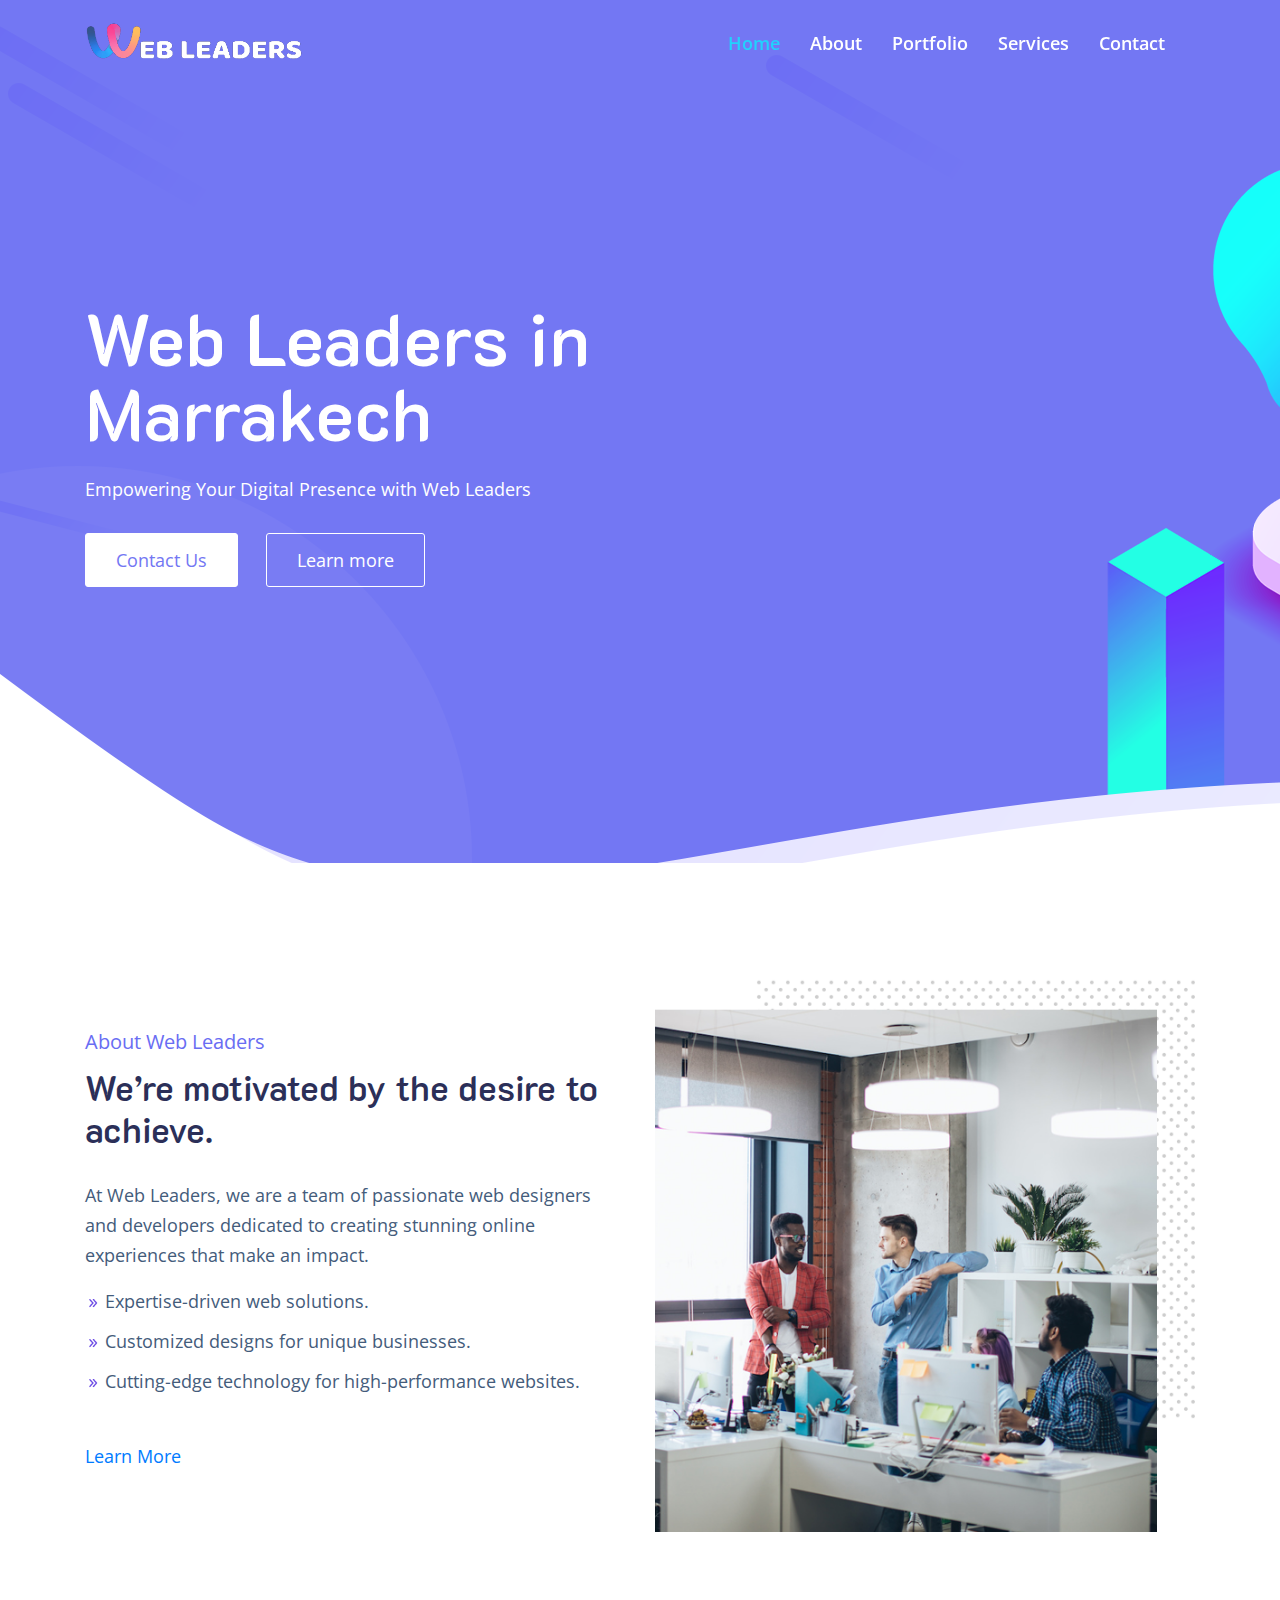
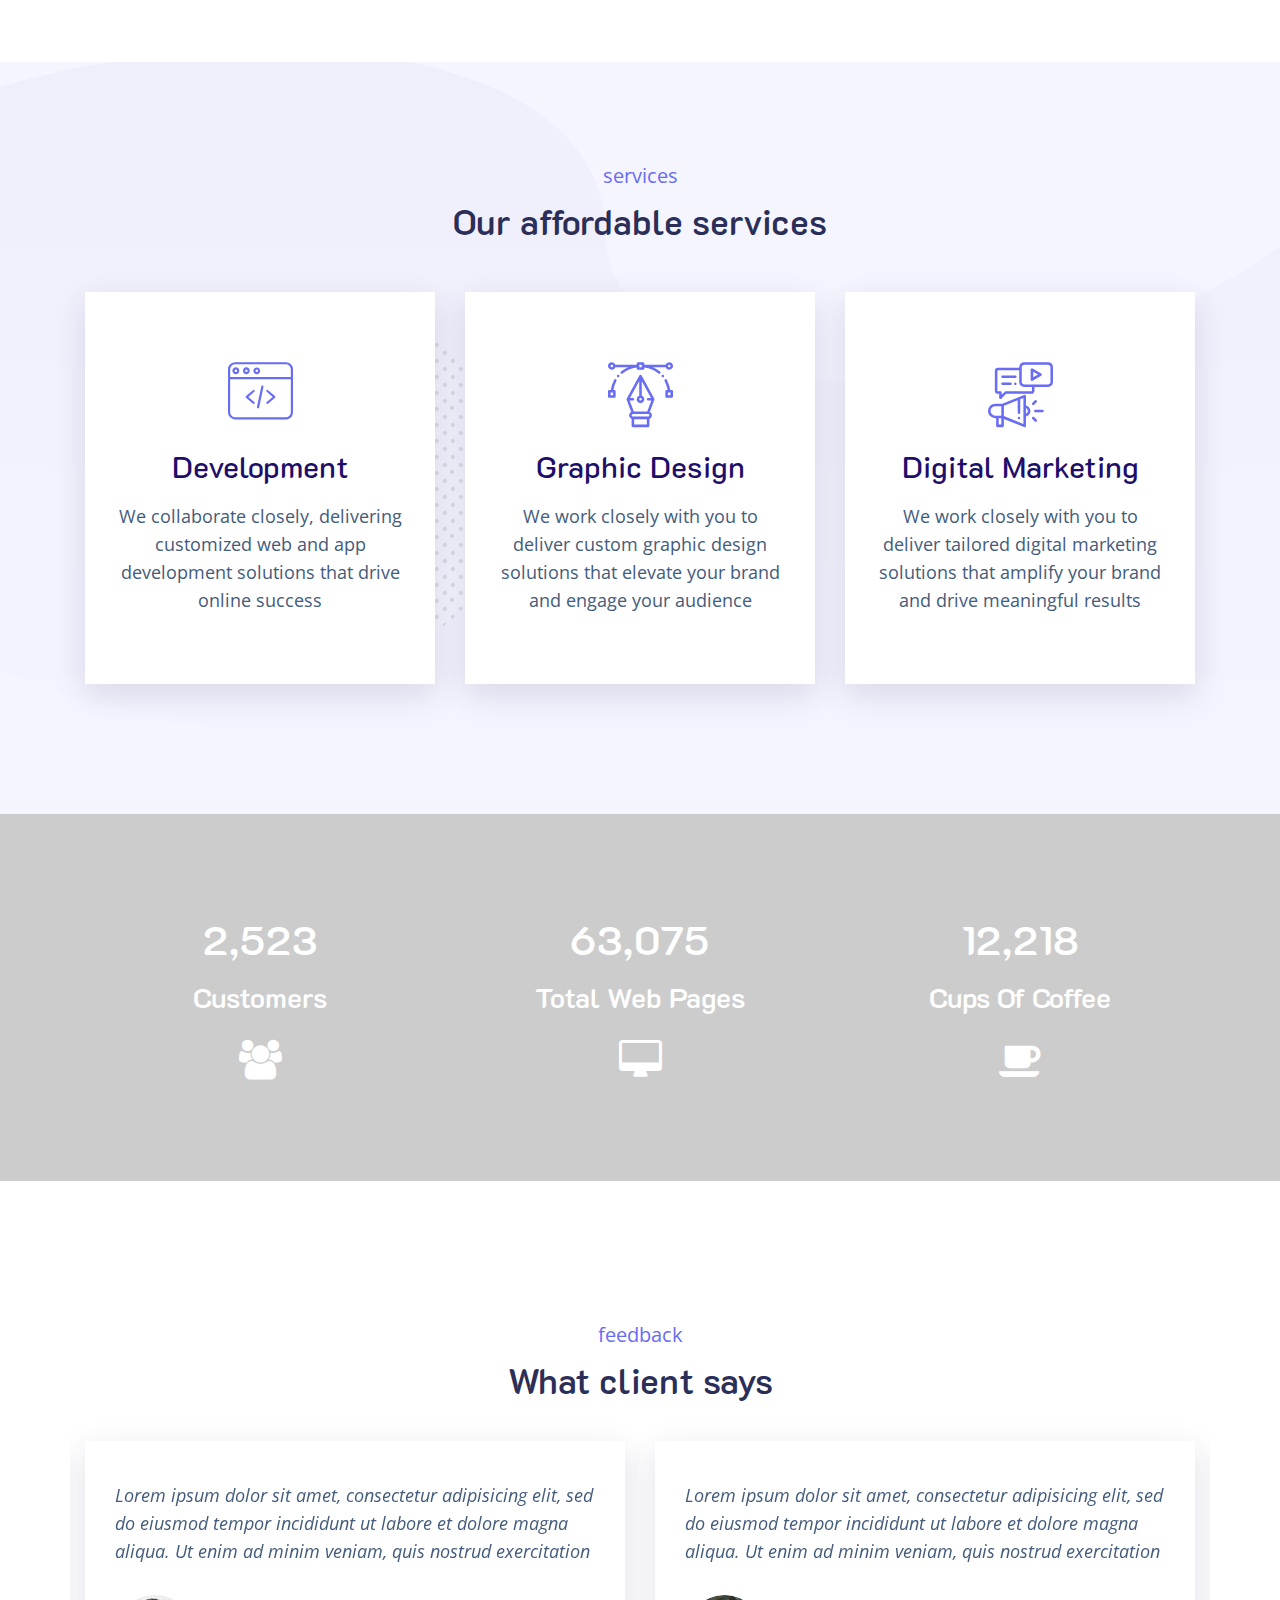
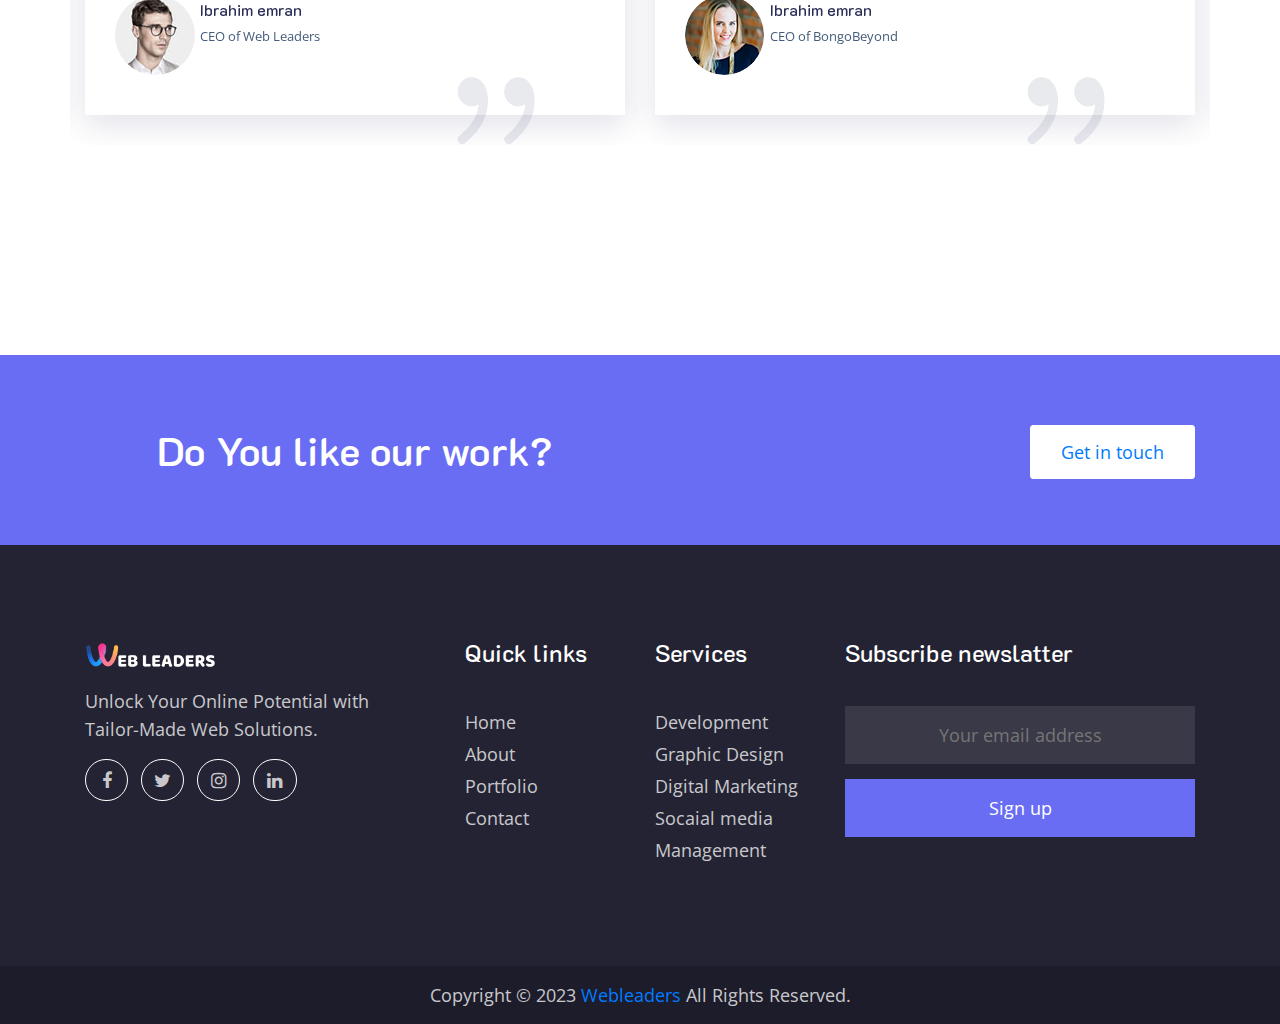
==== commit 1316d430: "> i create service page to each service 1 > but i don t finish the graphic design page" ====
--- a/index.html
+++ b/index.html
@@ -72,8 +72,8 @@
                         <p>Empowering Your Digital Presence with Web Leaders</p>
                         <div class="bnr-btn">
                             <ul class="list-inline">
-                                <li class="list-inline-item"><a href="#">Contact Us</a></li>
-                                <li class="list-inline-item"><a href="#">Learn more </a></li>
+                                <li class="list-inline-item"><a href="contact.html">Contact Us</a></li>
+                                <li class="list-inline-item"><a href="about.html">Learn more </a></li>
                             </ul>
                         </div>
                     </div>
--- a/css/style.css
+++ b/css/style.css
@@ -94,4 +94,90 @@
   transition: 0.5s;
   border: 3px solid #696df3;
   margin-bottom: 5px;
+}
+
+.service-title h2{
+  display: flex;
+  justify-content: center;
+  font-size: 4rem;
+  margin-bottom: 3rem;
+  text-transform: capitalize;
+  line-height: 5rem;
+}
+.service-title span{
+  display: flex;
+  justify-content: center;
+}
+.img-under{
+  display: flex;
+  justify-content: center;
+}
+.img-under img{
+  align-items: center;
+  width: 500px;
+  height: 500px;
+  background-repeat: no-repeat;
+}
+.service-card{
+  display: flex;
+  align-items: center;
+  justify-content: space-between;
+  margin-bottom: 60px;
+  
+}
+.img-div img{
+  width: 500px;
+  height: 300px;
+  margin-right: 5rem;
+}
+.text-div p{
+  font-size: 18px;
+}
+.text-div h3{
+  font-size: 40px;
+  font-weight: 600;
+}
+.img-div1 img{
+  width: 500px;
+  height: 500px;
+  
+}
+.div-text{
+  margin-right: 5rem;
+}
+.collab{
+  display: flex;
+  justify-content: space-between;
+  align-items: center;
+  background-color: #696df3;
+  height: 180px;
+}
+.collab h1{
+  color: #fff;
+  margin-left: 5rem;
+  text-transform: capitalize;
+}
+.collab-btn a button{
+  display: flex;
+  align-items: center;
+  justify-content: center;
+  width: 250px;
+  height: 50px;
+  border-radius: 80px;
+  border: none;
+  color: #fff;
+  font-size: 22px;
+  background-color: #49C95A;
+  padding: 10px;
+  margin-right: 5rem;
+  margin-bottom: 20px;
+}
+.collab-btn a button:hover{
+  background-color: #00ff22;
+  transition: 0.5s;
+}
+.collab-btn a button i{
+  margin-right: 5px;
+  font-size: 30px;
+  font-weight: 600;
 }